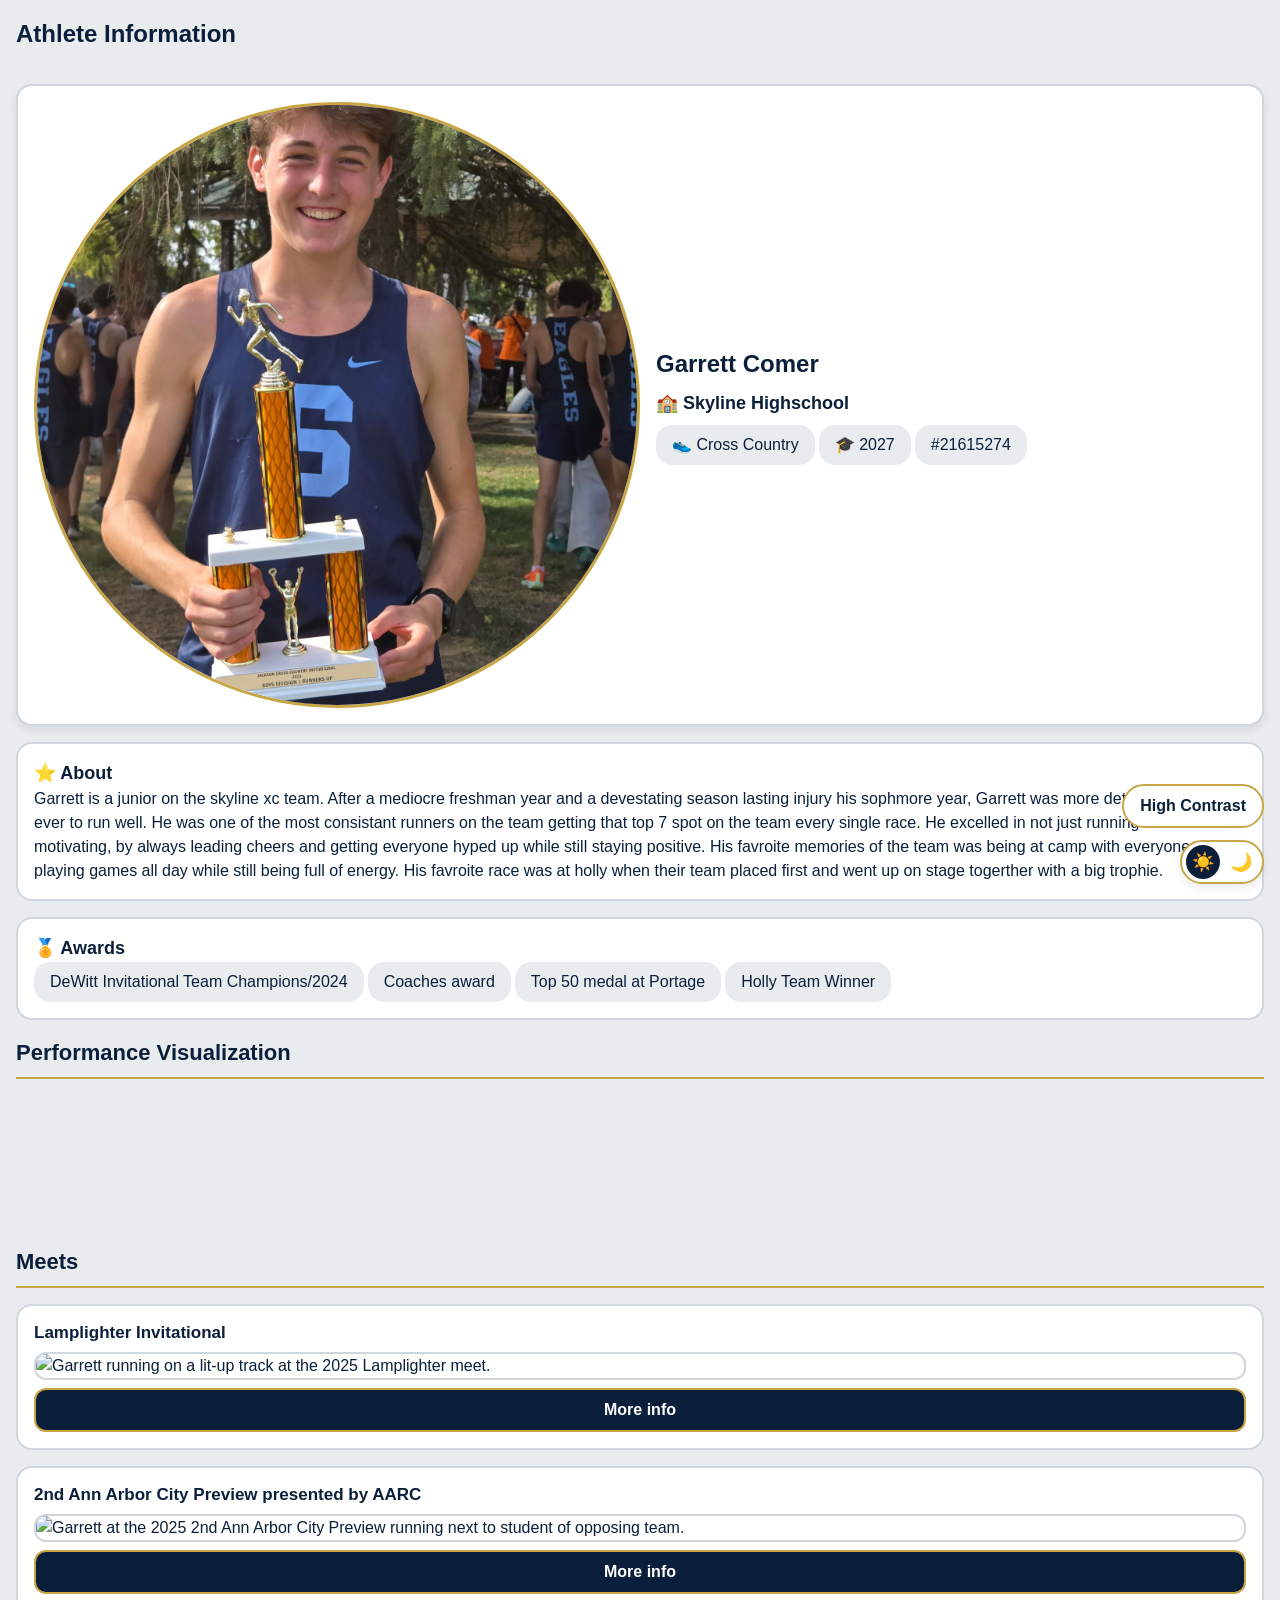
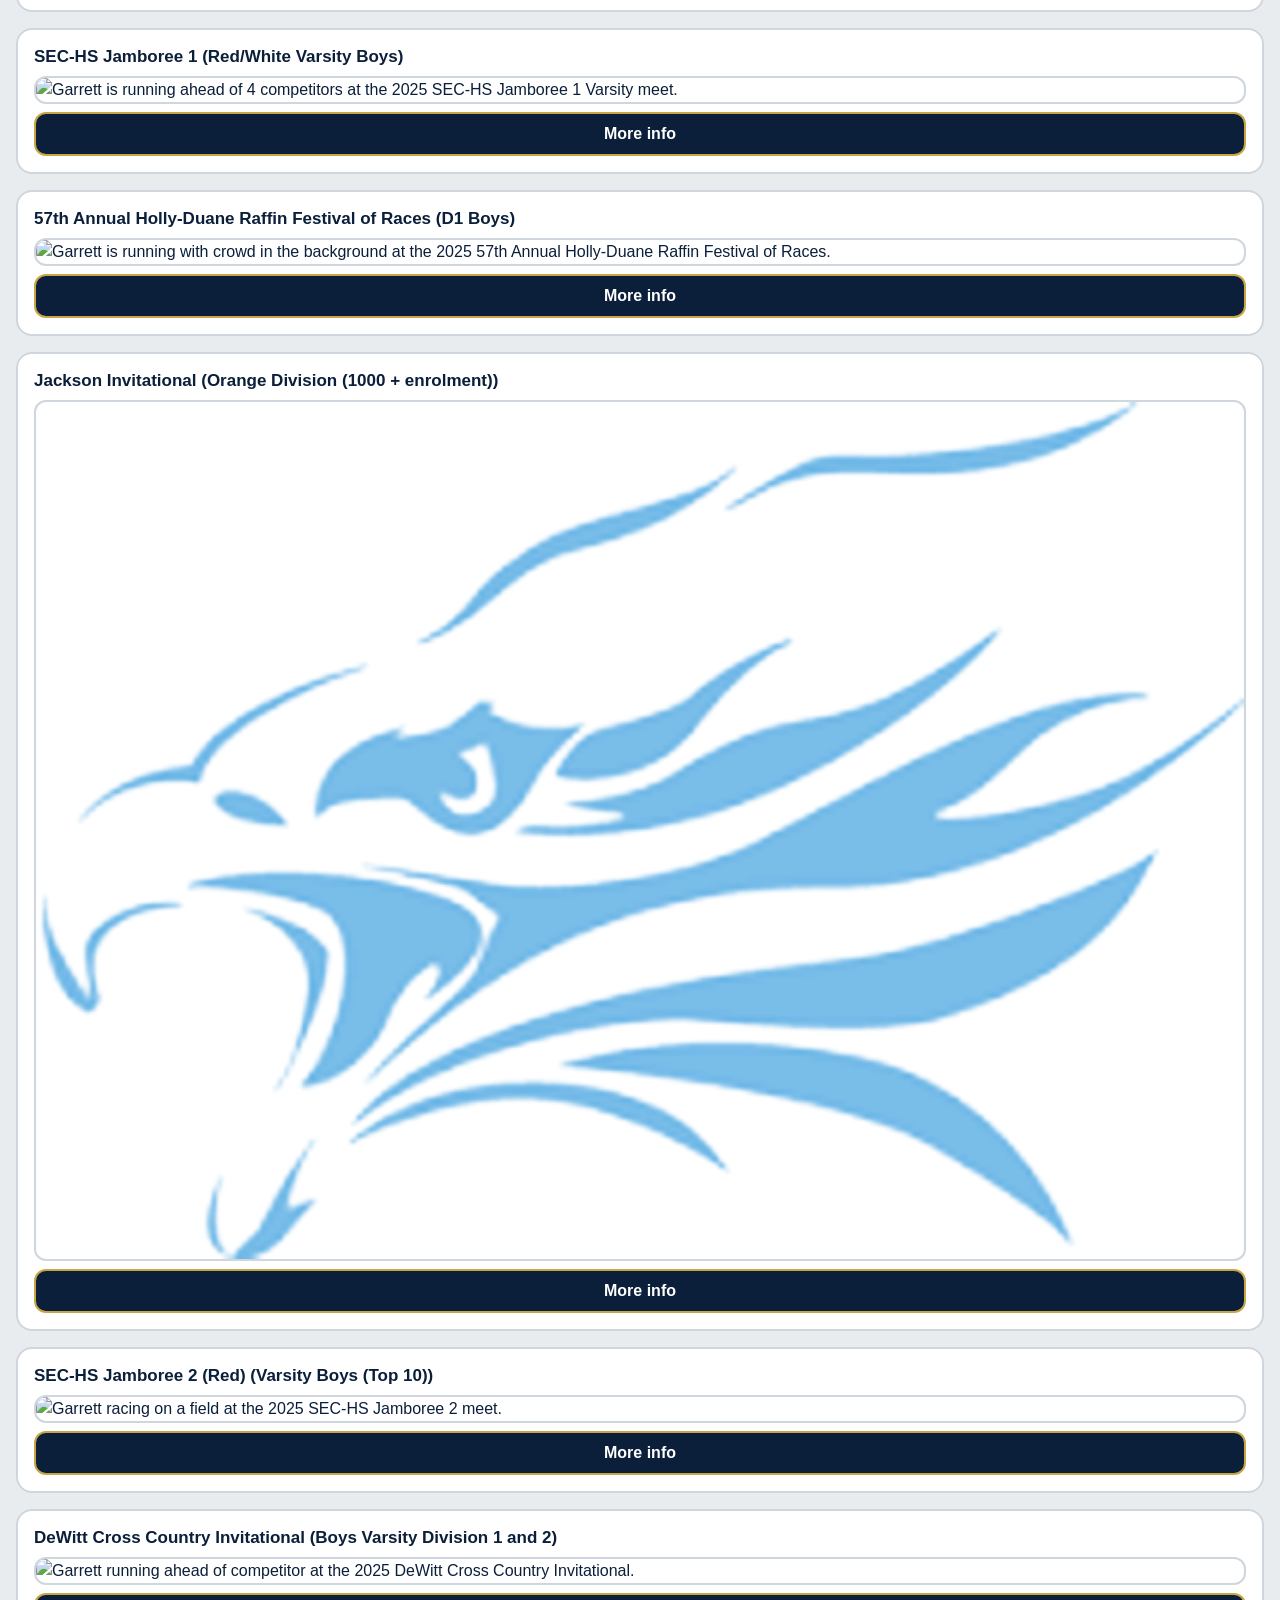
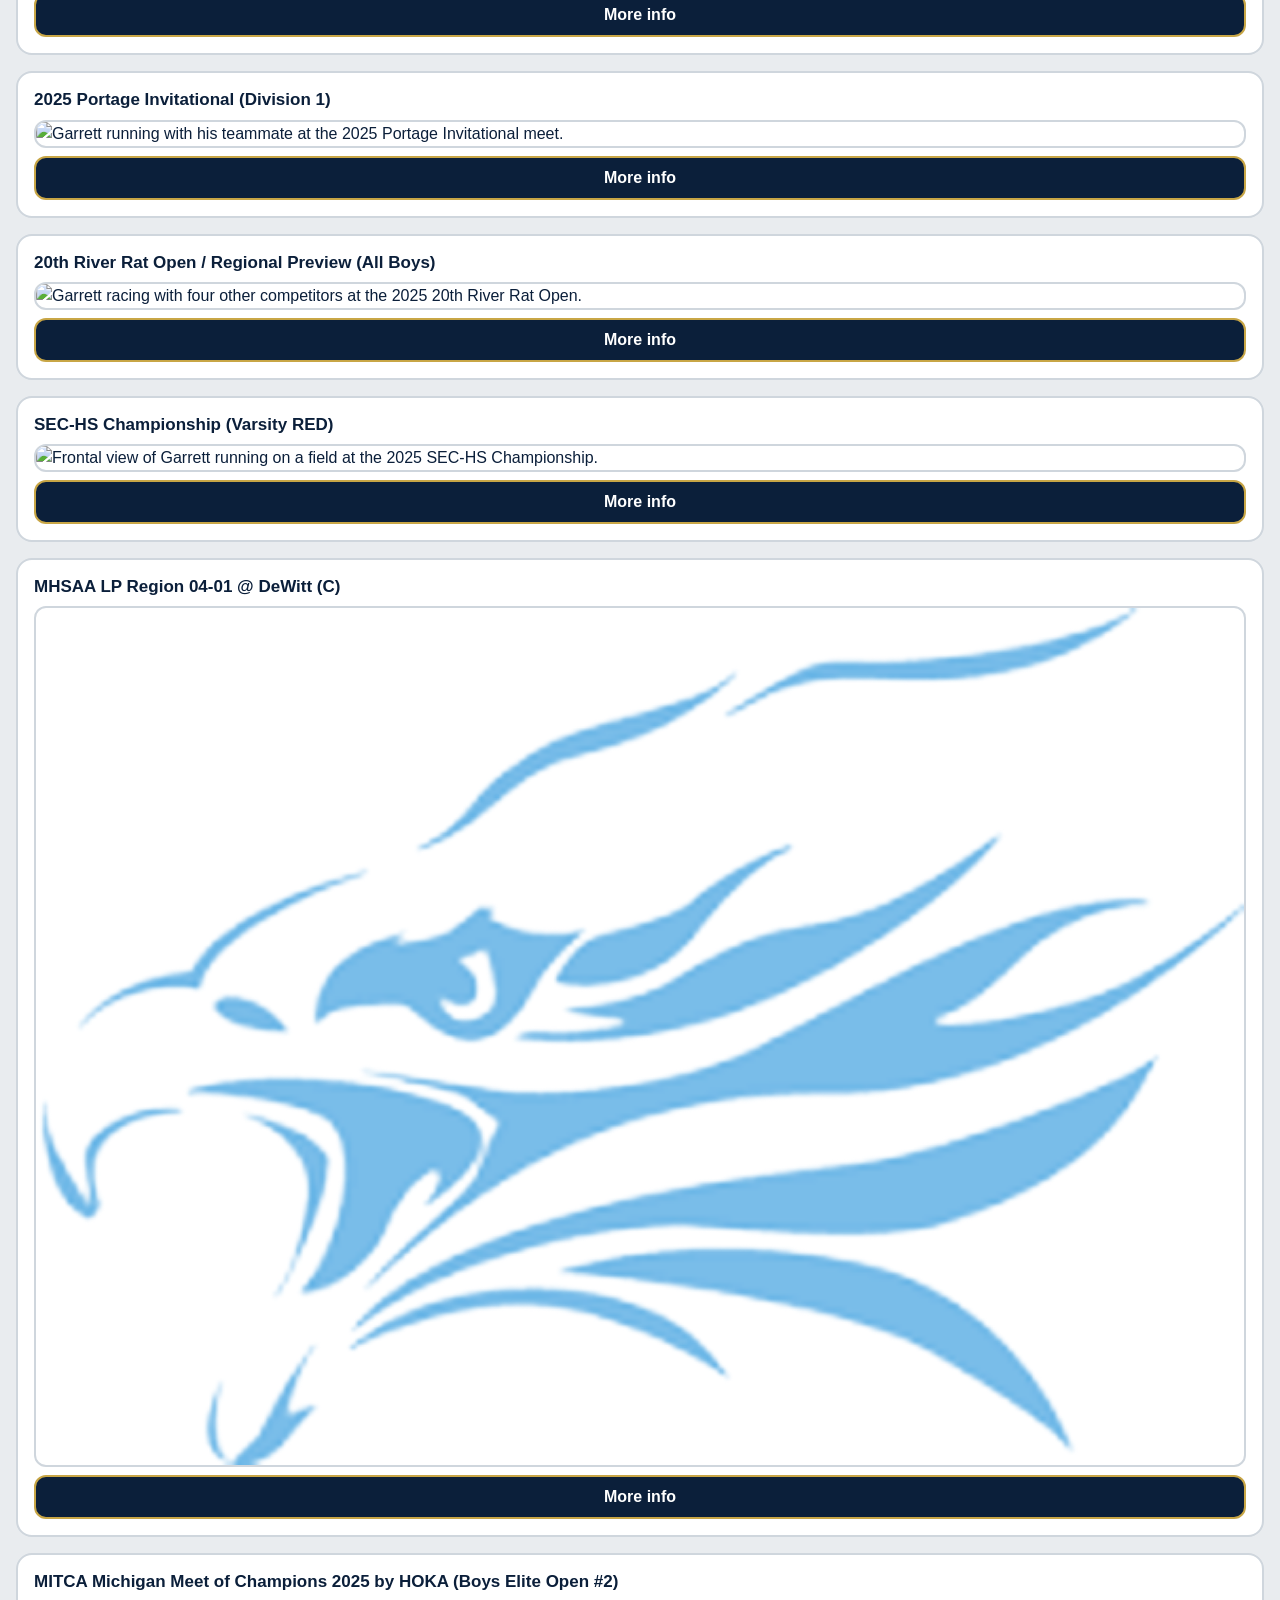
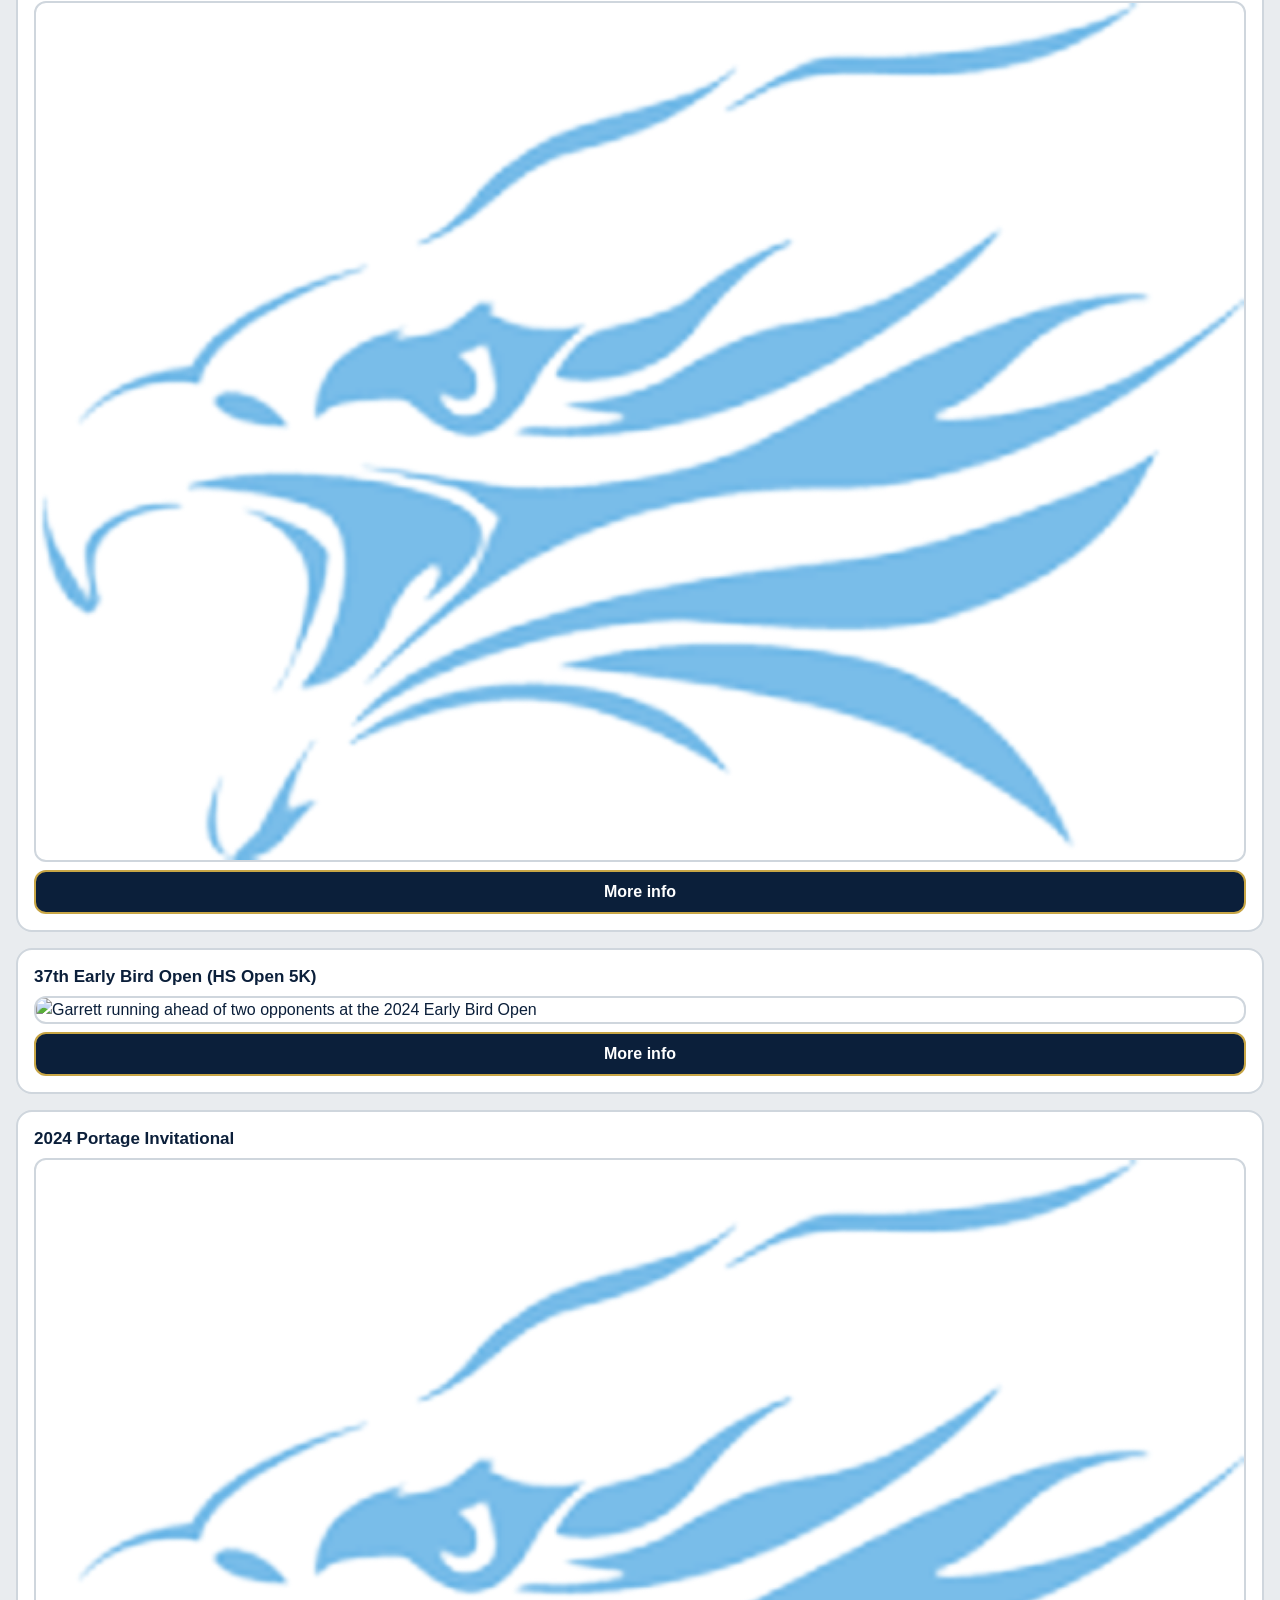
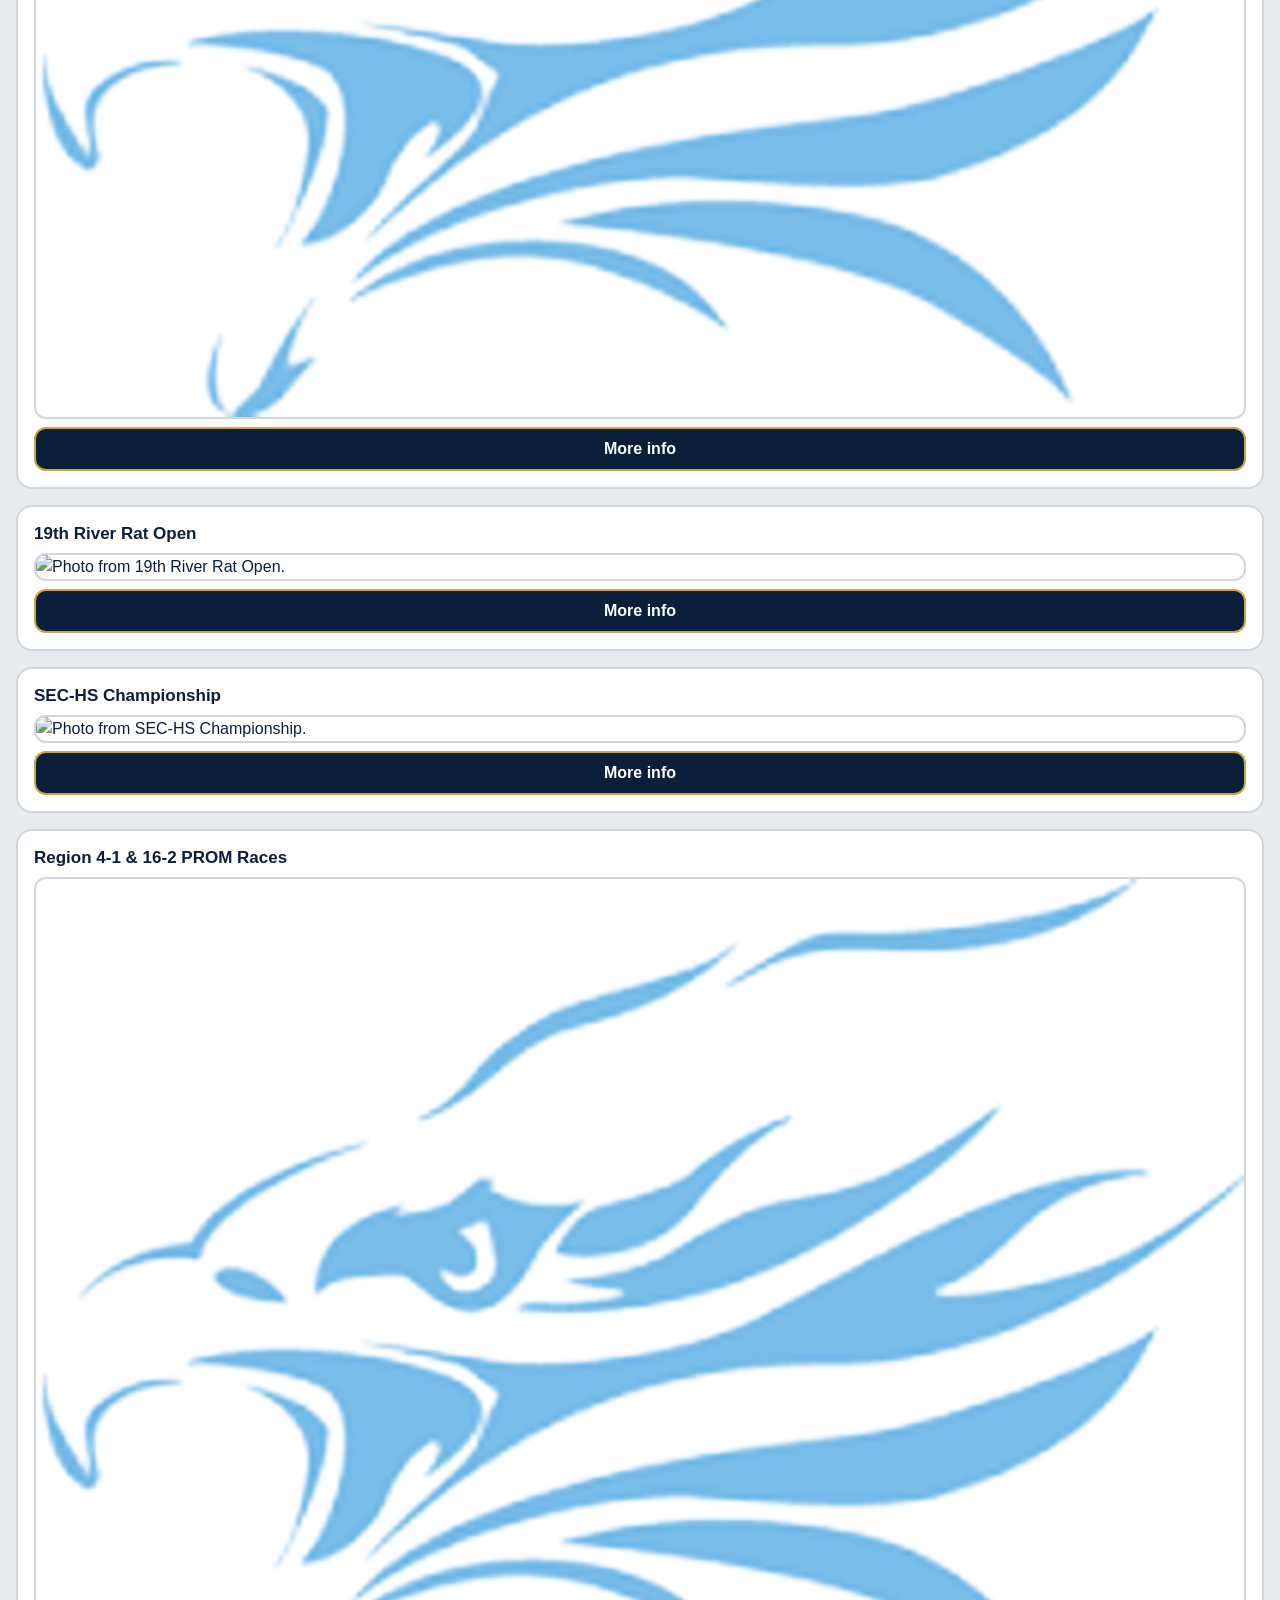
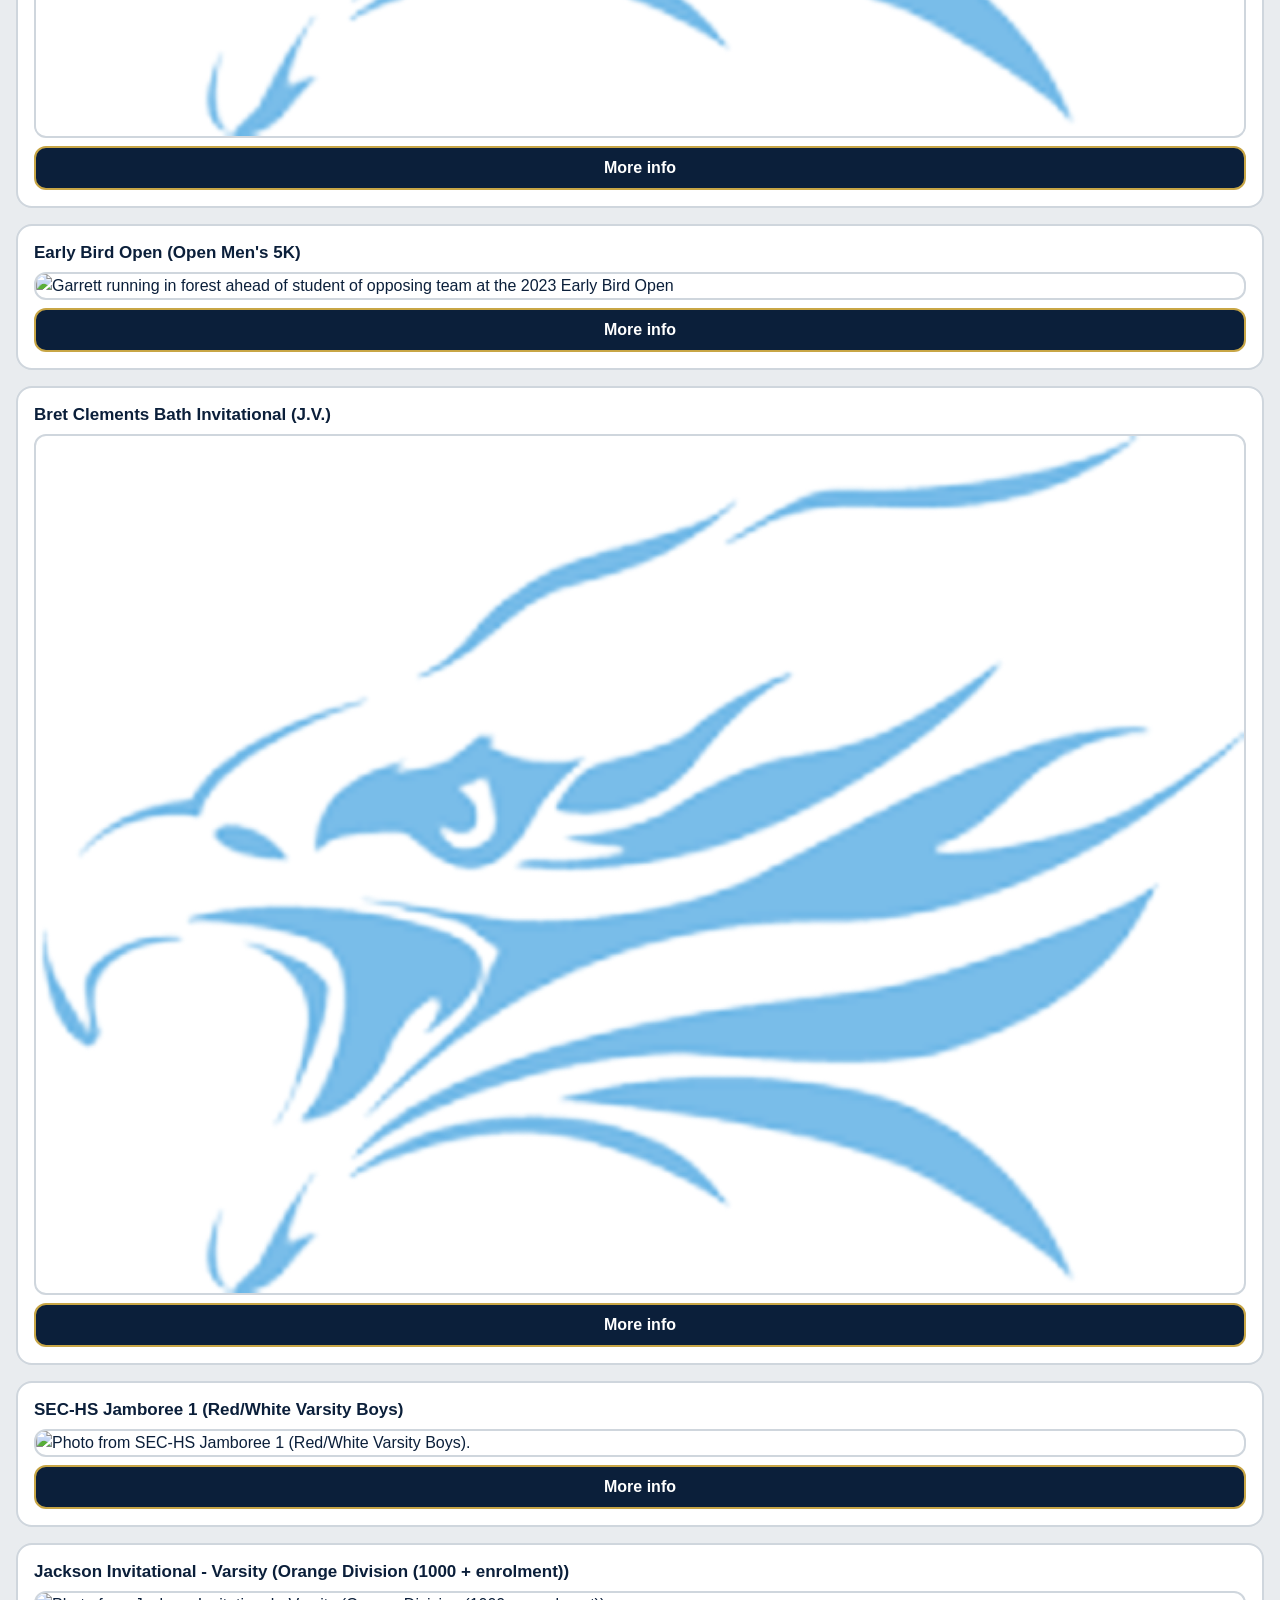
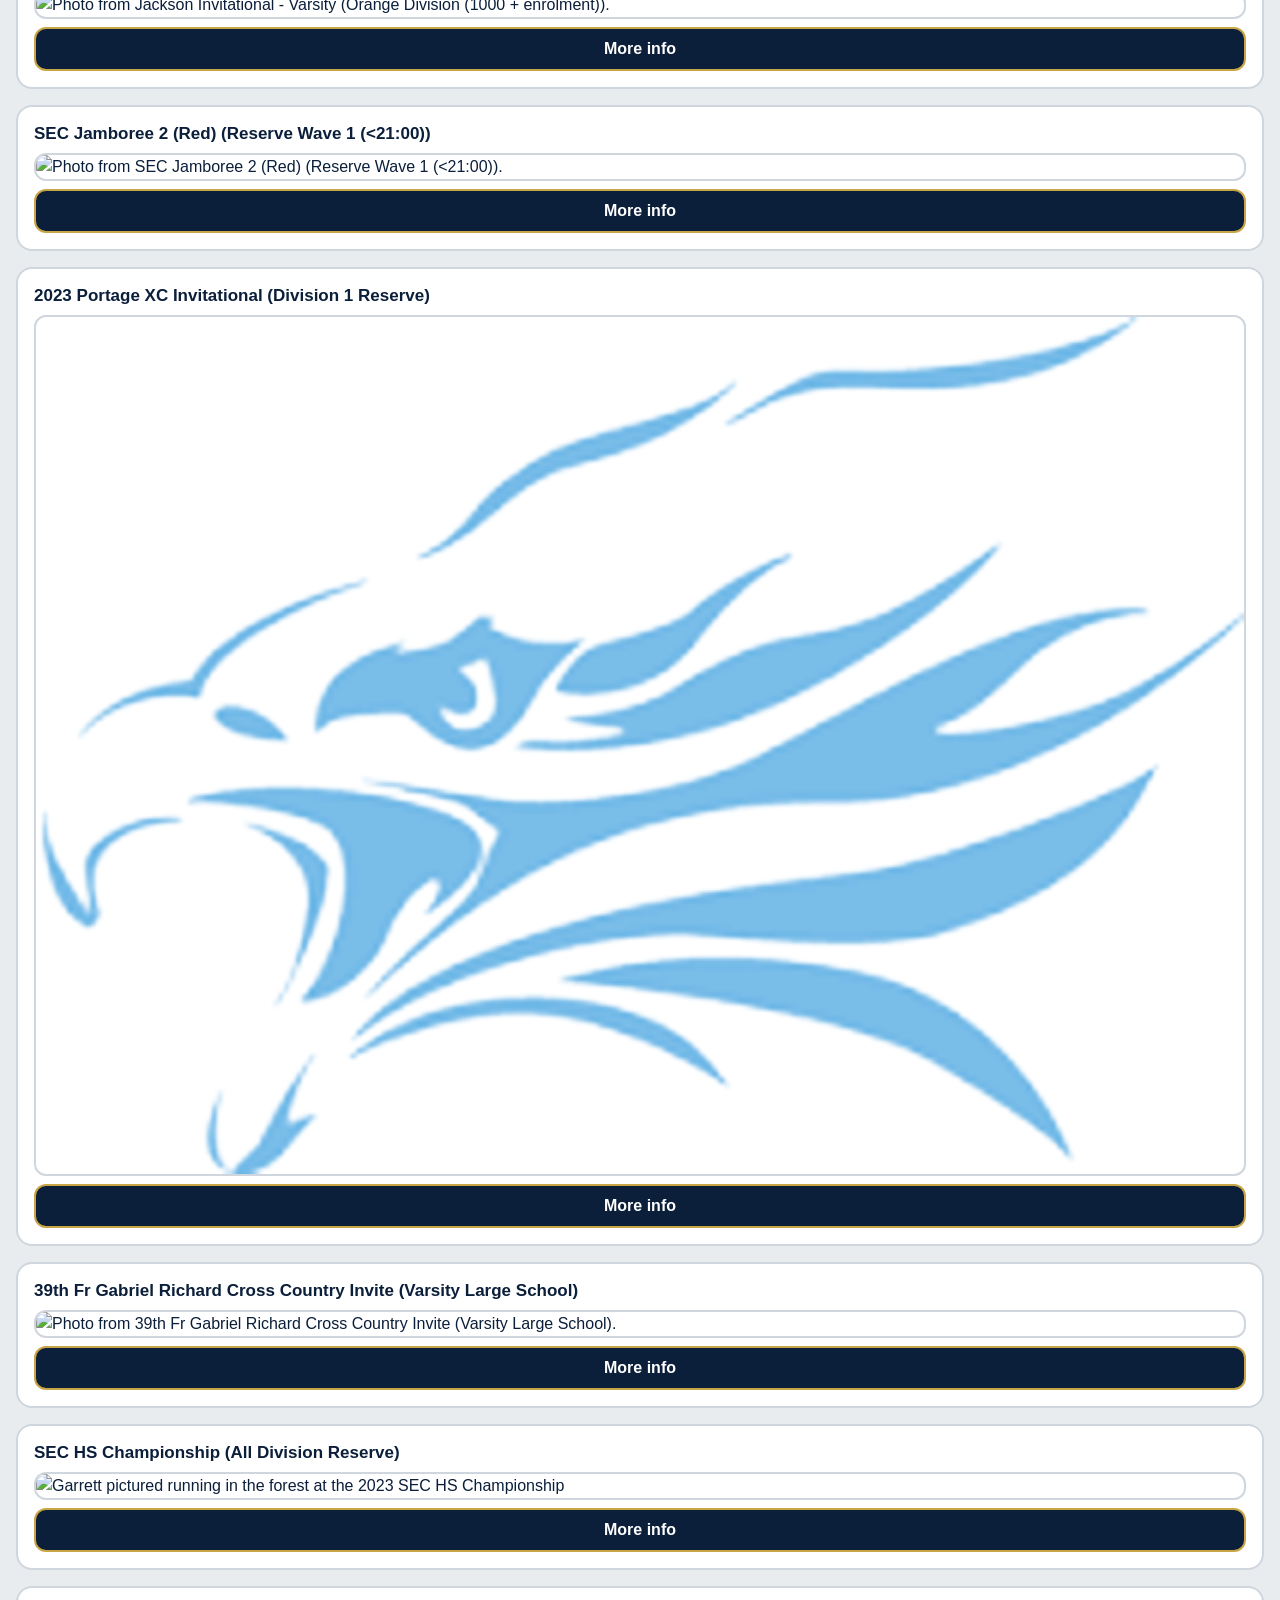
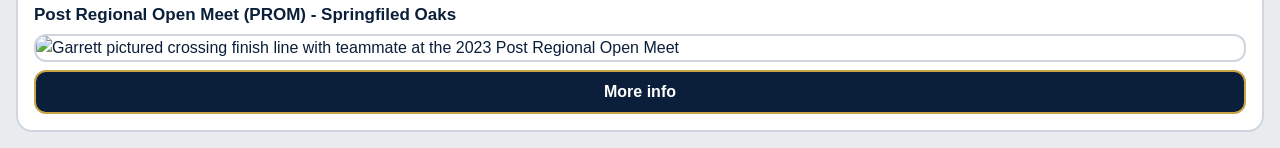
==== index.html @ 94f9de3e "removed unnecessary aria labeling" ====
<!doctype html>
<html lang="en">
<head>
  <meta charset="utf-8">
  <meta name="viewport" content="width=device-width, initial-scale=1">
  <title>Athlete Profile</title>
  <link rel="stylesheet" href="./css/reset.css">
  <link rel="stylesheet" href="./css/style.css">
</head>

<body>

  <header> 
    <h1>Athlete Information</h1>
  </header>

  <main id="main">

    <div class="sticky-header">
      <figure><img class="photo" src="./photos/cover_photo.jpg" alt="Garrett Comer portrait"></figure>
      <div class="general-info">
        <h1>Garrett Comer</h1>
        <h2>🏫 Skyline Highschool</h2>
        <div class="tag-layout"> 
          <p>👟 Cross Country</p>
          <p>🎓 2027</p>
          <p>#21615274</p>
        </div>
      </div>
    </div>

    <div class="bio">
      <h2>⭐ About</h2>
      <p>Garrett is a junior on the skyline xc team. After a mediocre freshman year and a devestating season lasting injury his sophmore year, Garrett was more determended than ever to run well. He was one of the most consistant runners on the team getting that top 7 spot on the team every single race. He excelled in not just running but motivating, by always leading cheers and getting everyone hyped up while still staying positive. His favroite memories of the team was being at camp with everyone and playing games all day while still being full of energy. His favroite race was at holly when their team placed first and went up on stage togerther with a big trophie.</p>
    </div>

    <div class="bio">
      <h2>🏅 Awards</h2>
      <div class="tag-layout">
        <p>DeWitt Invitational Team Champions/2024</p>
        <p>Coaches award</p>
        <p>Top 50 medal at Portage</p>
        <p>Holly Team Winner</p>
      </div>
    </div>

    <section id="meets" class="meets" aria-labelledby="meets-title">

      <section id="performance-panel" class="panel" aria-labelledby="performance-title">
        <div class="panel-header">
          <div class="panel-main">
            <h2 id="performance-title">Performance Visualization</h2>
          </div>
        </div>

        <div class="viz-area">
          <canvas id="time-chart" role="img" aria-label="Line chart showing Garrett Comer's race times by meet date from 2023 to 2025"></canvas>
        </div>
      </section>

      <h2 id="meets-title">Meets</h2>

      <div id="meet-grid" class="meet-grid">

        <article class="meet-card" aria-labelledby="meet-1-title">
          <h3 id="meet-1-title">Lamplighter Invitational</h3>

          <div class="spacer">
            <img src="https://si339.github.io/ClientData/21615274/Lamplighter_2025.JPG" alt="Garrett running on a lit-up track at the 2025 Lamplighter meet." >
          </div>

          <button type="button" class="open-panel" aria-expanded="false" aria-controls="race-details-1">
            More info
          </button>

          <div id="race-details-1" class="race-details" hidden>
            <p><strong>Date:</strong> Aug 15 2025</p>
            <p><strong>Time:</strong> 17:22.3</p>
            <p><strong>Grade:</strong> 11</p>
            <p><strong>Overall place:</strong> 35</p>
          </div>
        </article>

        <article class="meet-card" aria-labelledby="meet-2-title">
          <h3 id="meet-2-title">2nd Ann Arbor City Preview presented by AARC</h3>

          <div class="spacer">
            <img src="https://si339.github.io/ClientData/21615274/2025AARC.jpg" alt="Garrett at the 2025 2nd Ann Arbor City Preview running next to student of opposing team." >
          </div>

          <button type="button" class="open-panel" aria-expanded="false" aria-controls="race-details-2">
            More info
          </button>

          <div id="race-details-2" class="race-details" hidden>
            <p><strong>Date:</strong> Aug 27 2025</p>
            <p><strong>Time:</strong> 17:40.1</p>
            <p><strong>Grade:</strong> 11</p>
            <p><strong>Overall place:</strong> 9</p>
          </div>
        </article>

        <article class="meet-card" aria-labelledby="meet-3-title">
          <h3 id="meet-3-title">SEC-HS Jamboree 1 (Red/White Varsity Boys)</h3>

          <div class="spacer">
            <img src="https://si339.github.io/ClientData/21615274/2025SEC_HSJamboree1.jpg" alt="Garrett is running ahead of 4 competitors at the 2025 SEC-HS Jamboree 1 Varsity meet." >
          </div>

          <button type="button" class="open-panel" aria-expanded="false" aria-controls="race-details-3">
            More info
          </button>

          <div id="race-details-3" class="race-details" hidden>
            <p><strong>Date:</strong> Sep 9 2025</p>
            <p><strong>Time:</strong> 16:55.1</p>
            <p><strong>Grade:</strong> 11</p>
            <p><strong>Overall place:</strong> 22</p>
          </div>
        </article>

        <article class="meet-card" aria-labelledby="meet-4-title">
          <h3 id="meet-4-title">57th Annual Holly-Duane Raffin Festival of Races (D1 Boys)</h3>

          <div class="spacer">
            <img src="https://si339.github.io/ClientData/21615274/202557thHolly-Duane.jpg" alt="Garrett is running with crowd in the background at the 2025 57th Annual Holly-Duane Raffin Festival of Races." >
          </div>

          <button type="button" class="open-panel" aria-expanded="false" aria-controls="race-details-4">
            More info
          </button>

          <div id="race-details-4" class="race-details" hidden>
            <p><strong>Date:</strong> Sep 13 2025</p>
            <p><strong>Time:</strong> 16:58.4</p>
            <p><strong>Grade:</strong> 11</p>
            <p><strong>Overall place:</strong> 28</p>
          </div>
        </article>

        <article class="meet-card" aria-labelledby="meet-5-title">
          <h3 id="meet-5-title">Jackson Invitational (Orange Division (1000 + enrolment))</h3>

          <div class="spacer">
                      
            <img src="photos/skyline_logo.png" alt="" >
          </div>

          <button type="button" class="open-panel" aria-expanded="false" aria-controls="race-details-5">
            More info
          </button>

          <div id="race-details-5" class="race-details" hidden>
            <p><strong>Date:</strong> Sep 20 2025</p>
            <p><strong>Time:</strong> 16:46.8</p>
            <p><strong>Grade:</strong> 11</p>
            <p><strong>Overall place:</strong> 81</p>
          </div>
        </article>

        <article class="meet-card" aria-labelledby="meet-6-title">
          <h3 id="meet-6-title">SEC-HS Jamboree 2 (Red) (Varsity Boys (Top 10))</h3>

          <div class="spacer">
            <img src="https://si339.github.io/ClientData/21615274/2025SEC_HSJamboree2.jpg" alt="Garrett racing on a field at the 2025 SEC-HS Jamboree 2 meet." >
          </div>

          <button type="button" class="open-panel" aria-expanded="false" aria-controls="race-details-6">
            More info
          </button>

          <div id="race-details-6" class="race-details" hidden>
            <p><strong>Date:</strong> Sep 25 2025</p>
            <p><strong>Time:</strong> 16:55.9</p>
            <p><strong>Grade:</strong> 11</p>
            <p><strong>Overall place:</strong> 23</p>
          </div>
        </article>

        <article class="meet-card" aria-labelledby="meet-7-title">
          <h3 id="meet-7-title">DeWitt Cross Country Invitational (Boys Varsity Division 1 and 2)</h3>

          <div class="spacer">
            <img src="https://si339.github.io/ClientData/21615274/2025DeWittXCInvitational.jpg" alt="Garrett running ahead of competitor at the 2025 DeWitt Cross Country Invitational." >
          </div>

          <button type="button" class="open-panel" aria-expanded="false" aria-controls="race-details-7">
            More info
          </button>

          <div id="race-details-7" class="race-details" hidden>
            <p><strong>Date:</strong> Sep 27 2025</p>
            <p><strong>Time:</strong> 16:55.4</p>
            <p><strong>Grade:</strong> 11</p>
            <p><strong>Overall place:</strong> 19</p>
          </div>
        </article>

        <article class="meet-card" aria-labelledby="meet-8-title">
          <h3 id="meet-8-title">2025 Portage Invitational (Division 1)</h3>

          <div class="spacer">
            <img src="https://si339.github.io/ClientData/21615274/2025PortageInvitational.jpg" alt="Garrett running with his teammate at the 2025 Portage Invitational meet." >
          </div>

          <button type="button" class="open-panel" aria-expanded="false" aria-controls="race-details-8">
            More info
          </button>

          <div id="race-details-8" class="race-details" hidden>
            <p><strong>Date:</strong> Oct 4 2025</p>
            <p><strong>Time:</strong> 16:49.8</p>
            <p><strong>Grade:</strong> 11</p>
            <p><strong>Overall place:</strong> 46</p>
          </div>
        </article>

        <article class="meet-card" aria-labelledby="meet-9-title">
          <h3 id="meet-9-title">20th River Rat Open / Regional Preview (All Boys)</h3>

          <div class="spacer">
            <img src="https://si339.github.io/ClientData/21615274/2025_20thRiverRatOpen.jpg" alt="Garrett racing with four other competitors at the 2025 20th River Rat Open." >
          </div>

          <button type="button" class="open-panel" aria-expanded="false" aria-controls="race-details-9">
            More info
          </button>

          <div id="race-details-9" class="race-details" hidden>
            <p><strong>Date:</strong> Oct 10 2025</p>
            <p><strong>Time:</strong> 17:16.1</p>
            <p><strong>Grade:</strong> 11</p>
            <p><strong>Overall place:</strong> 20</p>
          </div>
        </article>

        <article class="meet-card" aria-labelledby="meet-10-title">
          <h3 id="meet-10-title">SEC-HS Championship (Varsity RED)</h3>

          <div class="spacer">
            <img src="https://si339.github.io/ClientData/21615274/2025_SEC-HSChampionship.jpg" alt="Frontal view of Garrett running on a field at the 2025 SEC-HS Championship." >
          </div>

          <button type="button" class="open-panel" aria-expanded="false" aria-controls="race-details-10">
            More info
          </button>

          <div id="race-details-10" class="race-details" hidden>
            <p><strong>Date:</strong> Oct 16 2025</p>
            <p><strong>Time:</strong> 17:00.5</p>
            <p><strong>Grade:</strong> 11</p>
            <p><strong>Overall place:</strong> 19</p>
          </div>
        </article>

        <article class="meet-card" aria-labelledby="meet-11-title">
          <h3 id="meet-11-title">MHSAA LP Region 04-01 @ DeWitt (C)</h3>

          <div class="spacer">
            <img src="photos/skyline_logo.png" alt="">
          </div>

          <button type="button" class="open-panel" aria-expanded="false" aria-controls="race-details-11">
            More info
          </button>

          <div id="race-details-11" class="race-details" hidden>
            <p><strong>Date:</strong> Oct 24 2025</p>
            <p><strong>Time:</strong> 16:43.8 PR</p>
            <p><strong>Grade:</strong> 11</p>
            <p><strong>Overall place:</strong> 31</p>
          </div>
        </article>

        <article class="meet-card" aria-labelledby="meet-12-title">
          <h3 id="meet-12-title">MITCA Michigan Meet of Champions 2025 by HOKA (Boys Elite Open #2)</h3>

          <div class="spacer">
            <img src="photos/skyline_logo.png" alt="">
          </div>

          <button type="button" class="open-panel" aria-expanded="false" aria-controls="race-details-12">
            More info
          </button>

          <div id="race-details-12" class="race-details" hidden>
            <p><strong>Date:</strong> Nov 8 2025</p>
            <p><strong>Time:</strong> 16:44.5</p>
            <p><strong>Grade:</strong> 11</p>
            <p><strong>Overall place:</strong> 52</p>
          </div>
        </article>

        <article class="meet-card" aria-labelledby="meet-13-title">
          <h3 id="meet-13-title">37th Early Bird Open (HS Open 5K)</h3>

          <div class="spacer">
            <img src="https://si339.github.io/ClientData/21615274/2024EarlyBirdOpen.jpg" alt="Garrett running ahead of two opponents at the 2024 Early Bird Open" >
          </div>

          <button type="button" class="open-panel" aria-expanded="false" aria-controls="race-details-13">
            More info
          </button>

          <div id="race-details-13" class="race-details" hidden>
            <p><strong>Date:</strong> Aug 29 2024</p>
            <p><strong>Time:</strong> 21:04.2</p>
            <p><strong>Grade:</strong> 10</p>
            <p><strong>Overall place:</strong> 160</p>
          </div>
        </article>

        <article class="meet-card" aria-labelledby="meet-14-title">
          <h3 id="meet-14-title">2024 Portage Invitational</h3>

          <div class="spacer">
            <img src="photos/skyline_logo.png" alt="">
          </div>

          <button type="button" class="open-panel" aria-expanded="false" aria-controls="race-details-14">
            More info
          </button>

          <div id="race-details-14" class="race-details" hidden>
            <p><strong>Date:</strong> Oct 5 2024</p>
            <p><strong>Time:</strong> 21:04.9</p>
            <p><strong>Grade:</strong> 10</p>
            <p><strong>Overall place:</strong> 318</p>
          </div>
        </article>

        <article class="meet-card" aria-labelledby="meet-15-title">
          <h3 id="meet-15-title">19th River Rat Open</h3>

          <div class="spacer">
            <img src="https://si339.github.io/ClientData/21615274/Garrett_RiverRat_2024.JPG" alt="Photo from 19th River Rat Open." >
          </div>

          <button type="button" class="open-panel" aria-expanded="false" aria-controls="race-details-15">
            More info
          </button>

          <div id="race-details-15" class="race-details" hidden>
            <p><strong>Date:</strong> Oct 11 2024</p>
            <p><strong>Time:</strong> 20:34.8</p>
            <p><strong>Grade:</strong> 10</p>
            <p><strong>Overall place:</strong> 99</p>
          </div>
        </article>

        <article class="meet-card" aria-labelledby="meet-16-title">
          <h3 id="meet-16-title">SEC-HS Championship</h3>

          <div class="spacer">
            <img src="https://si339.github.io/ClientData/21615274/Garrett_SEC_2024.JPG" alt="Photo from SEC-HS Championship." >
          </div>

          <button type="button" class="open-panel" aria-expanded="false" aria-controls="race-details-16">
            More info
          </button>

          <div id="race-details-16" class="race-details" hidden>
            <p><strong>Date:</strong> Oct 17 2024</p>
            <p><strong>Time:</strong> 19:17.8</p>
            <p><strong>Grade:</strong> 10</p>
            <p><strong>Overall place:</strong> 49</p>
          </div>
        </article>

        <article class="meet-card" aria-labelledby="meet-17-title">
          <h3 id="meet-17-title">Region 4-1 &amp; 16-2 PROM Races</h3>

          <div class="spacer">
            <img src="photos/skyline_logo.png" alt="">
          </div>

          <button type="button" class="open-panel" aria-expanded="false" aria-controls="race-details-17">
            More info
          </button>

          <div id="race-details-17" class="race-details" hidden>
            <p><strong>Date:</strong> Oct 26 2024</p>
            <p><strong>Time:</strong> 18:42.7 SR</p>
            <p><strong>Grade:</strong> 10</p>
            <p><strong>Overall place:</strong> 23</p>
          </div>
        </article>

        <article class="meet-card" aria-labelledby="meet-18-title">
          <h3 id="meet-18-title">Early Bird Open (Open Men&#x27;s 5K)</h3>

          <div class="spacer">
            <img src="https://si339.github.io/ClientData/21615274/2023EarlyBirdOpen.jpg" alt="Garrett running in forest ahead of student of opposing team at the 2023 Early Bird Open" >
          </div>

          <button type="button" class="open-panel" aria-expanded="false" aria-controls="race-details-18">
            More info
          </button>

          <div id="race-details-18" class="race-details" hidden>
            <p><strong>Date:</strong> Aug 31 2023</p>
            <p><strong>Time:</strong> 19:45.4</p>
            <p><strong>Grade:</strong> 9</p>
            <p><strong>Overall place:</strong> 67</p>
          </div>
        </article>

        <article class="meet-card" aria-labelledby="meet-19-title">
          <h3 id="meet-19-title">Bret Clements Bath Invitational (J.V.)</h3>

          <div class="spacer">
            <img src="photos/skyline_logo.png" alt="">
          </div>

          <button type="button" class="open-panel" aria-expanded="false" aria-controls="race-details-19">
            More info
          </button>

          <div id="race-details-19" class="race-details" hidden>
            <p><strong>Date:</strong> Sep 9 2023</p>
            <p><strong>Time:</strong> 19:16.3</p>
            <p><strong>Grade:</strong> 9</p>
            <p><strong>Overall place:</strong> 23</p>
          </div>
        </article>

        <article class="meet-card" aria-labelledby="meet-20-title">
          <h3 id="meet-20-title">SEC-HS Jamboree 1 (Red/White Varsity Boys)</h3>

          <div class="spacer">
            <img src="https://si339.github.io/ClientData/21615274/Garrett_SEC1_2023.jpg" alt="Photo from SEC-HS Jamboree 1 (Red/White Varsity Boys)." >
          </div>

          <button type="button" class="open-panel" aria-expanded="false" aria-controls="race-details-20">
            More info
          </button>

          <div id="race-details-20" class="race-details" hidden>
            <p><strong>Date:</strong> Sep 13 2023</p>
            <p><strong>Time:</strong> 19:22.2</p>
            <p><strong>Grade:</strong> 9</p>
            <p><strong>Overall place:</strong> 97</p>
          </div>
        </article>

        <article class="meet-card" aria-labelledby="meet-21-title">
          <h3 id="meet-21-title">Jackson Invitational - Varsity (Orange Division (1000 + enrolment))</h3>

          <div class="spacer">
            <img src="https://si339.github.io/ClientData/21615274/Garrett_Jackson_2023.JPG" alt="Photo from Jackson Invitational - Varsity (Orange Division (1000 + enrolment))." >
          </div>

          <button type="button" class="open-panel" aria-expanded="false" aria-controls="race-details-21">
            More info
          </button>

          <div id="race-details-21" class="race-details" hidden>
            <p><strong>Date:</strong> Sep 23 2023</p>
            <p><strong>Time:</strong> 18:47.9</p>
            <p><strong>Grade:</strong> 9</p>
            <p><strong>Overall place:</strong> 206</p>
          </div>
        </article>

        <article class="meet-card" aria-labelledby="meet-22-title">
          <h3 id="meet-22-title">SEC Jamboree 2 (Red) (Reserve Wave 1 (&lt;21:00))</h3>

          <div class="spacer">
            <img src="https://si339.github.io/ClientData/21615274/Garrett_SEC2_2023.JPG" alt="Photo from SEC Jamboree 2 (Red) (Reserve Wave 1 (<21:00))." >
          </div>

          <button type="button" class="open-panel" aria-expanded="false" aria-controls="race-details-22">
            More info
          </button>

          <div id="race-details-22" class="race-details" hidden>
            <p><strong>Date:</strong> Sep 27 2023</p>
            <p><strong>Time:</strong> 18:36.0</p>
            <p><strong>Grade:</strong> 9</p>
            <p><strong>Overall place:</strong> 21</p>
          </div>
        </article>

        <article class="meet-card" aria-labelledby="meet-23-title">
          <h3 id="meet-23-title">2023 Portage XC Invitational (Division 1 Reserve)</h3>

          <div class="spacer">
            <img src="photos/skyline_logo.png" alt="">
          </div>

          <button type="button" class="open-panel" aria-expanded="false" aria-controls="race-details-23">
            More info
          </button>

          <div id="race-details-23" class="race-details" hidden>
            <p><strong>Date:</strong> Oct 7 2023</p>
            <p><strong>Time:</strong> 18:47.1</p>
            <p><strong>Grade:</strong> 9</p>
            <p><strong>Overall place:</strong> 104</p>
          </div>
        </article>

        <article class="meet-card" aria-labelledby="meet-24-title">
          <h3 id="meet-24-title">39th Fr Gabriel Richard Cross Country Invite (Varsity Large School)</h3>

          <div class="spacer">
            <img src="https://si339.github.io/ClientData/21615274/Garrett_GabrielRichard2023.jpg" alt="Photo from 39th Fr Gabriel Richard Cross Country Invite (Varsity Large School)." >
          </div>

          <button type="button" class="open-panel" aria-expanded="false" aria-controls="race-details-24">
            More info
          </button>

          <div id="race-details-24" class="race-details" hidden>
            <p><strong>Date:</strong> Oct 14 2023</p>
            <p><strong>Time:</strong> 20:06.6</p>
            <p><strong>Grade:</strong> 9</p>
            <p><strong>Overall place:</strong> 134</p>
          </div>
        </article>

        <article class="meet-card" aria-labelledby="meet-25-title">
          <h3 id="meet-25-title">SEC HS Championship (All Division Reserve)</h3>

          <div class="spacer">
            <img src="https://si339.github.io/ClientData/21615274/2023EarlyBirdOpen.jpg" alt="Garrett pictured running in the forest at the 2023 SEC HS Championship" >
          </div>

          <button type="button" class="open-panel" aria-expanded="false" aria-controls="race-details-25">
            More info
          </button>

          <div id="race-details-25" class="race-details" hidden>
            <p><strong>Date:</strong> Oct 19 2023</p>
            <p><strong>Time:</strong> 19:21.8</p>
            <p><strong>Grade:</strong> 9</p>
            <p><strong>Overall place:</strong> 44</p>
          </div>
        </article>

        <article class="meet-card" aria-labelledby="meet-26-title">
          <h3 id="meet-26-title">Post Regional Open Meet (PROM) - Springfiled Oaks</h3>

          <div class="spacer">
            <img src="https://si339.github.io/ClientData/21615274/2023EarlyBirdOpen.jpg" alt="Garrett pictured crossing finish line with teammate at the 2023 Post Regional Open Meet" >
          </div>

          <button type="button" class="open-panel" aria-expanded="false" aria-controls="race-details-26">
            More info
          </button>

          <div id="race-details-26" class="race-details" hidden>
            <p><strong>Date:</strong> Oct 28 2023</p>
            <p><strong>Time:</strong> 18:24.6 SR</p>
            <p><strong>Grade:</strong> 9</p>
            <p><strong>Overall place:</strong> 13</p>
          </div>
        </article>

      </div>
    </section>
  </main>

  <button id="theme-toggle" class="theme-toggle" type="button" aria-label="Toggle light and dark mode" aria-pressed="false">
    <span class="toggle-track">
      <span class="toggle-option sun" aria-hidden="true">☀️</span>
      <span class="toggle-option moon" aria-hidden="true">🌙</span>
      <span class="toggle-thumb"></span>
    </span>
  </button>

  <button id="contrast-toggle" type="button">High Contrast</button>

<script src="https://cdn.jsdelivr.net/npm/chart.js"></script>
<script id="race-data" type="application/json">[{"date": "Aug 31 2023", "meet": "Early Bird Open (Open Men's 5K)", "time": "19:45.4", "seconds": 1185.4}, {"date": "Sep 9 2023", "meet": "Bret Clements Bath Invitational (J.V.)", "time": "19:16.3", "seconds": 1156.3}, {"date": "Sep 13 2023", "meet": "SEC-HS Jamboree 1 (Red/White Varsity Boys)", "time": "19:22.2", "seconds": 1162.2}, {"date": "Sep 23 2023", "meet": "Jackson Invitational - Varsity (Orange Division (1000 + enrolment))", "time": "18:47.9", "seconds": 1127.9}, {"date": "Sep 27 2023", "meet": "SEC Jamboree 2 (Red) (Reserve Wave 1 (<21:00))", "time": "18:36.0", "seconds": 1116.0}, {"date": "Oct 7 2023", "meet": "2023 Portage XC Invitational (Division 1 Reserve)", "time": "18:47.1", "seconds": 1127.1}, {"date": "Oct 14 2023", "meet": "39th Fr Gabriel Richard Cross Country Invite (Varsity Large School)", "time": "20:06.6", "seconds": 1206.6}, {"date": "Oct 19 2023", "meet": "SEC HS Championship (All Division Reserve)", "time": "19:21.8", "seconds": 1161.8}, {"date": "Oct 28 2023", "meet": "Post Regional Open Meet (PROM) - Springfiled Oaks", "time": "18:24.6 SR", "seconds": null}, {"date": "Aug 29 2024", "meet": "37th Early Bird Open (HS Open 5K)", "time": "21:04.2", "seconds": 1264.2}, {"date": "Oct 5 2024", "meet": "2024 Portage Invitational", "time": "21:04.9", "seconds": 1264.9}, {"date": "Oct 11 2024", "meet": "19th River Rat Open", "time": "20:34.8", "seconds": 1234.8}, {"date": "Oct 17 2024", "meet": "SEC-HS Championship", "time": "19:17.8", "seconds": 1157.8}, {"date": "Oct 26 2024", "meet": "Region 4-1 & 16-2 PROM Races", "time": "18:42.7 SR", "seconds": null}, {"date": "Aug 15 2025", "meet": "Lamplighter Invitational", "time": "17:22.3", "seconds": 1042.3}, {"date": "Aug 27 2025", "meet": "2nd Ann Arbor City Preview presented by AARC", "time": "17:40.1", "seconds": 1060.1}, {"date": "Sep 9 2025", "meet": "SEC-HS Jamboree 1 (Red/White Varsity Boys)", "time": "16:55.1", "seconds": 1015.1}, {"date": "Sep 13 2025", "meet": "57th Annual Holly-Duane Raffin Festival of Races (D1 Boys)", "time": "16:58.4", "seconds": 1018.4}, {"date": "Sep 20 2025", "meet": "Jackson Invitational (Orange Division (1000 + enrolment))", "time": "16:46.8", "seconds": 1006.8}, {"date": "Sep 25 2025", "meet": "SEC-HS Jamboree 2 (Red) (Varsity Boys (Top 10))", "time": "16:55.9", "seconds": 1015.9}, {"date": "Sep 27 2025", "meet": "DeWitt Cross Country Invitational (Boys Varsity Division 1 and 2)", "time": "16:55.4", "seconds": 1015.4}, {"date": "Oct 4 2025", "meet": "2025 Portage Invitational (Division 1)", "time": "16:49.8", "seconds": 1009.8}, {"date": "Oct 10 2025", "meet": "20th River Rat Open / Regional Preview (All Boys)", "time": "17:16.1", "seconds": 1036.1}, {"date": "Oct 16 2025", "meet": "SEC-HS Championship (Varsity RED)", "time": "17:00.5", "seconds": 1020.5}, {"date": "Oct 24 2025", "meet": "MHSAA LP Region 04-01 @ DeWitt (C)", "time": "16:43.8 PR", "seconds": null}, {"date": "Nov 8 2025", "meet": "MITCA Michigan Meet of Champions 2025 by HOKA (Boys Elite Open #2)", "time": "16:44.5", "seconds": 1004.5}]</script>
<script>
  document.addEventListener("click", function (e) {
    const btn = e.target.closest("button.open-panel");
    if (!btn) return;

    const targetId = btn.getAttribute("aria-controls");
    if (!targetId) return;

    const panel = document.getElementById(targetId);
    if (!panel) return;

    const isOpen = !panel.hasAttribute("hidden");
    if (isOpen) {
      panel.setAttribute("hidden", "");
      btn.setAttribute("aria-expanded", "false");
    } else {
      panel.removeAttribute("hidden");
      btn.setAttribute("aria-expanded", "true");
    }
  });

  document.addEventListener("DOMContentLoaded", function () {
    const el = document.getElementById("race-data");
    const canvas = document.getElementById("time-chart");
    if (!el || !canvas || typeof Chart === "undefined") return;

    const races = JSON.parse(el.textContent || "[]")
      .filter(r => typeof r.seconds === "number" && !Number.isNaN(r.seconds));

    if (!races.length) return;

    const labels = races.map(r => r.date);
    const seconds = races.map(r => r.seconds);

    function formatTime(sec) {
      const m = Math.floor(sec / 60);
      const s = sec - m * 60;
      const sInt = Math.floor(s);
      const tenths = Math.round((s - sInt) * 10);
      const ss = String(sInt).padStart(2, "0");
      return tenths > 0 ? `${m}:${ss}.${tenths}` : `${m}:${ss}`;
    }

    const ctx = canvas.getContext("2d");
    new Chart(ctx, {
      type: "line",
      data: {
        labels,
        datasets: [{
          label: "Race time",
          data: seconds,
          tension: 0.25,
          pointRadius: 3
        }]
      },
      options: {
        responsive: true,
        maintainAspectRatio: true,
        plugins: {
          tooltip: {
            callbacks: {
              title: (items) => {
                const i = items?.[0]?.dataIndex ?? 0;
                return races[i]?.meet ? `${races[i].meet}` : `${labels[i]}`;
              },
              label: (item) => `Time: ${formatTime(item.parsed.y)}`,
              afterLabel: (item) => {
                const i = item.dataIndex;
                return races[i]?.date ? `Date: ${races[i].date}` : "";
              }
            }
          }
        },
        scales: {
          y: {
            reverse: true,
            ticks: {
              callback: (value) => formatTime(value)
            },
            title: { display: true, text: "Time (mm:ss)" }
          },
          x: {
            title: { display: true, text: "Meet date" }
          }
        }
      }
    });
  });
</script>

<script>
  const themeToggle = document.getElementById("theme-toggle");

  function setTheme(mode) {
    document.body.classList.remove("light-mode", "dark-mode");
    document.body.classList.add(mode);
    themeToggle.setAttribute("aria-pressed", mode === "dark-mode" ? "true" : "false");
    localStorage.setItem("theme", mode);
  }

  const savedTheme = localStorage.getItem("theme");

  if (savedTheme === "dark-mode" || savedTheme === "light-mode") {
    setTheme(savedTheme);
  } else if (window.matchMedia("(prefers-color-scheme: dark)").matches) {
    setTheme("dark-mode");
  } else {
    setTheme("light-mode");
  }

  themeToggle.addEventListener("click", function () {
    if (document.body.classList.contains("dark-mode")) {
      setTheme("light-mode");
    } else {
      setTheme("dark-mode");
    }
  });
</script>

<script>
  const contrastToggle = document.getElementById("contrast-toggle");

  contrastToggle.addEventListener("click", function () {
    document.body.classList.toggle("high-contrast");
  });
</script>

</body>
</html>
---- css/style.css ----
/* =========================
   Color themes
   ========================= */

:root {
  color-scheme: light dark;
  --bg-color: #e9ecef;
  --card-color: #ffffff;
  --text-color: #0b1f3a;
  --accent-color: #c8a646;
  --border-color: #cfd6dd;
  --button-text: #ffffff;
  --shadow-color: rgba(0, 0, 0, 0.08);
}

@media (prefers-color-scheme: dark) {
  :root {
    --bg-color: #0b1f3a;
    --card-color: #13294b;
    --text-color: #ffffff;
    --accent-color: #c8a646;
    --border-color: #4a5a73;
    --button-text: #0b1f3a;
    --shadow-color: rgba(0, 0, 0, 0.3);
  }
}

body.light-mode {
  --bg-color: #e9ecef;
  --card-color: #ffffff;
  --text-color: #0b1f3a;
  --accent-color: #c8a646;
  --border-color: #cfd6dd;
  --button-text: #ffffff;
  --shadow-color: rgba(0, 0, 0, 0.08);
}

body.dark-mode {
  --bg-color: #0b1f3a;
  --card-color: #13294b;
  --text-color: #ffffff;
  --accent-color: #c8a646;
  --border-color: #4a5a73;
  --button-text: #0b1f3a;
  --shadow-color: rgba(0, 0, 0, 0.3);
}

body.high-contrast {
  --bg-color: #000000;
  --card-color: #000000;
  --text-color: #ffffff;
  --accent-color: #ffff00;
  --border-color: #ffffff;
  --button-text: #000000;
  --shadow-color: rgba(255, 255, 255, 0);
}

body.high-contrast .sticky-header,
body.high-contrast .bio,
body.high-contrast .meet-card,
body.high-contrast .spacer,
body.high-contrast .open-panel {
  border-width: 3px;
}

body.high-contrast .open-panel {
  background-color: #ffff00;
  color: #000000;
}

body.high-contrast .tag-layout p {
  background-color: #ffffff;
  color: #000000;
  border: 2px solid #000000;
}

body.high-contrast a {
  color: #ffff00;
  text-decoration: underline;
}

body.high-contrast *:focus-visible {
  outline: 3px solid #ffff00;
  outline-offset: 3px;
}

/* =========================
   Base structure
   ========================= */

html {
  font-size: 16px;
}

body {
  margin: 0;
  background-color: var(--bg-color);
  color: var(--text-color);
  font-family: Arial, Helvetica, sans-serif;
  line-height: 1.5;
}

header,
main {
  width: 100%;
  margin: 0 auto;
  padding: 16px;
}

img {
  display: block;
}

a {
  color: var(--text-color);
}

h1 {
  font-size: 24px;
}

h2 {
  font-size: 18px;
}

/* =========================
   Sticky athlete header
   ========================= */

.sticky-header {
  position: sticky;
  top: 0;
  z-index: 1000;

  display: flex;
  align-items: center;
  gap: 16px;

  margin-bottom: 16px;
  padding: 16px;
  border: 2px solid var(--border-color);
  border-radius: 16px;

  background-color: var(--card-color);
  box-shadow: 0 4px 10px var(--shadow-color);
}

.sticky-header figure {
  width: 50%;
  margin: 0;
}

.photo {
  width: 100%;
  aspect-ratio: 1 / 1;
  object-fit: cover;
  border: 3px solid var(--accent-color);
  border-radius: 50%;
}

.general-info {
  display: flex;
  flex-direction: column;
  gap: 8px;
}

.tag-layout {
  display: flex;
  flex-wrap: wrap;
  gap: 4px;
  align-items: flex-start;
}

.tag-layout p {
  margin: 0;
  padding: 8px 16px;
  border-radius: 16px;
  background-color: var(--bg-color);
}

/* =========================
   Bio
   ========================= */

.bio {
  margin-bottom: 16px;
  padding: 16px;
  border: 2px solid var(--border-color);
  border-radius: 16px;
  background-color: var(--card-color);
}

/* =========================
   Meet cards
   ========================= */

.meets {
  margin-top: 16px;
}

.meets h2 {
  margin-bottom: 16px;
  padding-bottom: 8px;
  font-size: 22px;
  border-bottom: 2px solid var(--accent-color);
}

.meet-grid {
  display: grid;
  grid-template-columns: 1fr;
  gap: 16px;
}

.meet-card {
  display: flex;
  flex-direction: column;
  gap: 8px;

  padding: 16px;
  border: 2px solid var(--border-color);
  border-radius: 16px;

  background-color: var(--card-color);

  opacity: 0;
  transform: translateY(20px);
  animation: cardFadeUp 0.6s ease forwards;
}

.meet-card h3 {
  font-size: 17px;
  line-height: 1.3;
}

.spacer {
  width: 100%;
  overflow: hidden;
  border: 2px solid var(--border-color);
  border-radius: 12px;
}

.spacer img {
  width: 100%;
  height: auto;
}

.open-panel {
  min-height: 44px;
  padding: 8px 16px;
  border: 2px solid var(--accent-color);
  border-radius: 12px;

  background-color: var(--text-color);
  color: var(--button-text);
  font-weight: bold;
}

.open-panel:active {
  transform: scale(0.97);
}

.open-panel:focus-visible {
  outline: 3px solid var(--accent-color);
  outline-offset: 3px;
}

.race-details {
  padding-top: 8px;
  border-top: 2px solid var(--border-color);
}

.race-details p {
  margin-bottom: 8px;
}

.race-details p:last-child {
  margin-bottom: 0;
}

/* =========================
   Theme toggle 
   (used from ChatGPT prompting, edited colors and padding)
   ========================= */

.theme-toggle {
  position: fixed;
  right: 16px;
  bottom: 16px;
  z-index: 2000;

  padding: 0;
  border: none;
  background: none;
  cursor: pointer;
}

.toggle-track {
  position: relative;

  display: flex;
  align-items: center;
  justify-content: space-between;

  width: 84px;
  height: 44px;
  padding: 0 10px;
  border: 2px solid var(--accent-color);
  border-radius: 999px;

  background-color: var(--card-color);
  box-shadow: 0 4px 10px var(--shadow-color);
}

.toggle-option {
  position: relative;
  z-index: 2;
  font-size: 18px;
  line-height: 1;
}

.toggle-thumb {
  position: absolute;
  top: 3px;
  left: 4px;

  width: 34px;
  height: 34px;
  border-radius: 50%;

  background-color: var(--text-color);
  transition: transform 0.25s ease;
}

body.dark-mode .toggle-thumb {
  transform: translateX(38px);
}

.theme-toggle:focus-visible .toggle-track {
  outline: 3px solid var(--accent-color);
  outline-offset: 3px;
}

/* =========================
   High contrast toggle 
   (used from ChatGPT prompting, edited colors, padding, cursor)
   ========================= */

#contrast-toggle {
  position: fixed;
  right: 16px;
  bottom: 72px;
  z-index: 2000;

  padding: 8px 16px;
  border: 2px solid var(--accent-color);
  border-radius: 999px;

  background-color: var(--card-color);
  color: var(--text-color);
  font-weight: bold;
  cursor: pointer;
}

/* =========================
   Animation 
   (used from ChatGPT prompting)
   ========================= */

@keyframes cardFadeUp {
  from {
    opacity: 0;
    transform: translateY(20px);
  }

  to {
    opacity: 1;
    transform: translateY(0);
  }
}

@media (prefers-reduced-motion: reduce) {
  * {
    animation: none !important;
    transition: none !important;
  }
}
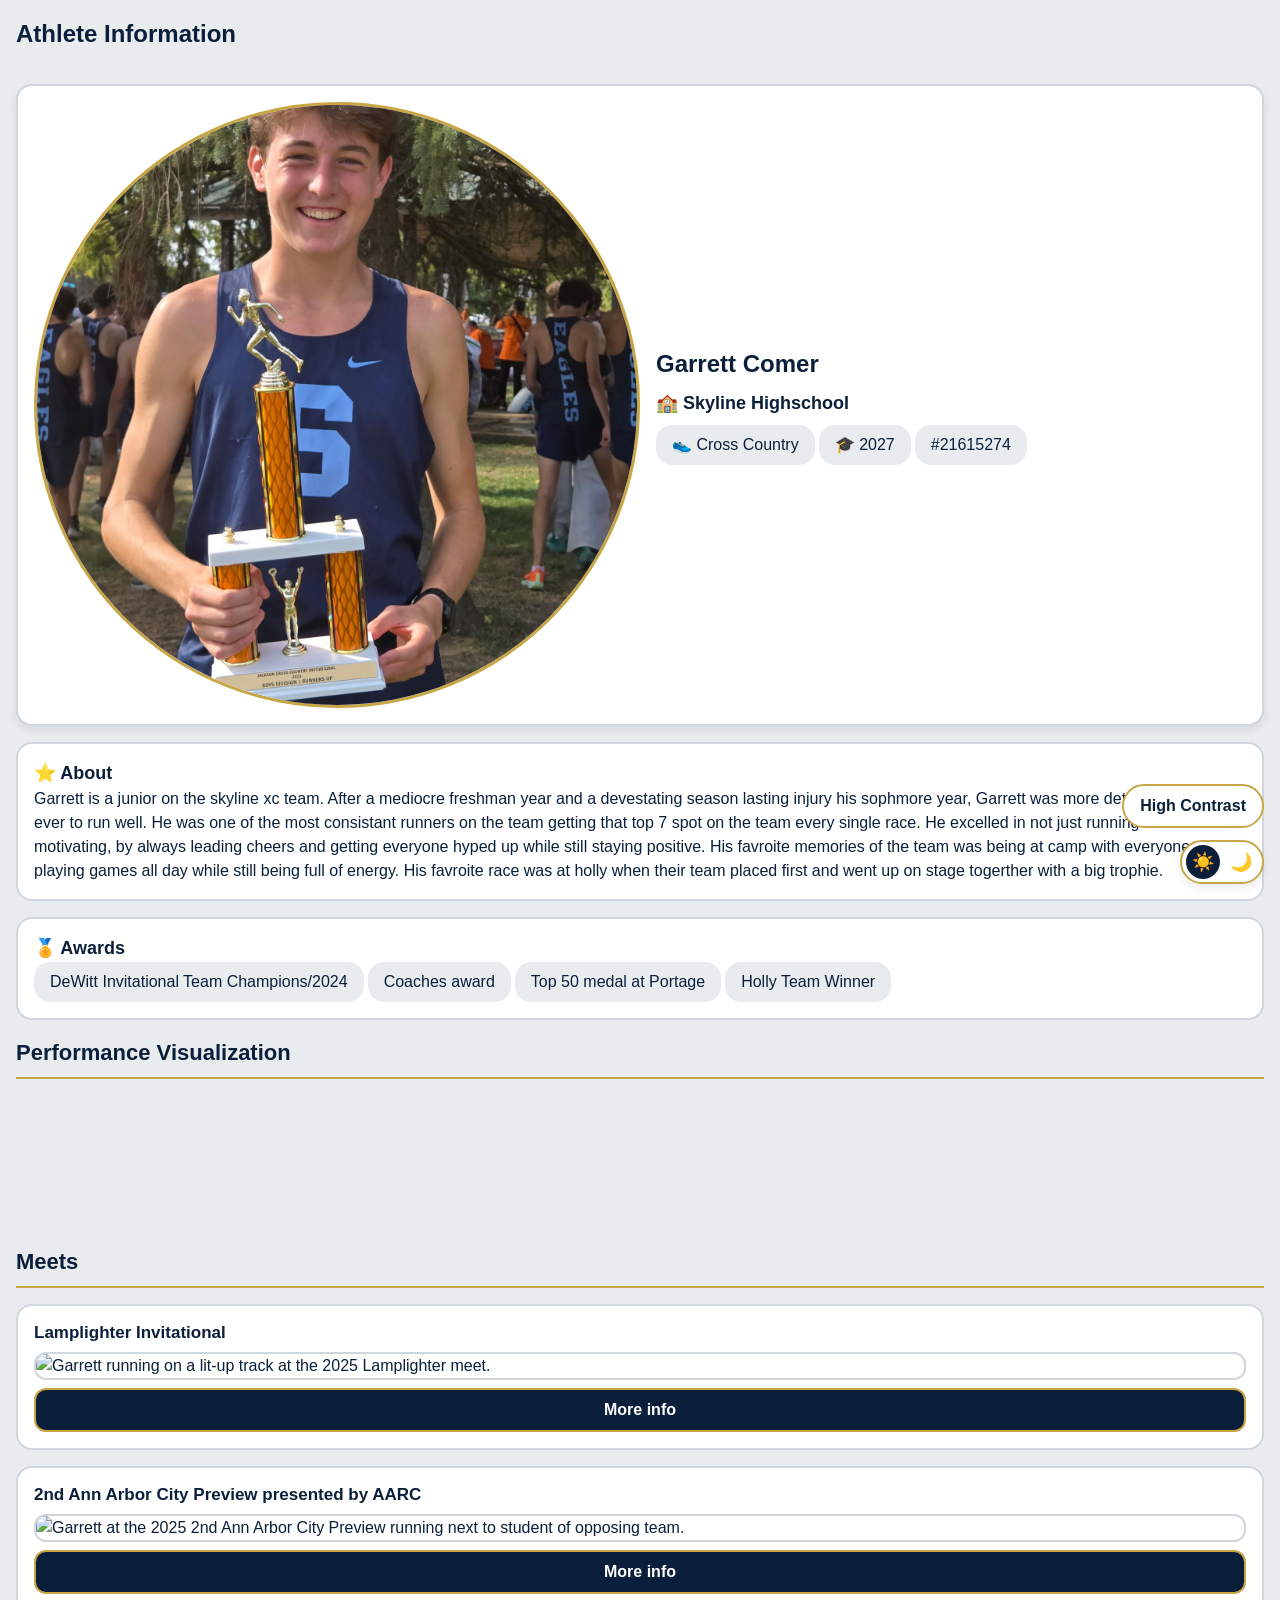
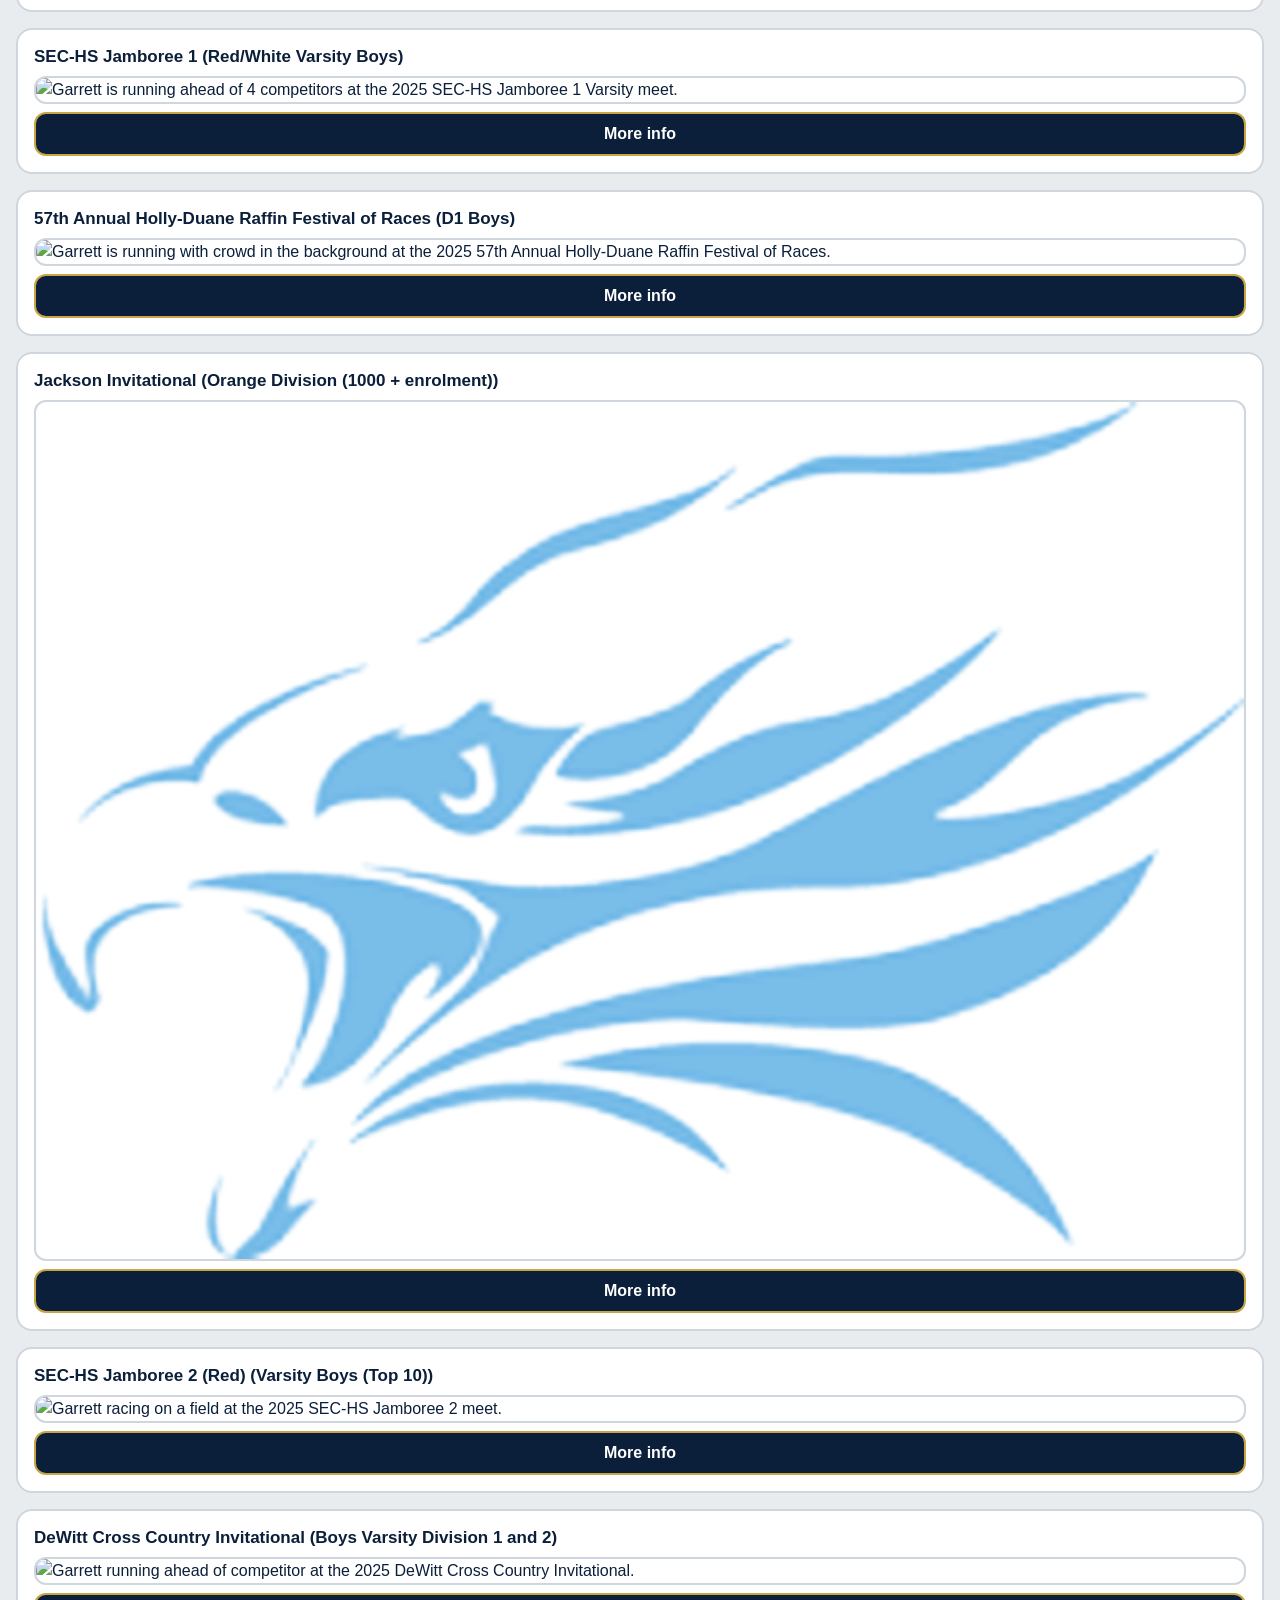
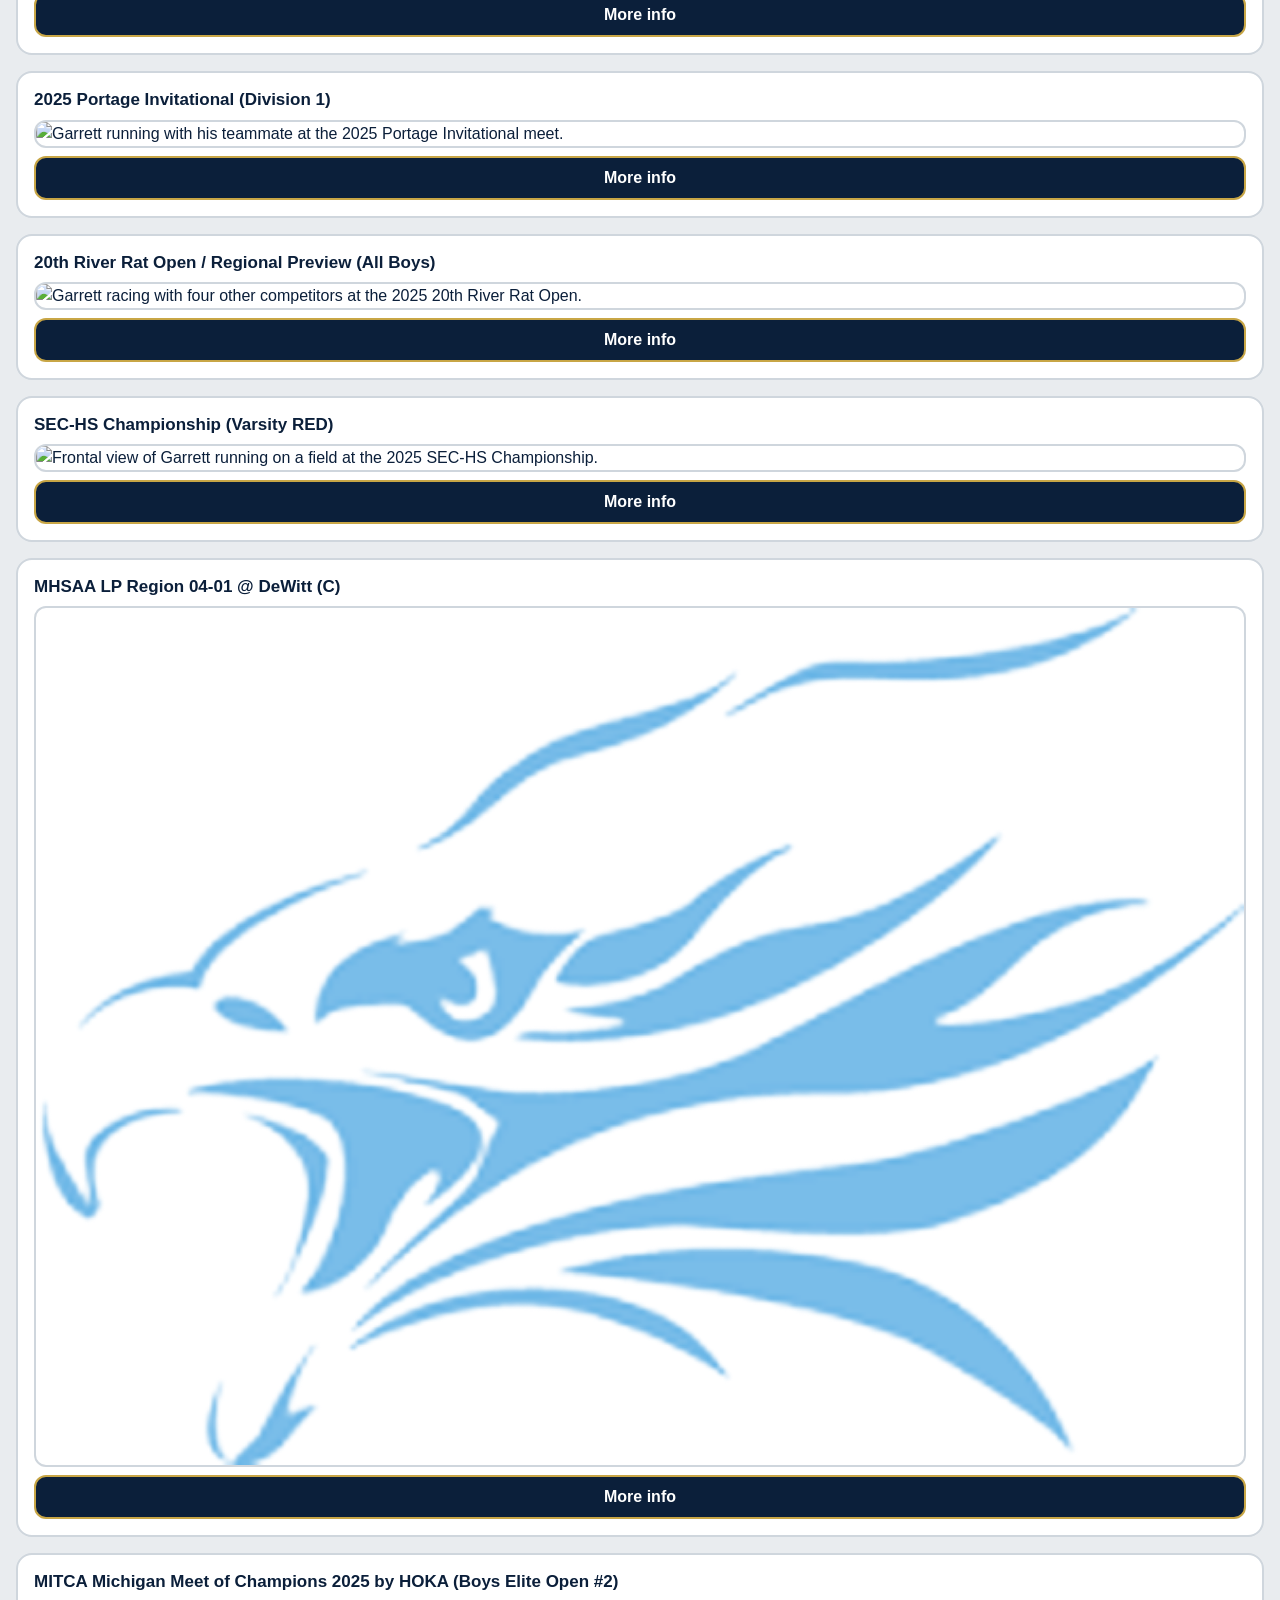
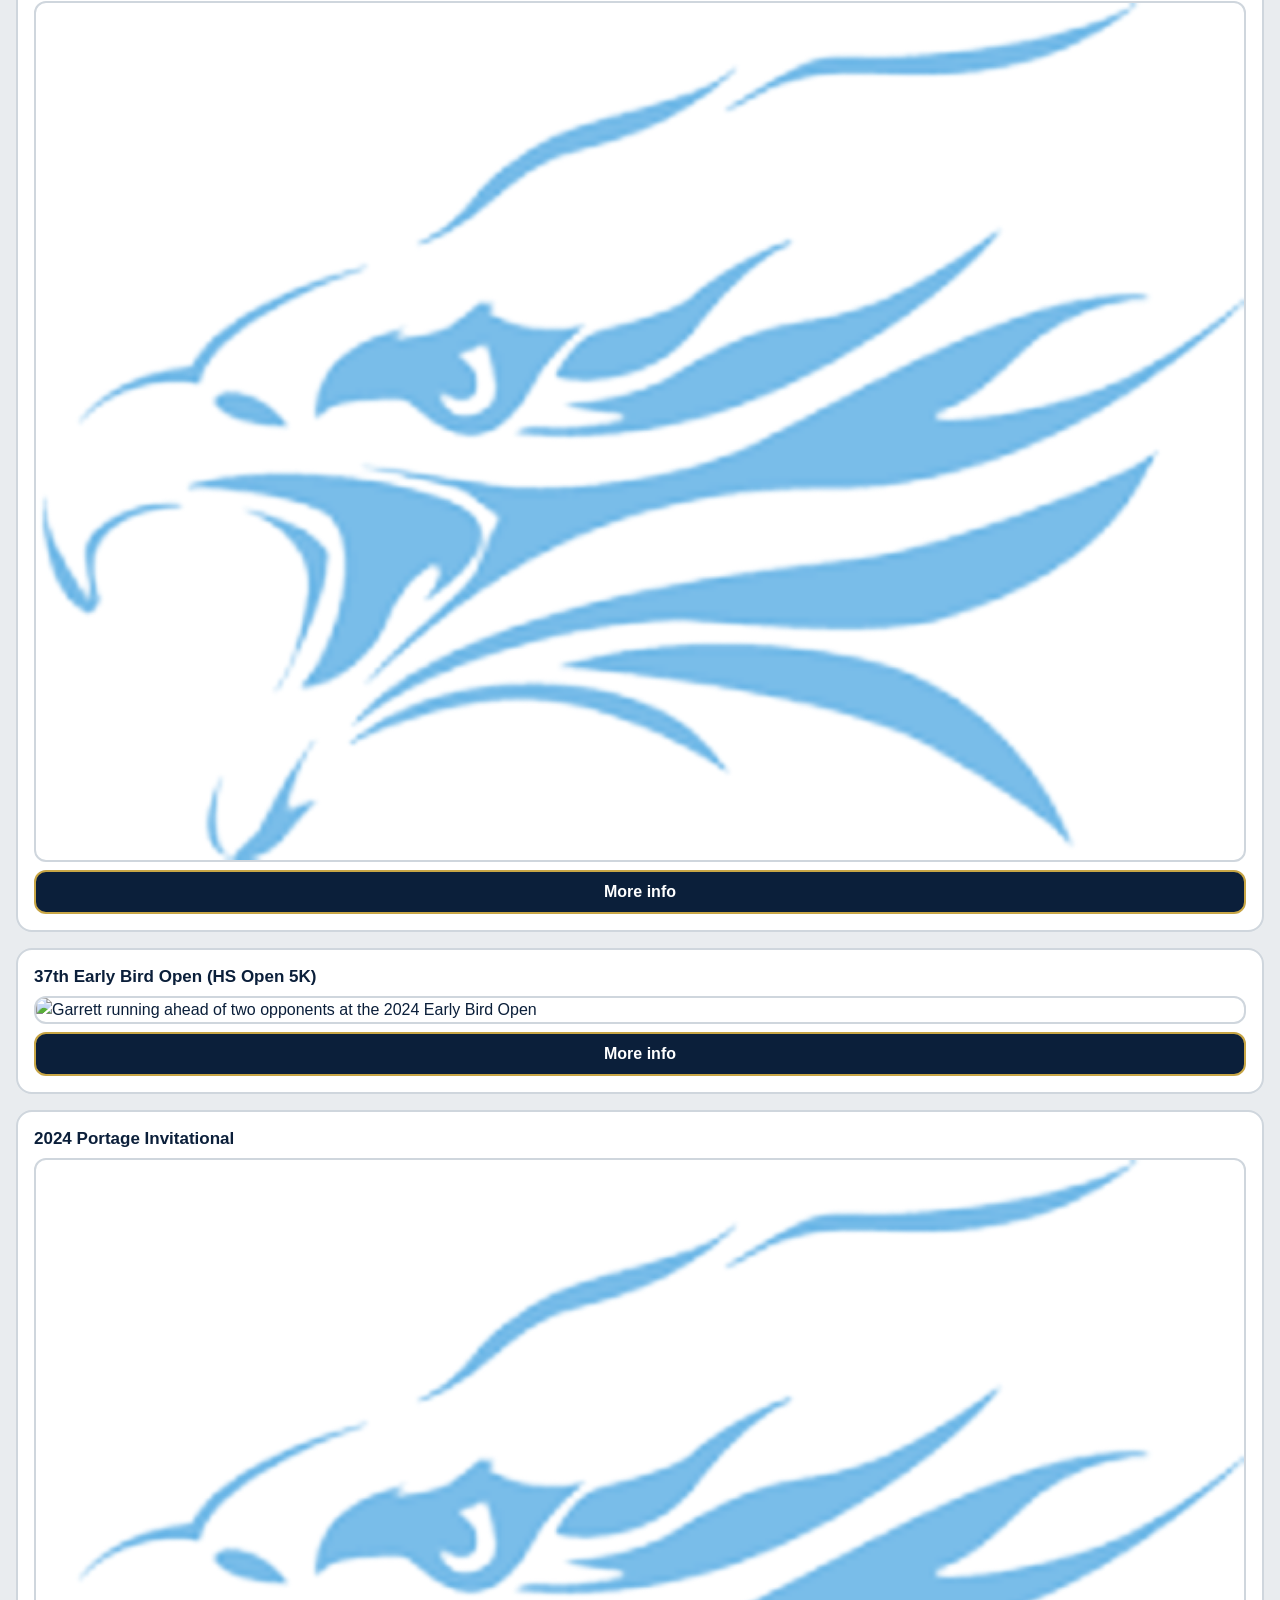
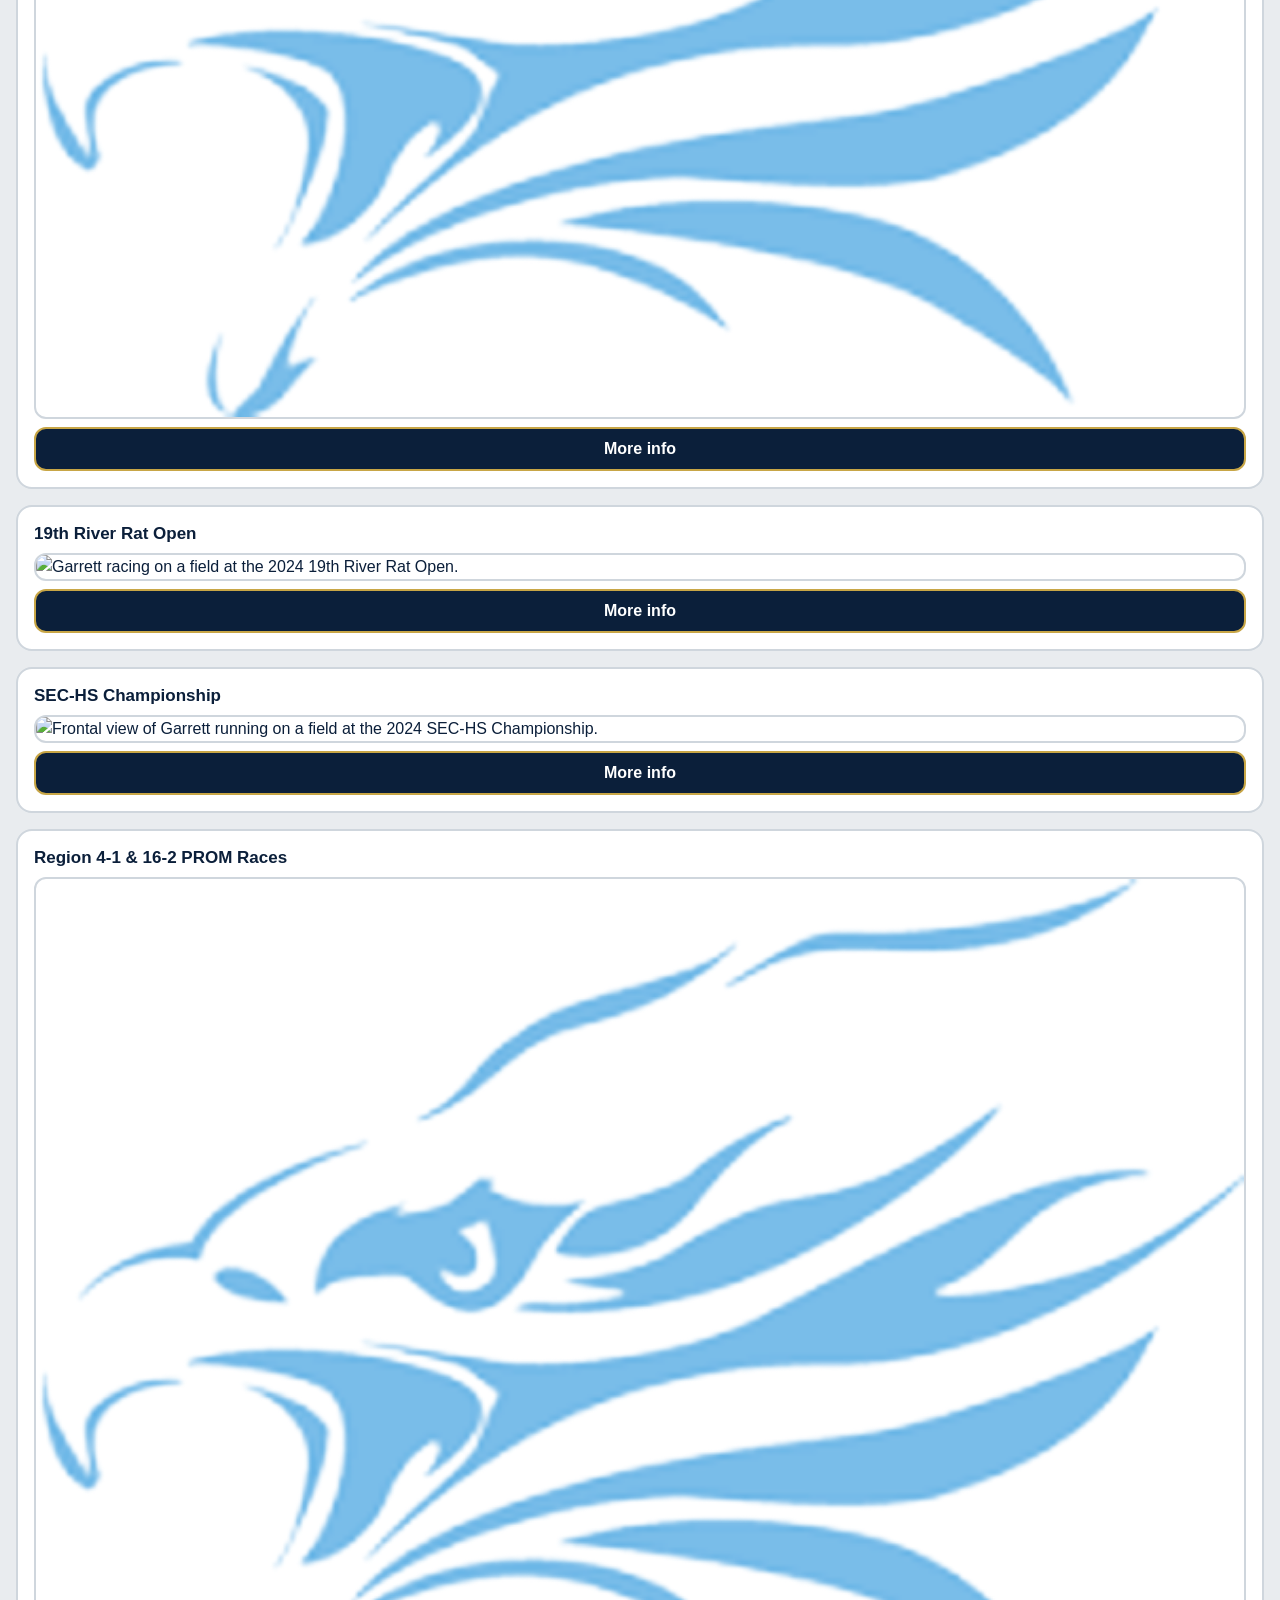
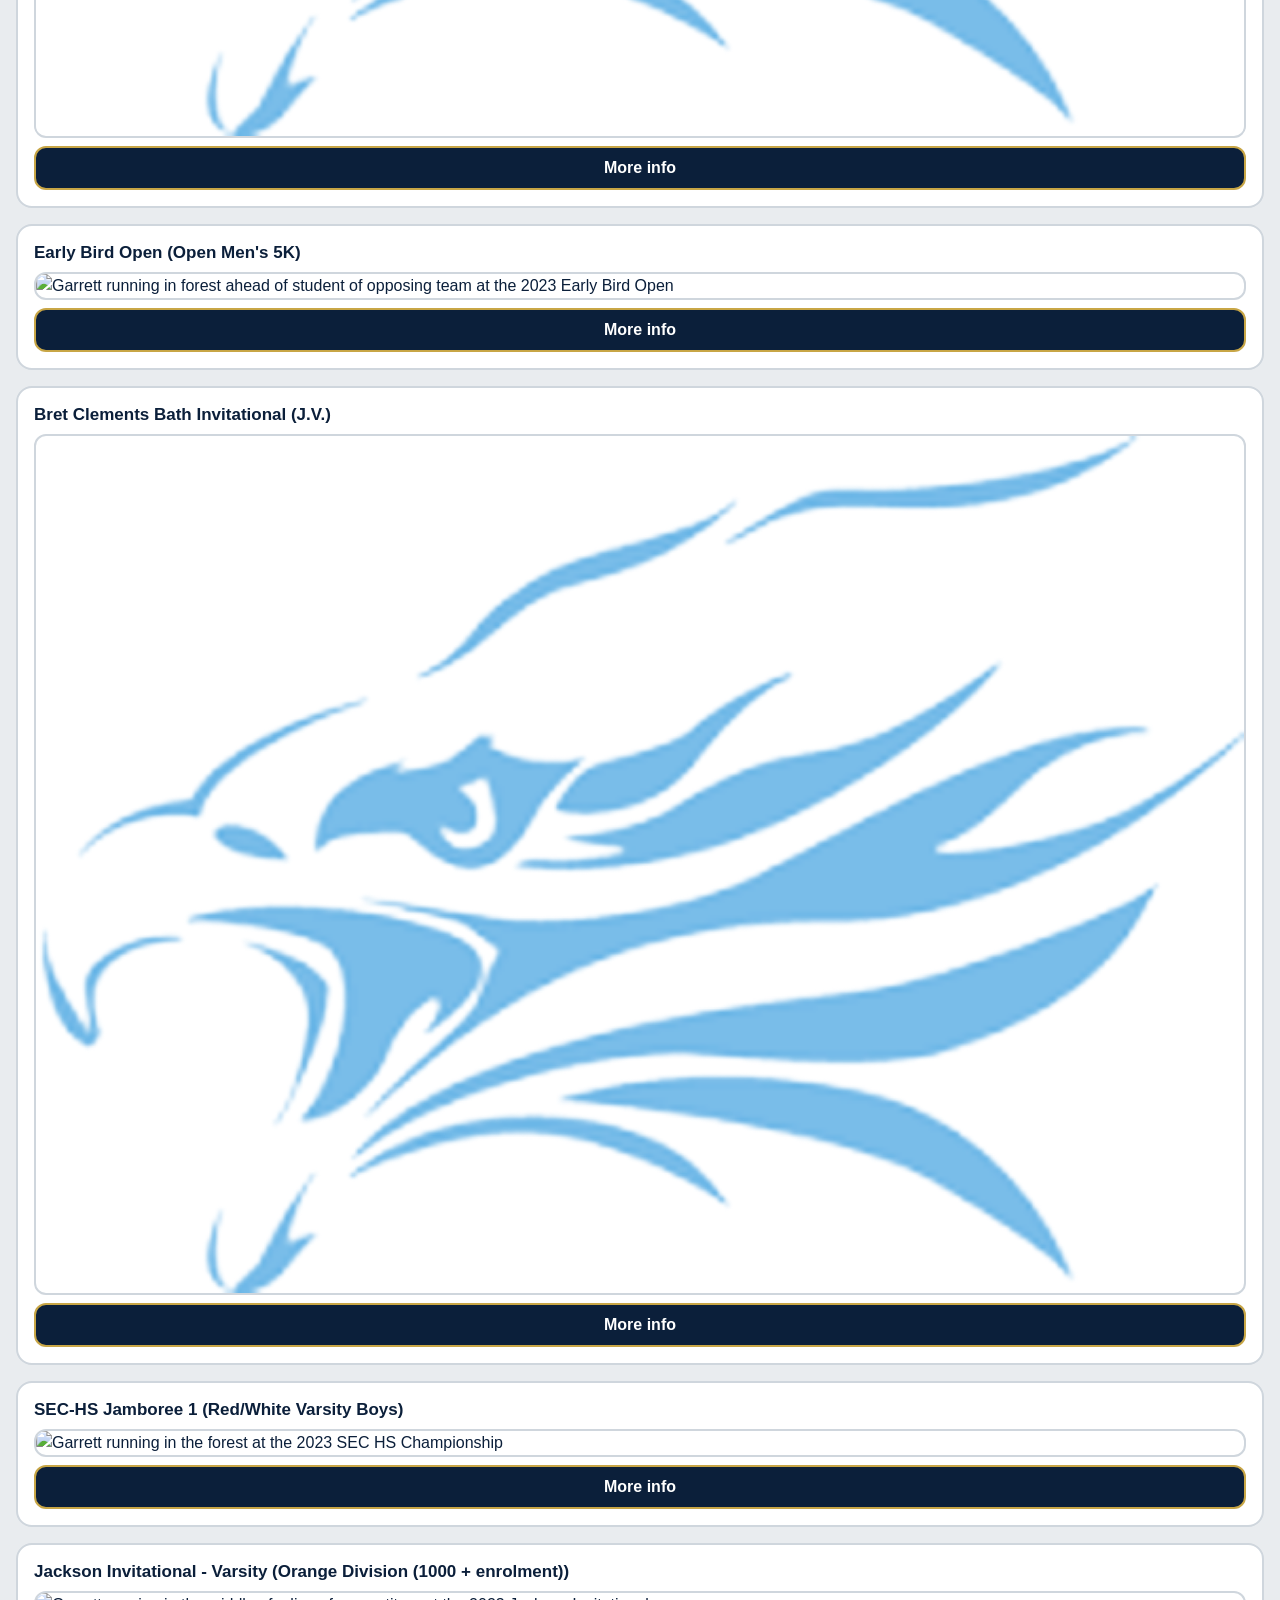
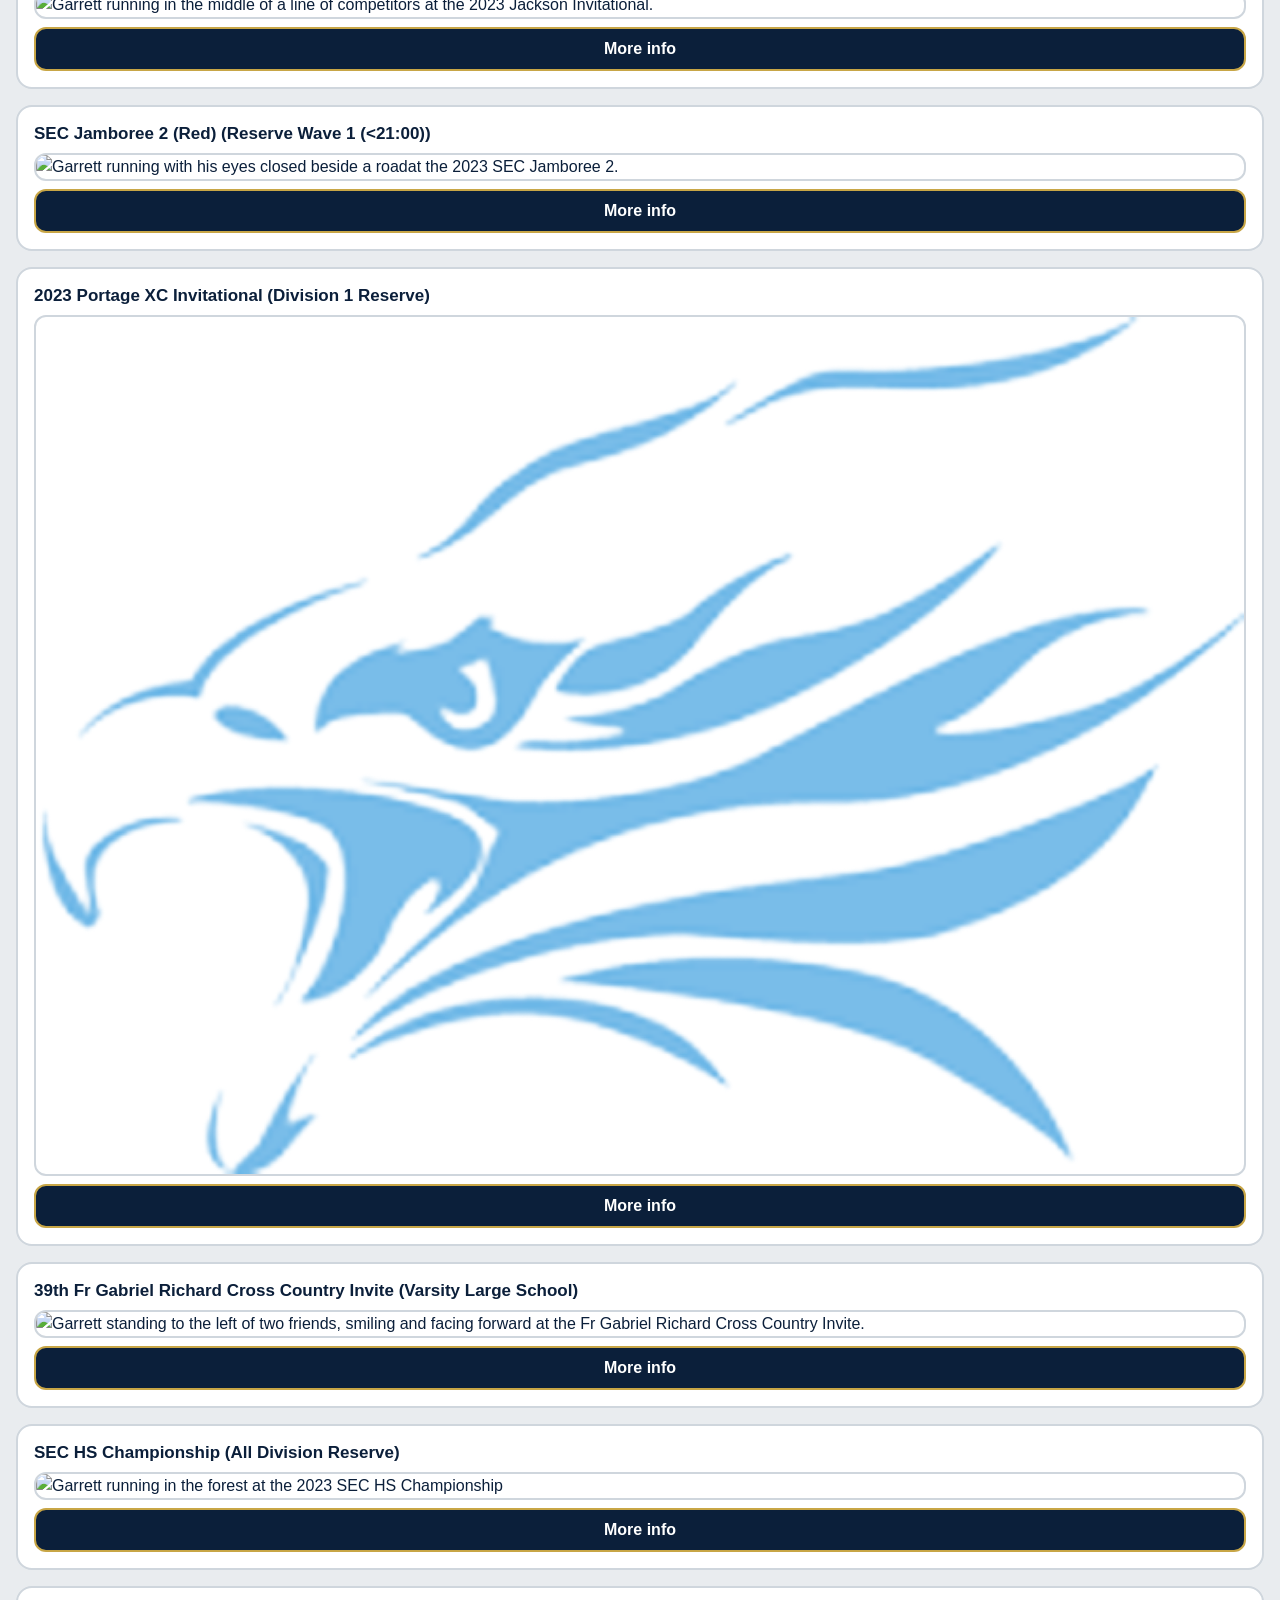
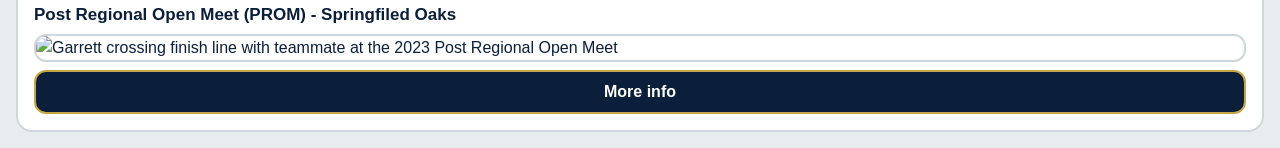
==== commit df20df41: "updated all alt text to be more relevant" ====
--- a/index.html
+++ b/index.html
@@ -334,7 +334,7 @@
           <h3 id="meet-15-title">19th River Rat Open</h3>
 
           <div class="spacer">
-            <img src="https://si339.github.io/ClientData/21615274/Garrett_RiverRat_2024.JPG" alt="Photo from 19th River Rat Open." >
+            <img src="https://si339.github.io/ClientData/21615274/Garrett_RiverRat_2024.JPG" alt="Garrett racing on a field at the 2024 19th River Rat Open." >
           </div>
 
           <button type="button" class="open-panel" aria-expanded="false" aria-controls="race-details-15">
@@ -353,7 +353,7 @@
           <h3 id="meet-16-title">SEC-HS Championship</h3>
 
           <div class="spacer">
-            <img src="https://si339.github.io/ClientData/21615274/Garrett_SEC_2024.JPG" alt="Photo from SEC-HS Championship." >
+            <img src="https://si339.github.io/ClientData/21615274/Garrett_SEC_2024.JPG" alt="Frontal view of Garrett running on a field at the 2024 SEC-HS Championship." >
           </div>
 
           <button type="button" class="open-panel" aria-expanded="false" aria-controls="race-details-16">
@@ -429,7 +429,7 @@
           <h3 id="meet-20-title">SEC-HS Jamboree 1 (Red/White Varsity Boys)</h3>
 
           <div class="spacer">
-            <img src="https://si339.github.io/ClientData/21615274/Garrett_SEC1_2023.jpg" alt="Photo from SEC-HS Jamboree 1 (Red/White Varsity Boys)." >
+            <img src="https://si339.github.io/ClientData/21615274/Garrett_SEC1_2023.jpg" alt="Garrett running in the forest at the 2023 SEC HS Championship " >
           </div>
 
           <button type="button" class="open-panel" aria-expanded="false" aria-controls="race-details-20">
@@ -448,7 +448,7 @@
           <h3 id="meet-21-title">Jackson Invitational - Varsity (Orange Division (1000 + enrolment))</h3>
 
           <div class="spacer">
-            <img src="https://si339.github.io/ClientData/21615274/Garrett_Jackson_2023.JPG" alt="Photo from Jackson Invitational - Varsity (Orange Division (1000 + enrolment))." >
+            <img src="https://si339.github.io/ClientData/21615274/Garrett_Jackson_2023.JPG" alt="Garrett running in the middle of a line of competitors at the 2023 Jackson Invitational." >
           </div>
 
           <button type="button" class="open-panel" aria-expanded="false" aria-controls="race-details-21">
@@ -467,7 +467,7 @@
           <h3 id="meet-22-title">SEC Jamboree 2 (Red) (Reserve Wave 1 (&lt;21:00))</h3>
 
           <div class="spacer">
-            <img src="https://si339.github.io/ClientData/21615274/Garrett_SEC2_2023.JPG" alt="Photo from SEC Jamboree 2 (Red) (Reserve Wave 1 (<21:00))." >
+            <img src="https://si339.github.io/ClientData/21615274/Garrett_SEC2_2023.JPG" alt="Garrett running with his eyes closed beside a roadat the 2023 SEC Jamboree 2." >
           </div>
 
           <button type="button" class="open-panel" aria-expanded="false" aria-controls="race-details-22">
@@ -505,7 +505,7 @@
           <h3 id="meet-24-title">39th Fr Gabriel Richard Cross Country Invite (Varsity Large School)</h3>
 
           <div class="spacer">
-            <img src="https://si339.github.io/ClientData/21615274/Garrett_GabrielRichard2023.jpg" alt="Photo from 39th Fr Gabriel Richard Cross Country Invite (Varsity Large School)." >
+            <img src="https://si339.github.io/ClientData/21615274/Garrett_GabrielRichard2023.jpg" alt="Garrett standing to the left of two friends, smiling and facing forward at the Fr Gabriel Richard Cross Country Invite." >
           </div>
 
           <button type="button" class="open-panel" aria-expanded="false" aria-controls="race-details-24">
@@ -524,7 +524,7 @@
           <h3 id="meet-25-title">SEC HS Championship (All Division Reserve)</h3>
 
           <div class="spacer">
-            <img src="https://si339.github.io/ClientData/21615274/2023EarlyBirdOpen.jpg" alt="Garrett pictured running in the forest at the 2023 SEC HS Championship" >
+            <img src="https://si339.github.io/ClientData/21615274/2023EarlyBirdOpen.jpg" alt="Garrett running in the forest at the 2023 SEC HS Championship" >
           </div>
 
           <button type="button" class="open-panel" aria-expanded="false" aria-controls="race-details-25">
@@ -543,7 +543,7 @@
           <h3 id="meet-26-title">Post Regional Open Meet (PROM) - Springfiled Oaks</h3>
 
           <div class="spacer">
-            <img src="https://si339.github.io/ClientData/21615274/2023EarlyBirdOpen.jpg" alt="Garrett pictured crossing finish line with teammate at the 2023 Post Regional Open Meet" >
+            <img src="https://si339.github.io/ClientData/21615274/2023EarlyBirdOpen.jpg" alt="Garrett crossing finish line with teammate at the 2023 Post Regional Open Meet" >
           </div>
 
           <button type="button" class="open-panel" aria-expanded="false" aria-controls="race-details-26">
--- a/css/style.css
+++ b/css/style.css
@@ -379,8 +379,11 @@
 }
 
 @media (prefers-reduced-motion: reduce) {
-  * {
-    animation: none !important;
-    transition: none !important;
+  .meet-card {
+    animation: none;
+  }
+
+  .toggle-thumb {
+    transition: none;
   }
 }
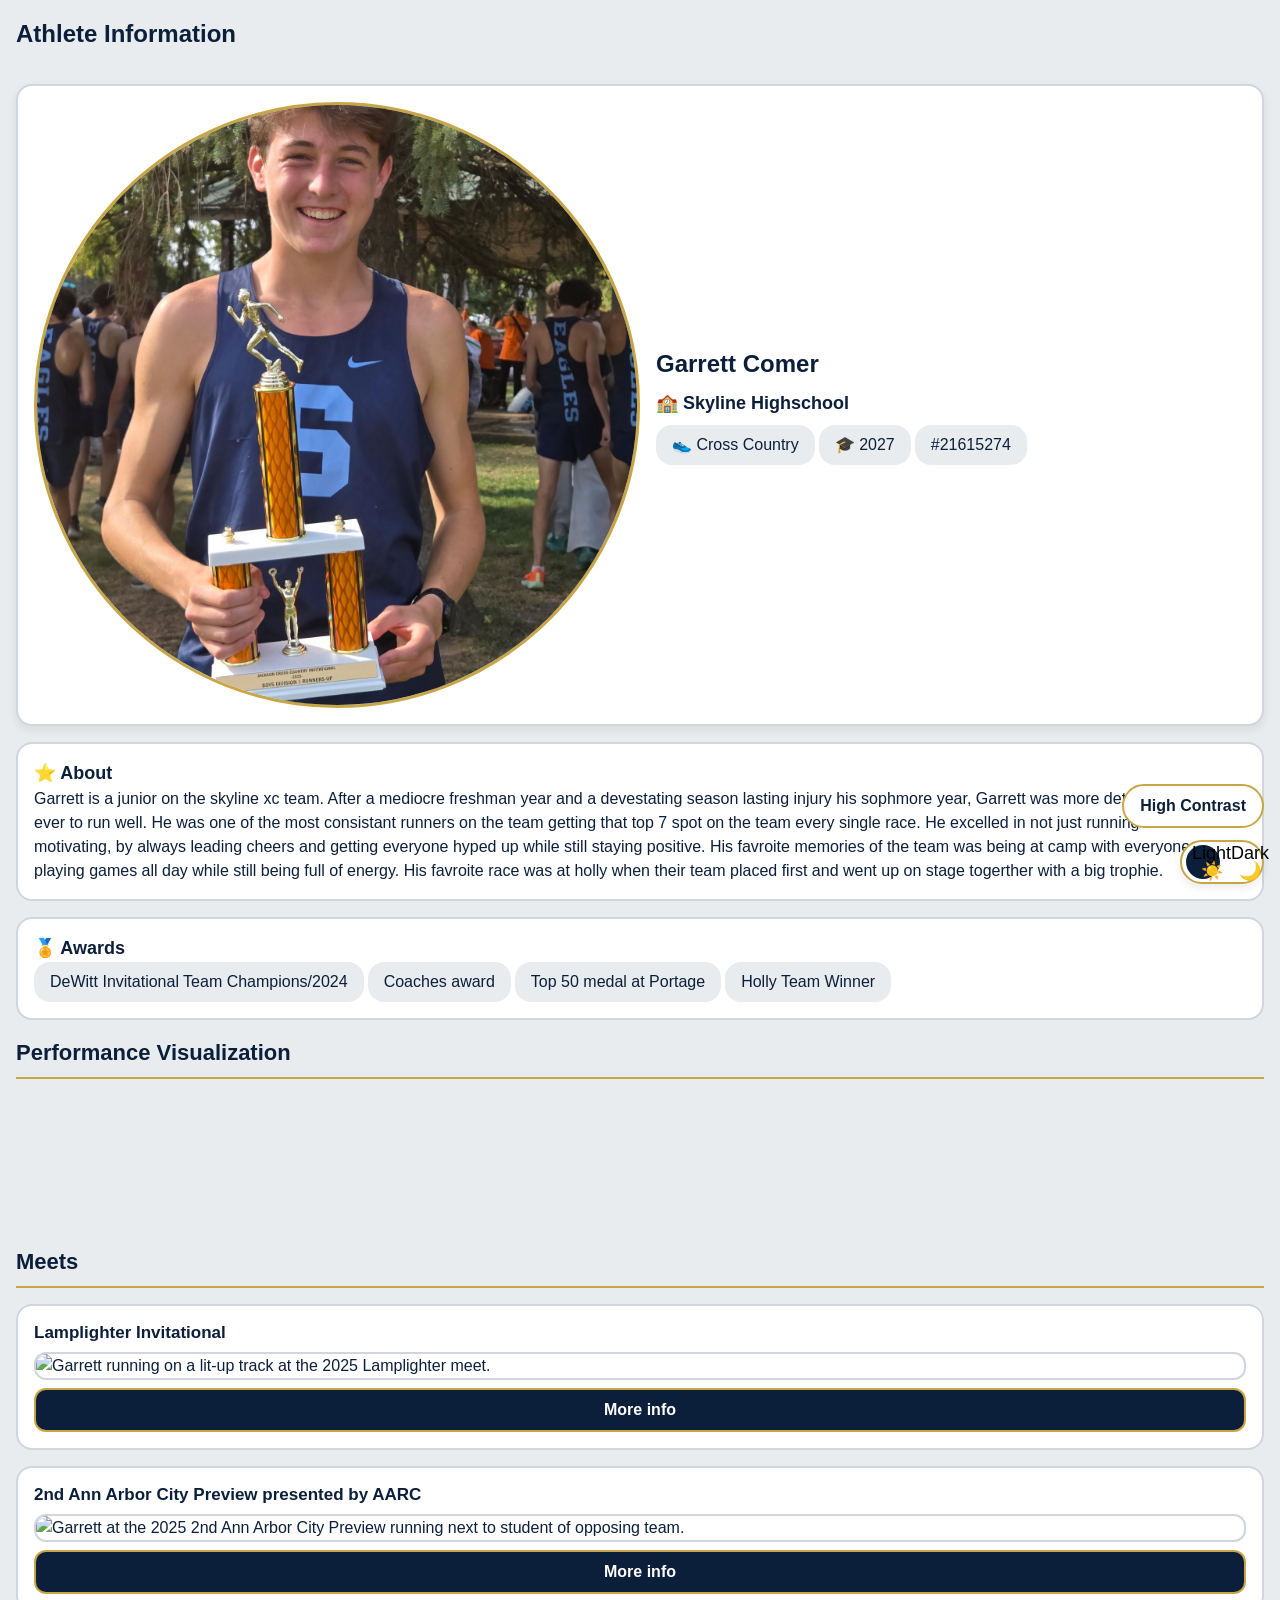
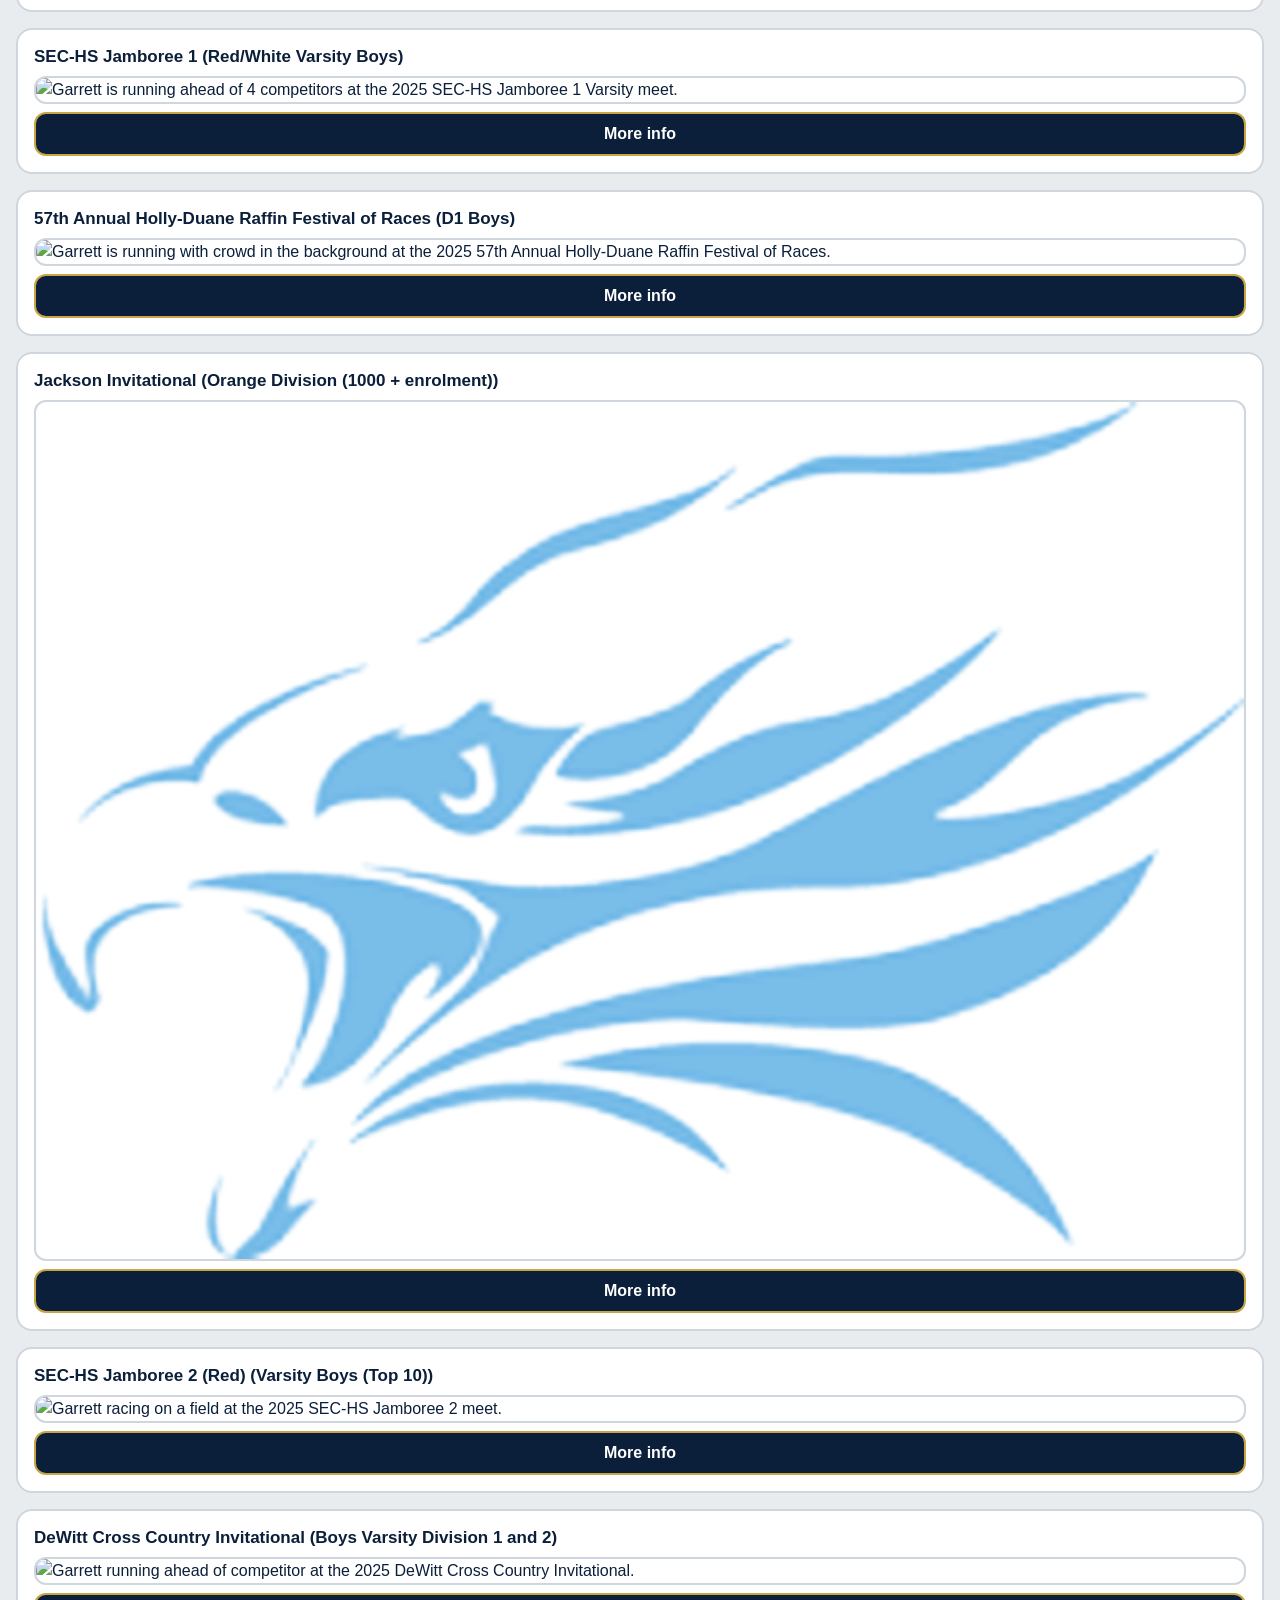
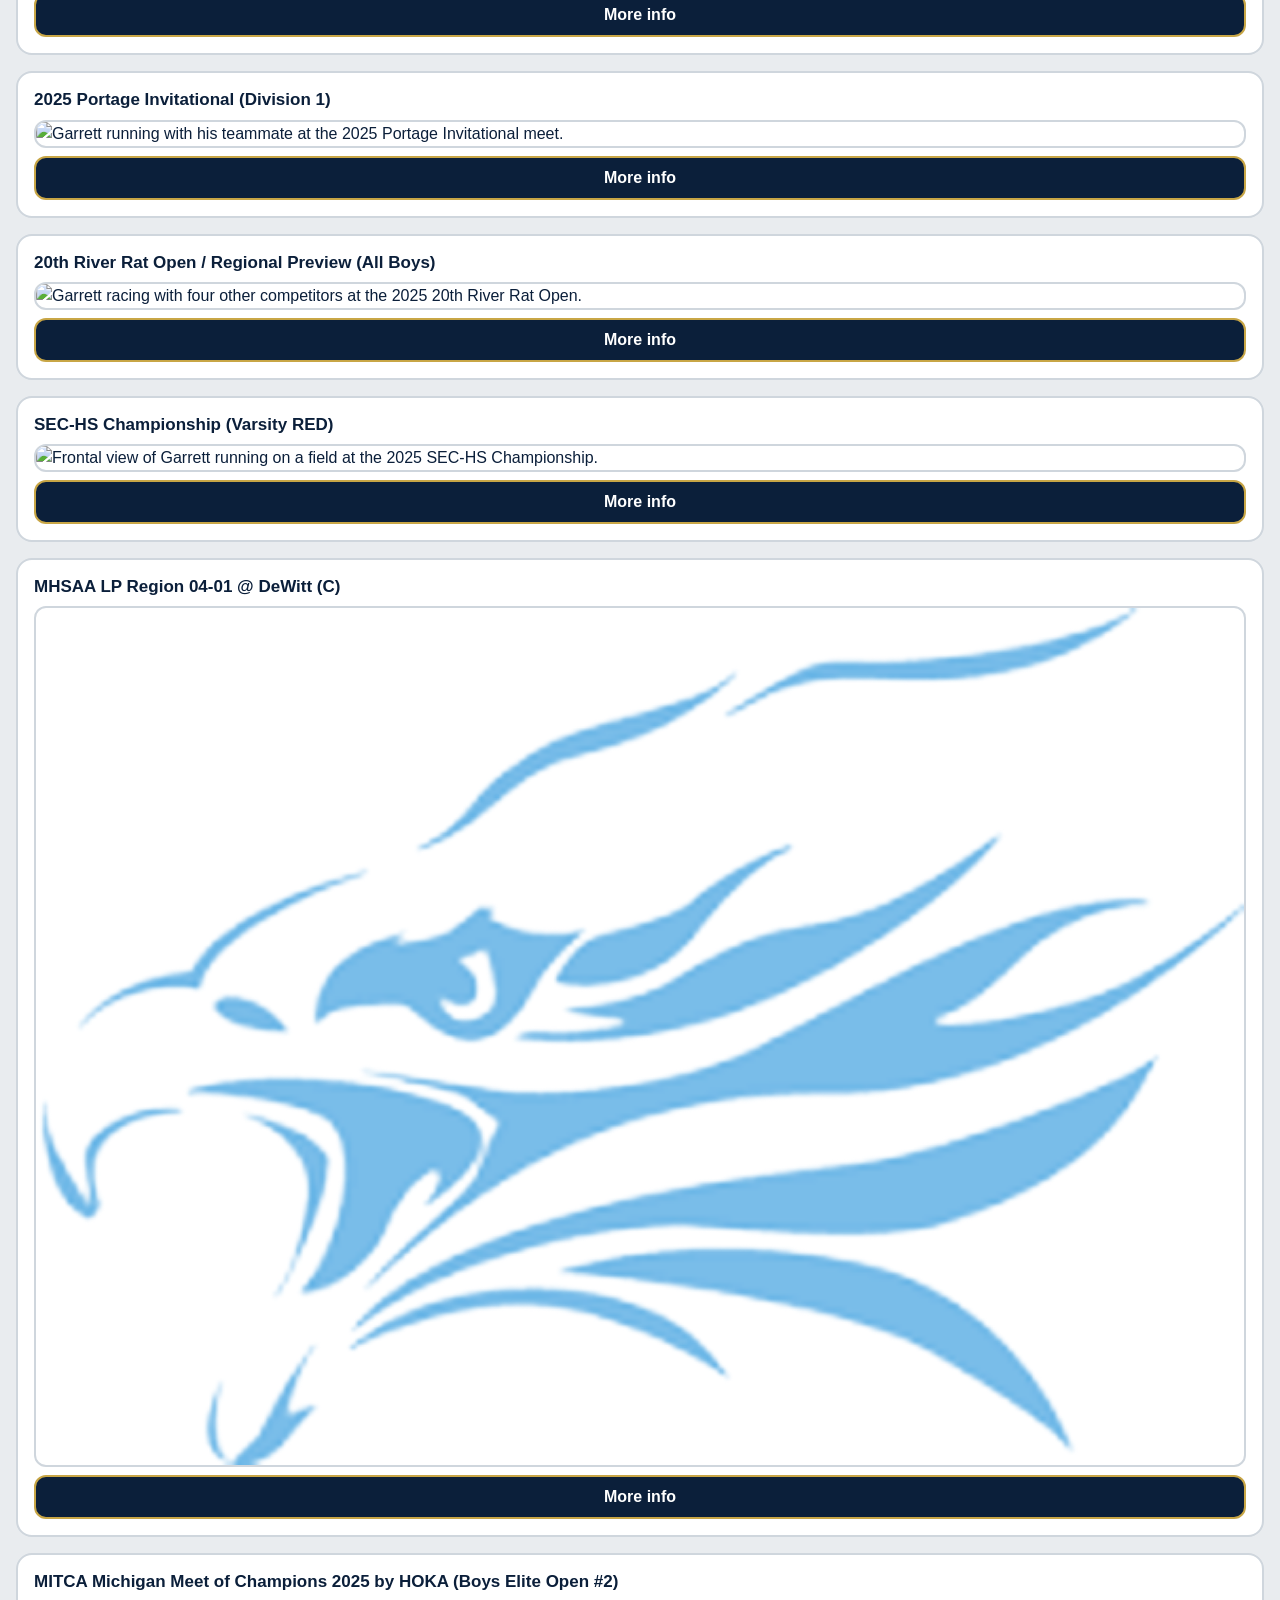
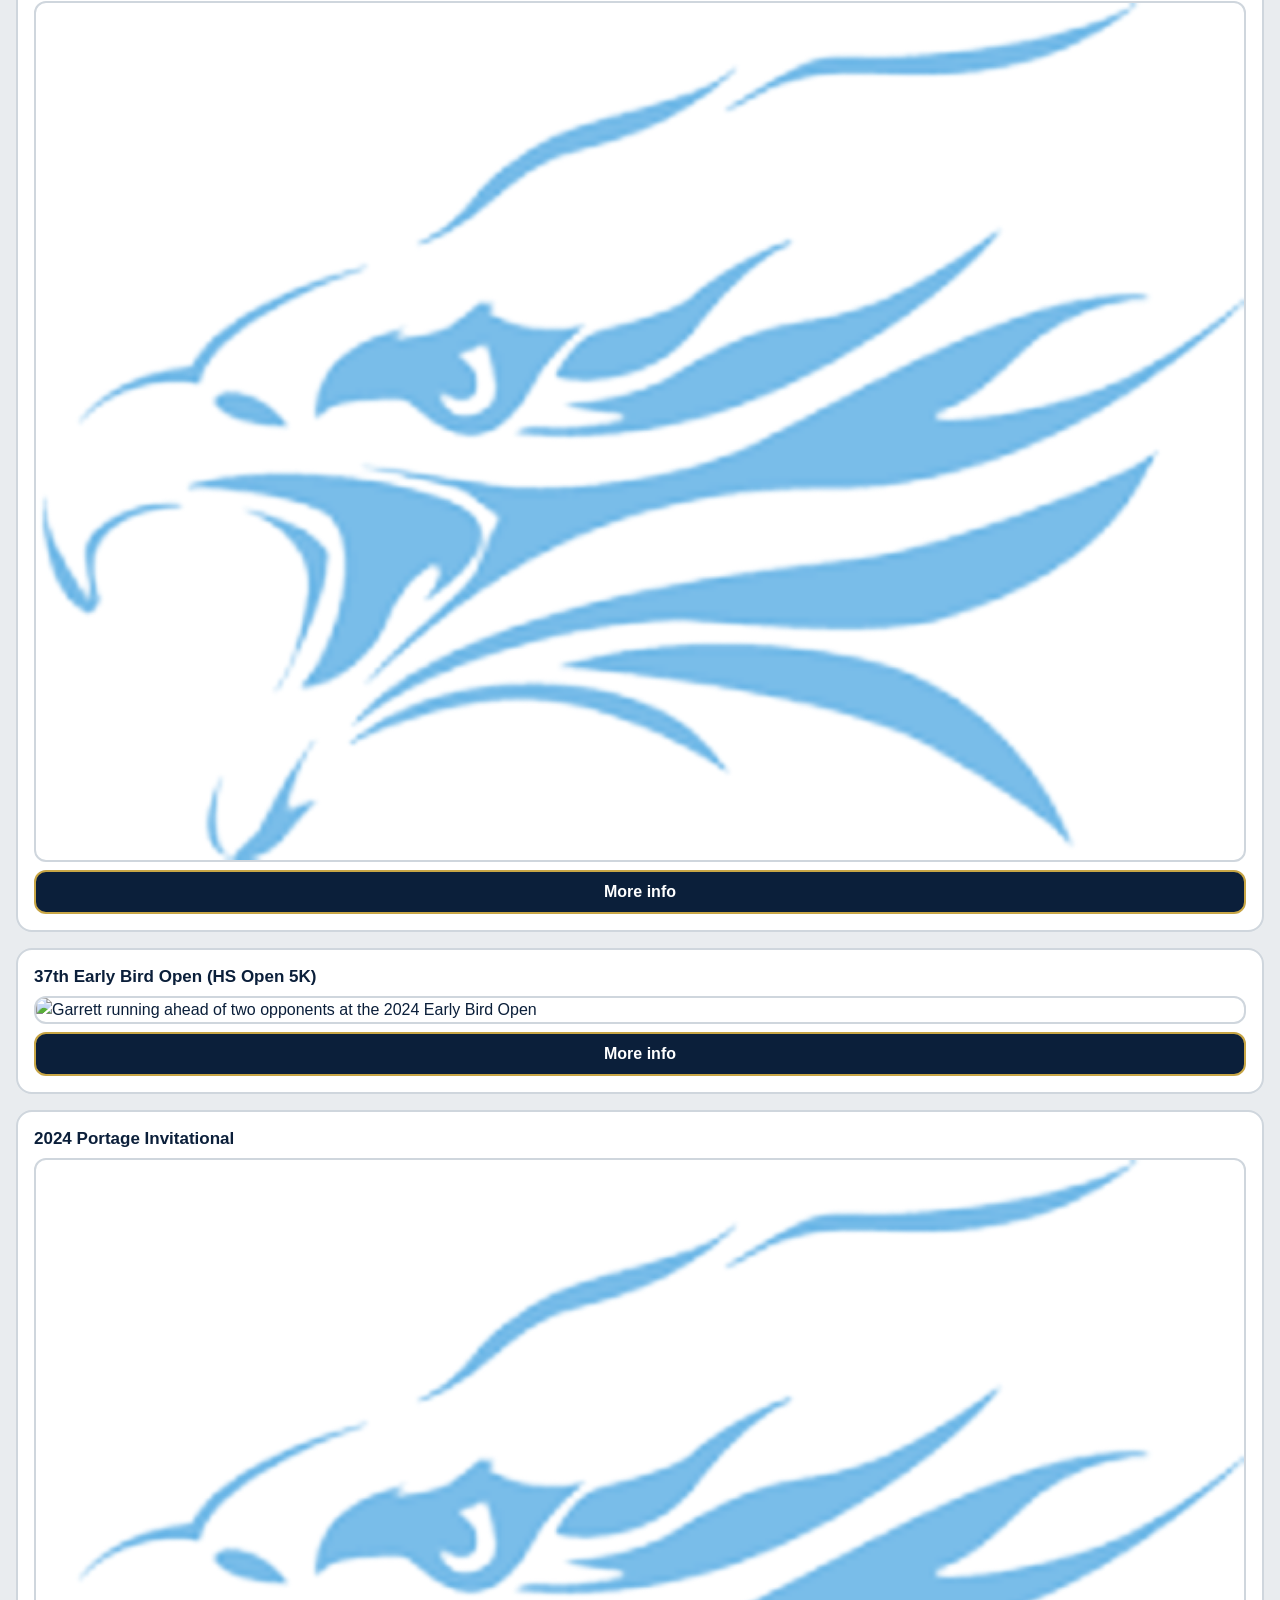
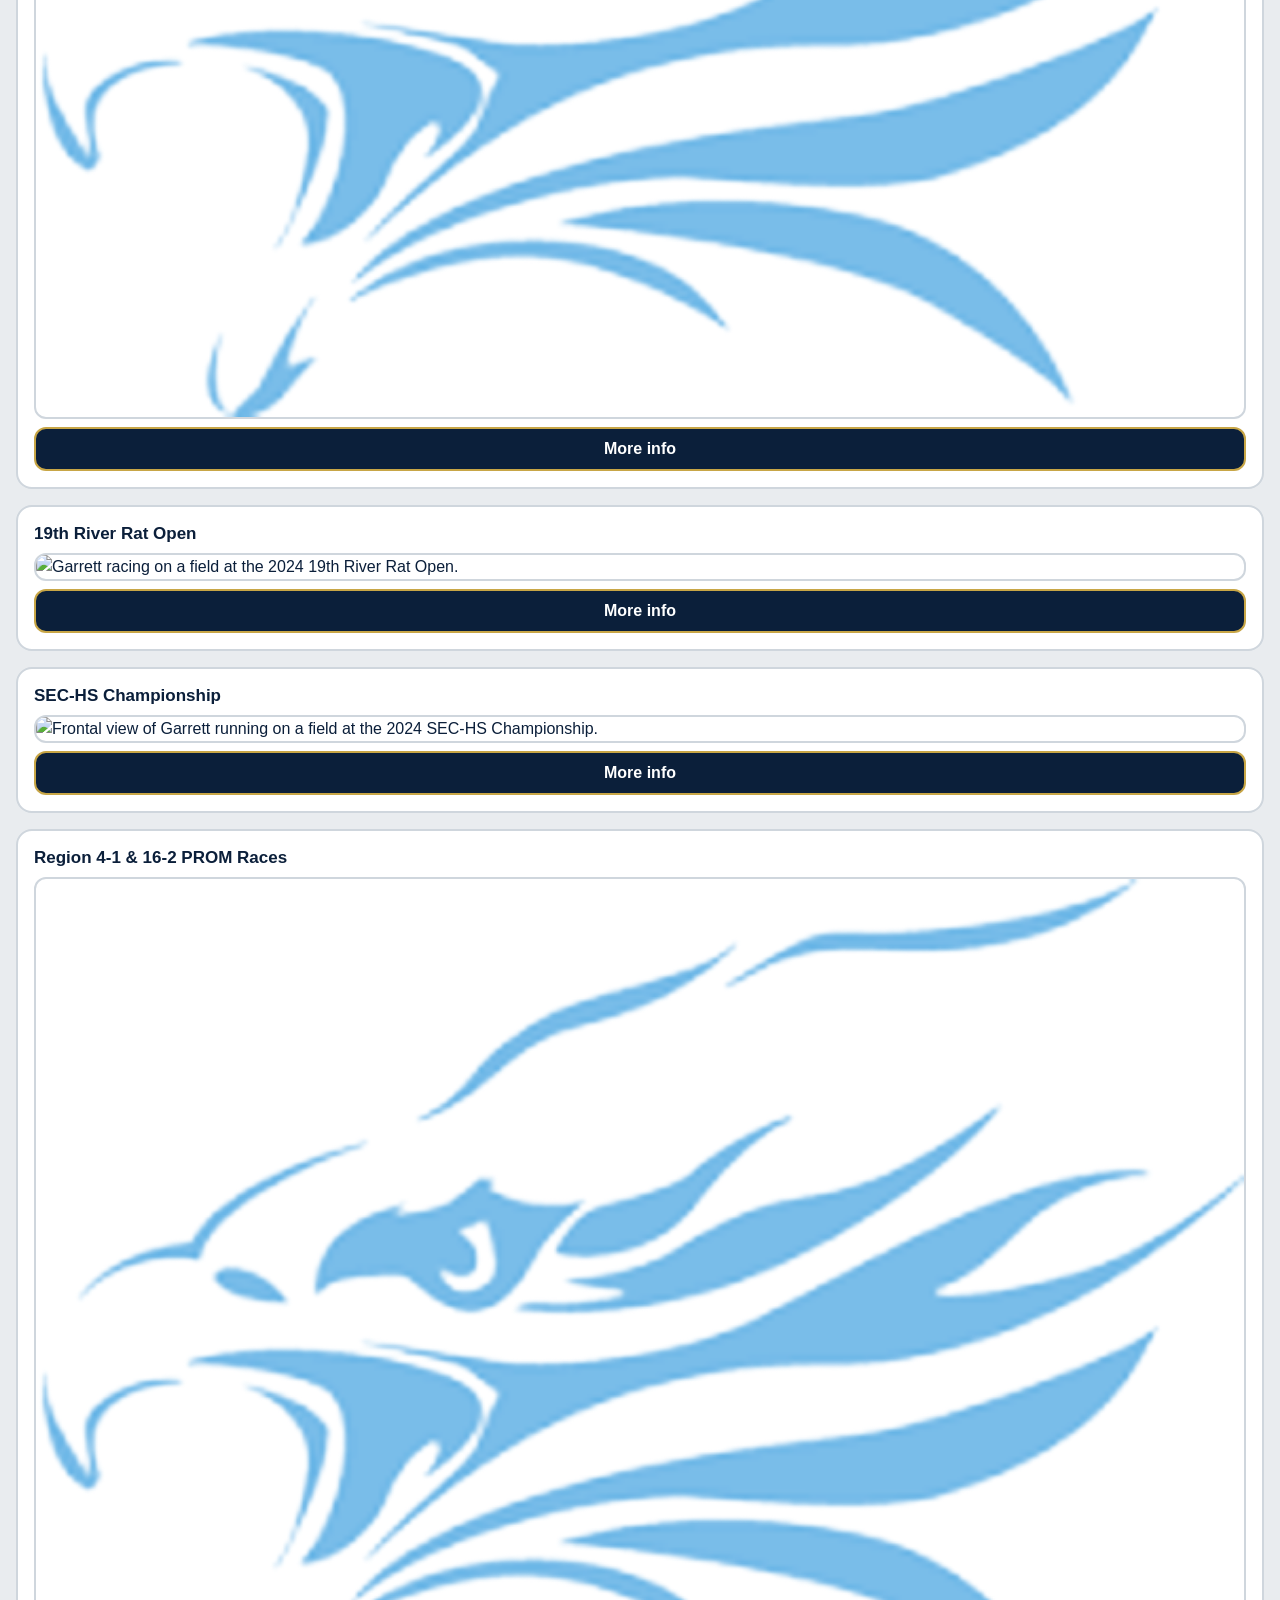
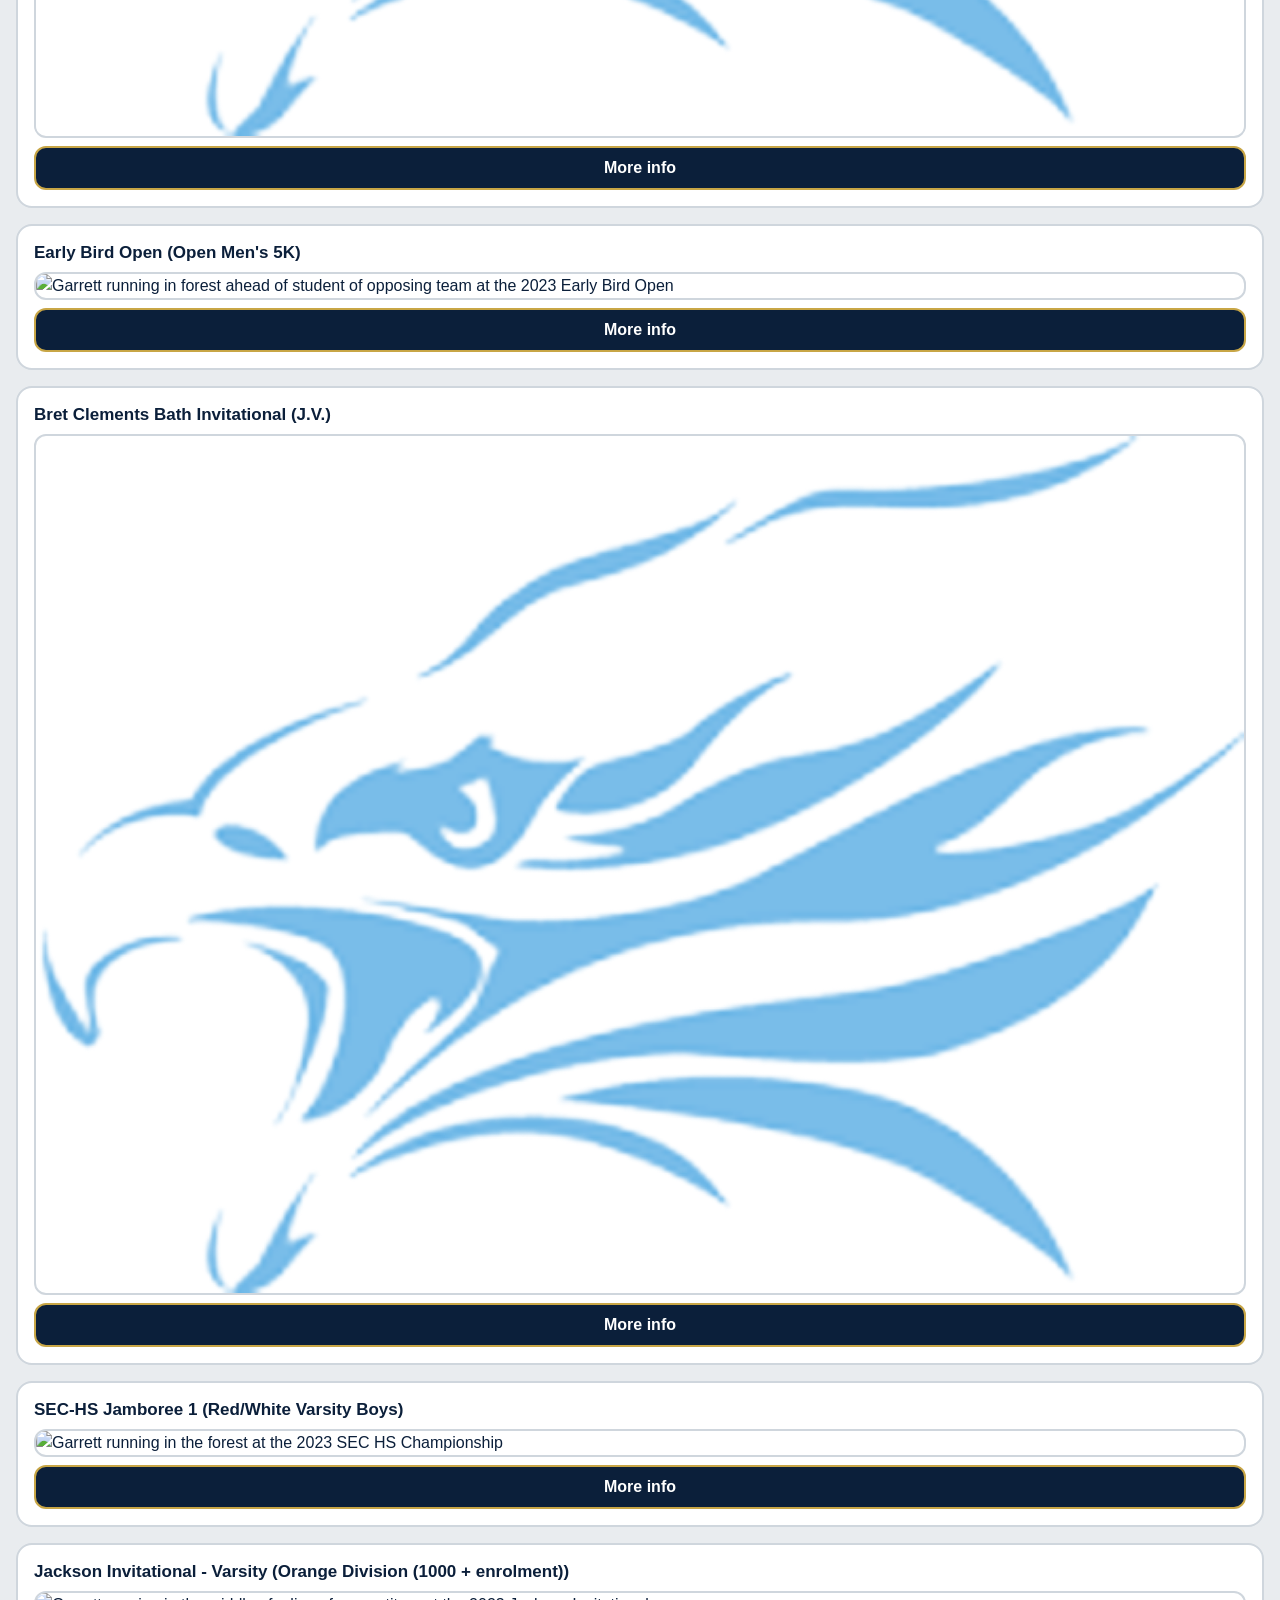
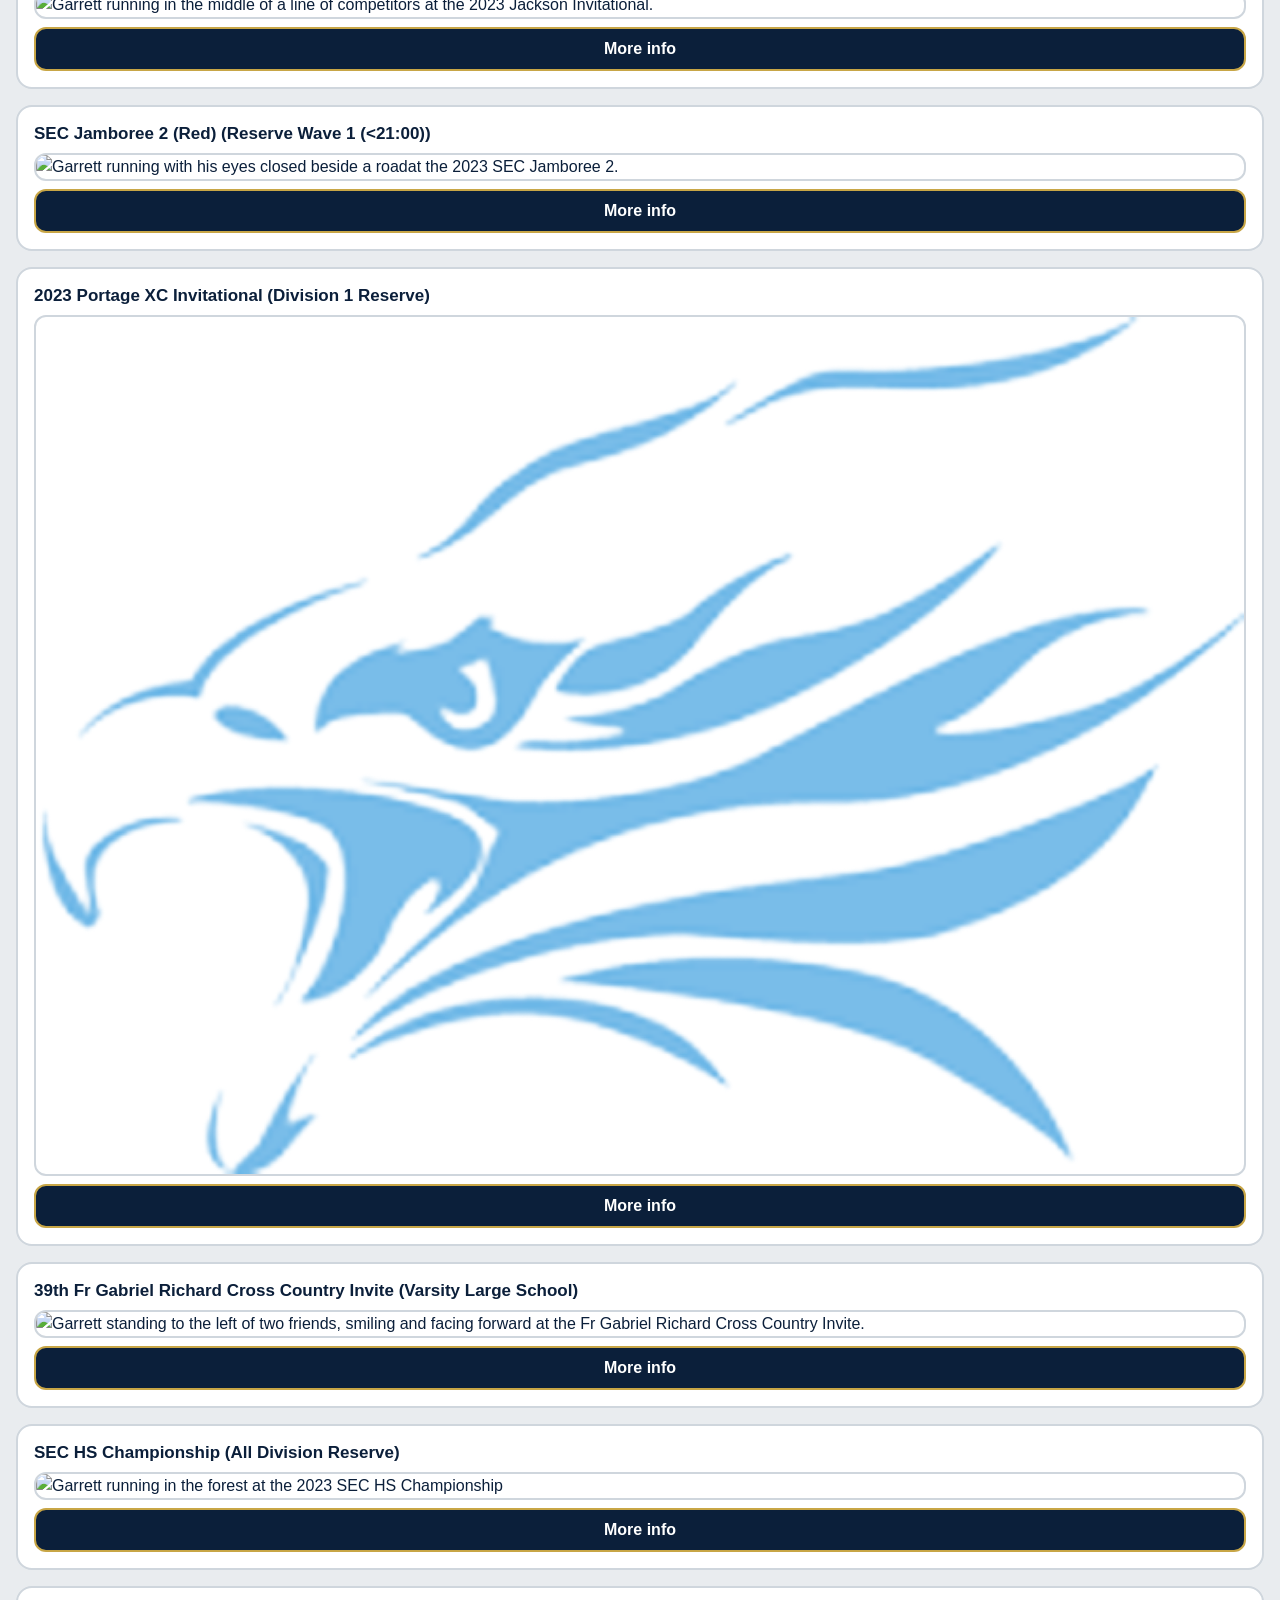
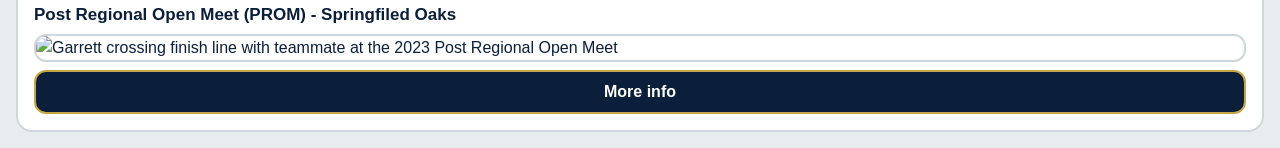
==== commit 91c947a6: "fixed contrast issues on wave (?)" ====
--- a/index.html
+++ b/index.html
@@ -564,8 +564,8 @@
 
   <button id="theme-toggle" class="theme-toggle" type="button" aria-label="Toggle light and dark mode" aria-pressed="false">
     <span class="toggle-track">
-      <span class="toggle-option sun" aria-hidden="true">☀️</span>
-      <span class="toggle-option moon" aria-hidden="true">🌙</span>
+      <span class="toggle-option sun" aria-hidden="true">Light ☀️</span>
+      <span class="toggle-option moon" aria-hidden="true">Dark 🌙</span>
       <span class="toggle-thumb"></span>
     </span>
   </button>
--- a/css/style.css
+++ b/css/style.css
@@ -342,7 +342,7 @@
 
 /* =========================
    High contrast toggle 
-   (used from ChatGPT prompting, edited colors, padding, cursor)
+   (used from ChatGPT prompting, edited colors, padding, cursor type)
    ========================= */
 
 #contrast-toggle {
@@ -363,7 +363,7 @@
 
 /* =========================
    Animation 
-   (used from ChatGPT prompting)
+   (Consulted from ChatGPT prompting)
    ========================= */
 
 @keyframes cardFadeUp {
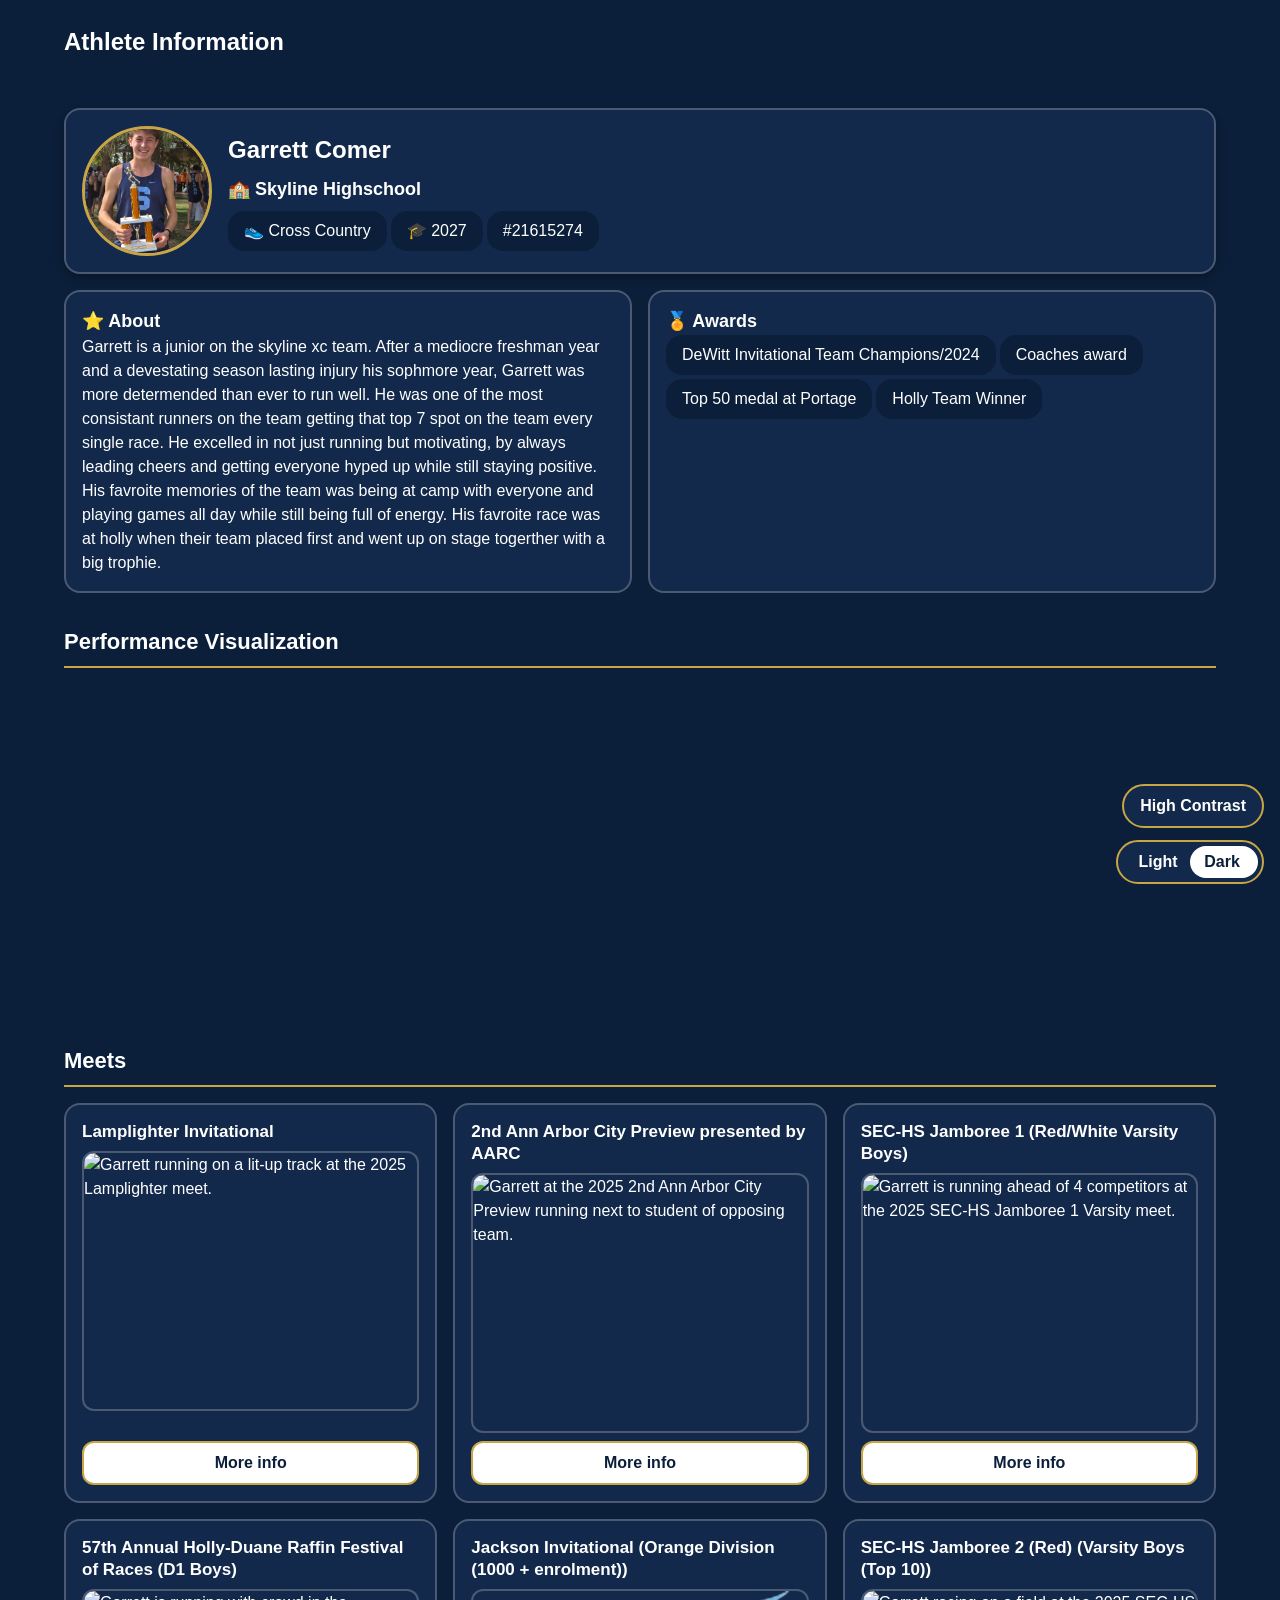
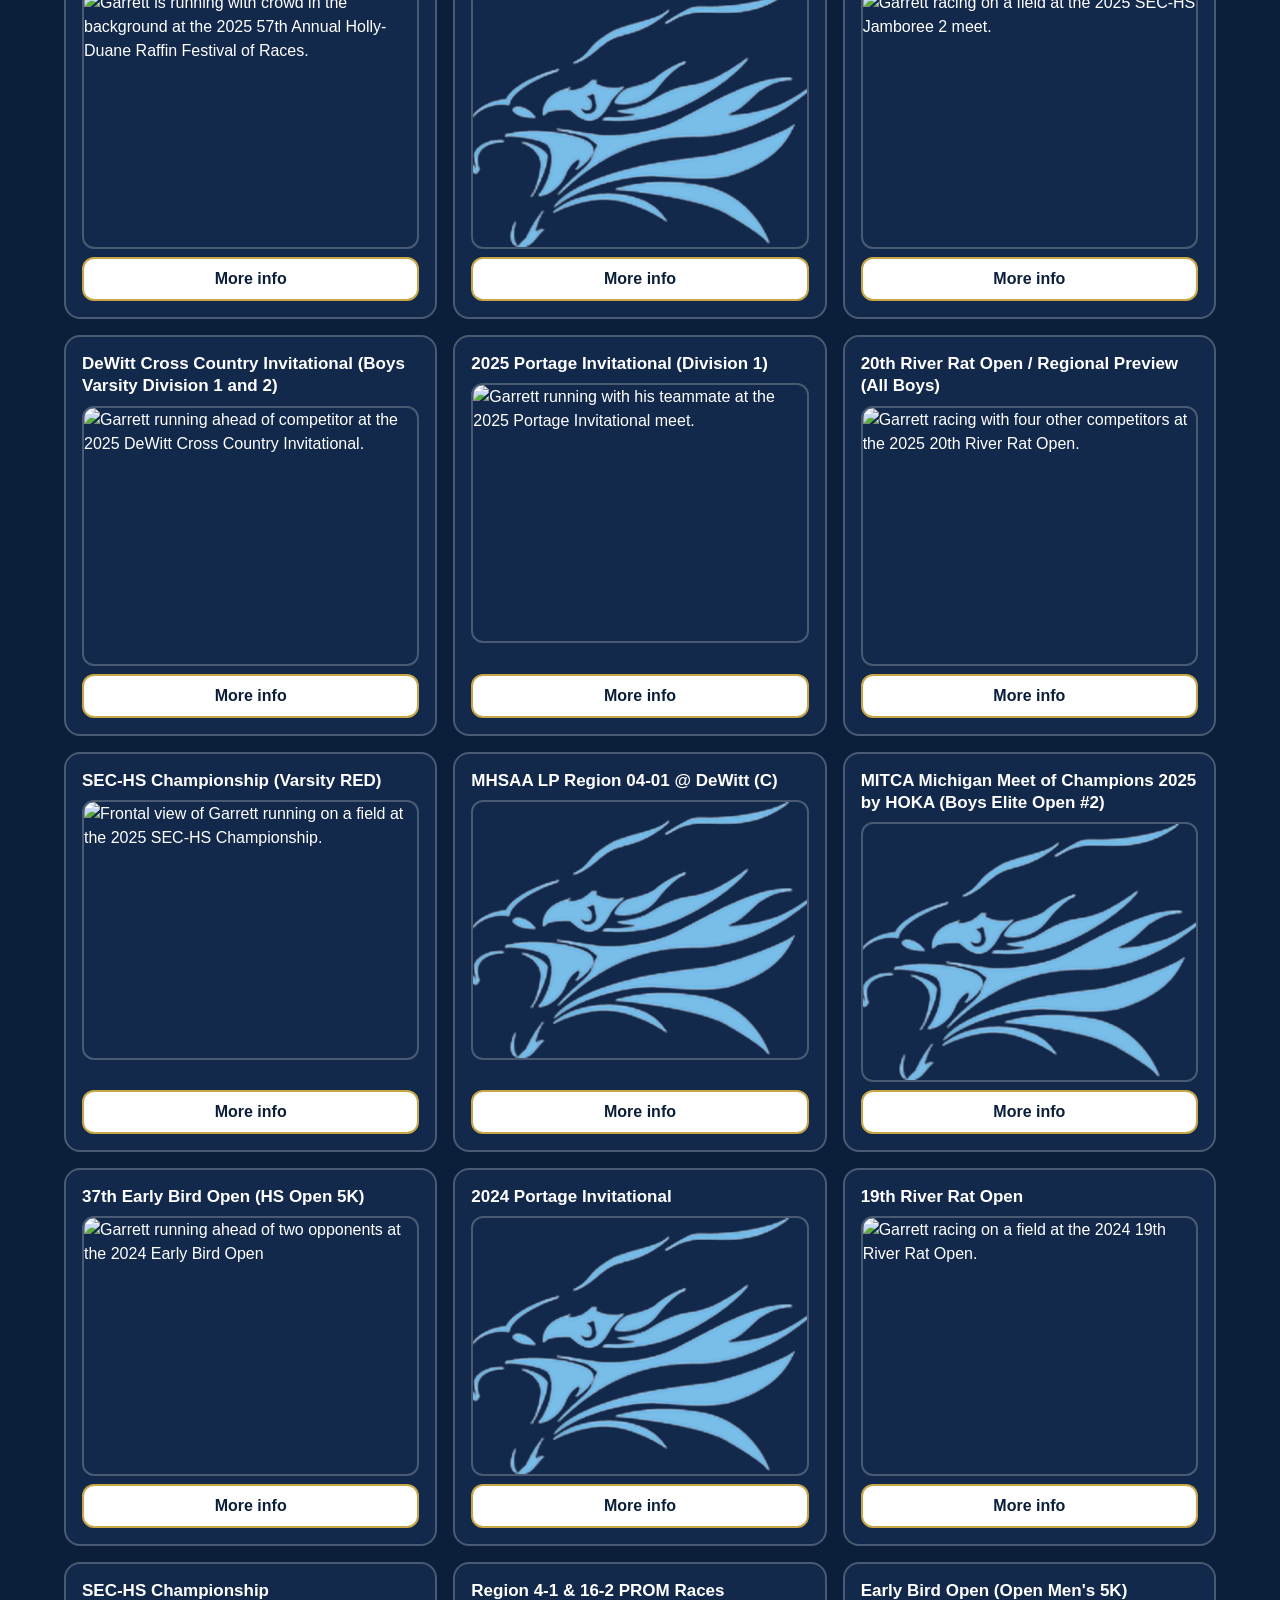
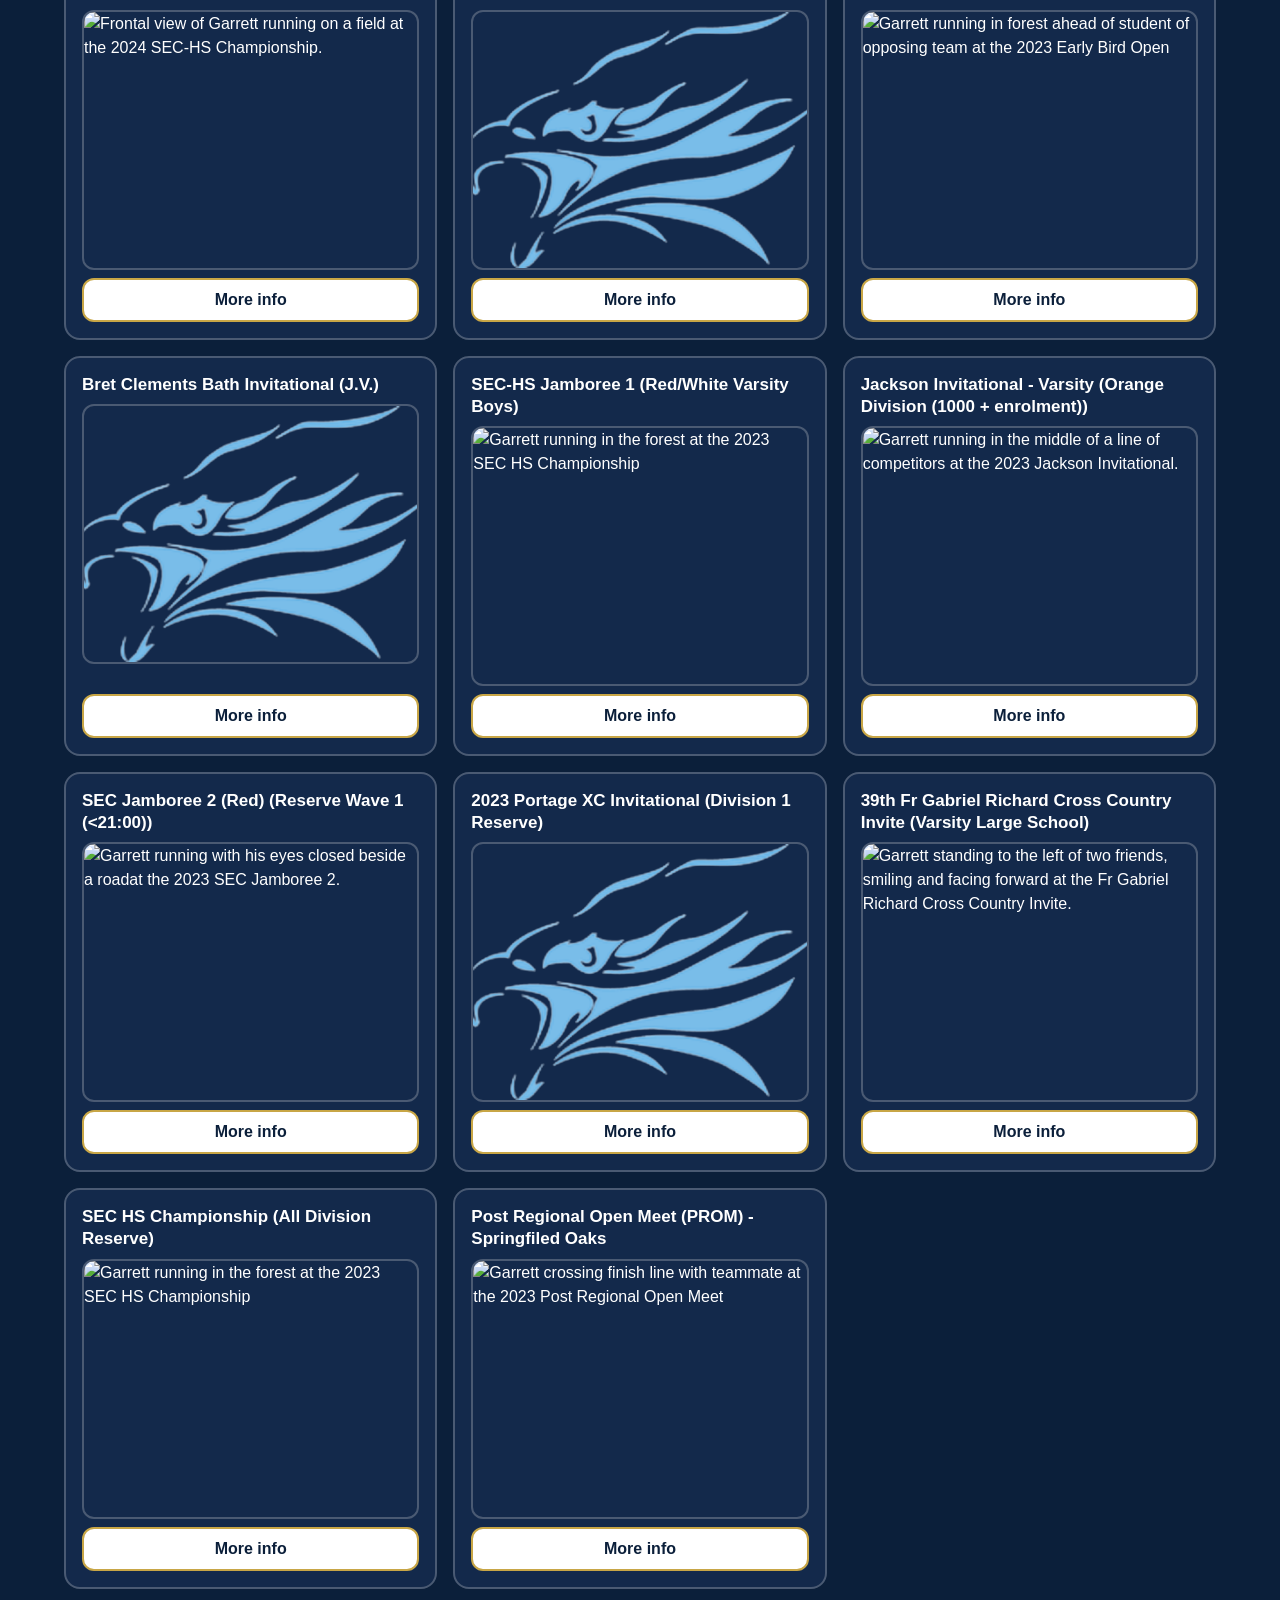
==== commit 583ee84c: "Added desktop overlays, grid system, and fixed toggle for contrast errors" ====
--- a/index.html
+++ b/index.html
@@ -6,10 +6,11 @@
   <meta name="viewport" content="width=device-width, initial-scale=1">
   <title>Athlete Profile</title>
   <link rel="stylesheet" href="./css/reset.css">
-  <link rel="stylesheet" href="./css/style.css">
+  <link rel="stylesheet" href="./css/mobile_style.css">
+  <link rel="stylesheet" href="./css/desktop_style.css">
 </head>
 
-<body>
+<body class="dark-mode">
 
   <header> 
     <h1>Athlete Information</h1>
@@ -30,20 +31,24 @@
       </div>
     </div>
 
-    <div class="bio">
-      <h2>⭐ About</h2>
-      <p>Garrett is a junior on the skyline xc team. After a mediocre freshman year and a devestating season lasting injury his sophmore year, Garrett was more determended than ever to run well. He was one of the most consistant runners on the team getting that top 7 spot on the team every single race. He excelled in not just running but motivating, by always leading cheers and getting everyone hyped up while still staying positive. His favroite memories of the team was being at camp with everyone and playing games all day while still being full of energy. His favroite race was at holly when their team placed first and went up on stage togerther with a big trophie.</p>
+  <!-- About and awards stay stacked on mobile.
+  This wrapper lets them become a 2-column grid on larger screens. -->
+<section class="bio-grid">
+  <div class="bio">
+    <h2>⭐ About</h2>
+    <p>Garrett is a junior on the skyline xc team. After a mediocre freshman year and a devestating season lasting injury his sophmore year, Garrett was more determended than ever to run well. He was one of the most consistant runners on the team getting that top 7 spot on the team every single race. He excelled in not just running but motivating, by always leading cheers and getting everyone hyped up while still staying positive. His favroite memories of the team was being at camp with everyone and playing games all day while still being full of energy. His favroite race was at holly when their team placed first and went up on stage togerther with a big trophie.</p>
+  </div>
+
+  <div class="bio">
+    <h2>🏅 Awards</h2>
+    <div class="tag-layout">
+      <p>DeWitt Invitational Team Champions/2024</p>
+      <p>Coaches award</p>
+      <p>Top 50 medal at Portage</p>
+      <p>Holly Team Winner</p>
     </div>
-
-    <div class="bio">
-      <h2>🏅 Awards</h2>
-      <div class="tag-layout">
-        <p>DeWitt Invitational Team Champions/2024</p>
-        <p>Coaches award</p>
-        <p>Top 50 medal at Portage</p>
-        <p>Holly Team Winner</p>
-      </div>
-    </div>
+  </div>
+</section>
 
     <section id="meets" class="meets" aria-labelledby="meets-title">
 
@@ -562,12 +567,10 @@
     </section>
   </main>
 
-  <button id="theme-toggle" class="theme-toggle" type="button" aria-label="Toggle light and dark mode" aria-pressed="false">
-    <span class="toggle-track">
-      <span class="toggle-option sun" aria-hidden="true">Light ☀️</span>
-      <span class="toggle-option moon" aria-hidden="true">Dark 🌙</span>
-      <span class="toggle-thumb"></span>
-    </span>
+  <button id="theme-toggle" class="theme-toggle" type="button" aria-label="Toggle light and dark mode">
+    <span class="toggle-thumb"></span>
+    <span class="toggle-label light-label">Light</span>
+    <span class="toggle-label dark-label">Dark</span>
   </button>
 
   <button id="contrast-toggle" type="button">High Contrast</button>
@@ -665,30 +668,16 @@
 </script>
 
 <script>
-  const themeToggle = document.getElementById("theme-toggle");
-
-  function setTheme(mode) {
-    document.body.classList.remove("light-mode", "dark-mode");
-    document.body.classList.add(mode);
-    themeToggle.setAttribute("aria-pressed", mode === "dark-mode" ? "true" : "false");
-    localStorage.setItem("theme", mode);
-  }
-
-  const savedTheme = localStorage.getItem("theme");
-
-  if (savedTheme === "dark-mode" || savedTheme === "light-mode") {
-    setTheme(savedTheme);
-  } else if (window.matchMedia("(prefers-color-scheme: dark)").matches) {
-    setTheme("dark-mode");
-  } else {
-    setTheme("light-mode");
-  }
-
-  themeToggle.addEventListener("click", function () {
-    if (document.body.classList.contains("dark-mode")) {
-      setTheme("light-mode");
+  const toggleButton = document.getElementById("theme-toggle");
+  const body = document.body;
+
+  toggleButton.addEventListener("click", function () {
+    if (body.classList.contains("dark-mode")) {
+      body.classList.remove("dark-mode");
+      body.classList.add("light-mode");
     } else {
-      setTheme("dark-mode");
+      body.classList.remove("light-mode");
+      body.classList.add("dark-mode");
     }
   });
 </script>
--- a/css/mobile_style.css
+++ b/css/mobile_style.css
@@ -0,0 +1,400 @@
+/* =========================
+   Color themes
+   ========================= */
+
+:root {
+  color-scheme: light dark;
+  --bg-color: #e9ecef;
+  --card-color: #ffffff;
+  --text-color: #0b1f3a;
+  --accent-color: #c8a646;
+  --border-color: #cfd6dd;
+  --button-text: #ffffff;
+  --shadow-color: rgba(0, 0, 0, 0.08);
+}
+
+@media (prefers-color-scheme: dark) {
+  :root {
+    --bg-color: #0b1f3a;
+    --card-color: #13294b;
+    --text-color: #ffffff;
+    --accent-color: #c8a646;
+    --border-color: #4a5a73;
+    --button-text: #0b1f3a;
+    --shadow-color: rgba(0, 0, 0, 0.3);
+  }
+}
+
+body.light-mode {
+  --bg-color: #e9ecef;
+  --card-color: #ffffff;
+  --text-color: #0b1f3a;
+  --accent-color: #c8a646;
+  --border-color: #cfd6dd;
+  --button-text: #ffffff;
+  --shadow-color: rgba(0, 0, 0, 0.08);
+}
+
+body.dark-mode {
+  --bg-color: #0b1f3a;
+  --card-color: #13294b;
+  --text-color: #ffffff;
+  --accent-color: #c8a646;
+  --border-color: #4a5a73;
+  --button-text: #0b1f3a;
+  --shadow-color: rgba(0, 0, 0, 0.3);
+}
+
+body.high-contrast {
+  --bg-color: #000000;
+  --card-color: #000000;
+  --text-color: #ffffff;
+  --accent-color: #ffff00;
+  --border-color: #ffffff;
+  --button-text: #000000;
+  --shadow-color: rgba(255, 255, 255, 0);
+}
+
+body.high-contrast .sticky-header,
+body.high-contrast .bio,
+body.high-contrast .meet-card,
+body.high-contrast .spacer,
+body.high-contrast .open-panel {
+  border-width: 3px;
+}
+
+body.high-contrast .open-panel {
+  background-color: #ffff00;
+  color: #000000;
+}
+
+body.high-contrast .tag-layout p {
+  background-color: #ffffff;
+  color: #000000;
+  border: 2px solid #000000;
+}
+
+body.high-contrast a {
+  color: #ffff00;
+  text-decoration: underline;
+}
+
+body.high-contrast *:focus-visible {
+  outline: 3px solid #ffff00;
+  outline-offset: 3px;
+}
+
+/* =========================
+   Base structure
+   ========================= */
+
+html {
+  font-size: 16px;
+}
+
+body {
+  margin: 0;
+  background-color: var(--bg-color);
+  color: var(--text-color);
+  font-family: Arial, Helvetica, sans-serif;
+  line-height: 1.5;
+}
+
+header,
+main {
+  width: 100%;
+  margin: 0 auto;
+  padding: 16px;
+}
+
+img {
+  display: block;
+}
+
+a {
+  color: var(--text-color);
+}
+
+h1 {
+  font-size: 24px;
+}
+
+h2 {
+  font-size: 18px;
+}
+
+/* =========================
+   Sticky athlete header
+   ========================= */
+
+.sticky-header {
+  position: sticky;
+  top: 0;
+  z-index: 1000;
+
+  display: flex;
+  align-items: center;
+  gap: 16px;
+
+  margin-bottom: 16px;
+  padding: 16px;
+  border: 2px solid var(--border-color);
+  border-radius: 16px;
+
+  background-color: var(--card-color);
+  box-shadow: 0 4px 10px var(--shadow-color);
+}
+
+.sticky-header figure {
+  width: 50%;
+  margin: 0;
+}
+
+.photo {
+  width: 100%;
+  aspect-ratio: 1 / 1;
+  object-fit: cover;
+  border: 3px solid var(--accent-color);
+  border-radius: 50%;
+}
+
+.general-info {
+  display: flex;
+  flex-direction: column;
+  gap: 8px;
+}
+
+.tag-layout {
+  display: flex;
+  flex-wrap: wrap;
+  gap: 4px;
+  align-items: flex-start;
+}
+
+.tag-layout p {
+  margin: 0;
+  padding: 8px 16px;
+  border-radius: 16px;
+  background-color: var(--bg-color);
+}
+
+/* =========================
+   Bio
+   ========================= */
+
+.bio {
+  margin-bottom: 16px;
+  padding: 16px;
+  border: 2px solid var(--border-color);
+  border-radius: 16px;
+  background-color: var(--card-color);
+}
+
+/* =========================
+   Meet cards
+   ========================= */
+
+.meets {
+  margin-top: 16px;
+}
+
+.meets h2 {
+  margin-bottom: 16px;
+  padding-bottom: 8px;
+  font-size: 22px;
+  border-bottom: 2px solid var(--accent-color);
+}
+
+.meet-grid {
+  display: grid;
+  grid-template-columns: 1fr;
+  gap: 16px;
+}
+
+.meet-card {
+  display: flex;
+  flex-direction: column;
+  gap: 8px;
+  height: 100%;
+
+  padding: 16px;
+  border: 2px solid var(--border-color);
+  border-radius: 16px;
+
+  background-color: var(--card-color);
+
+  opacity: 0;
+  transform: translateY(20px);
+  animation: cardFadeUp 0.6s ease forwards;
+}
+
+.meet-card h3 {
+  font-size: 17px;
+  line-height: 1.3;
+}
+
+.spacer {
+  width: 100%;
+  height: 260px;
+  overflow: hidden;
+  border: 2px solid var(--border-color);
+  border-radius: 12px;
+}
+
+.spacer img {
+  width: 100%;
+  height: 100%;
+  object-fit: cover;
+}
+
+.open-panel {
+  margin-top: auto;
+  min-height: 44px;
+  padding: 8px 16px;
+  border: 2px solid var(--accent-color);
+  border-radius: 12px;
+
+  background-color: var(--text-color);
+  color: var(--button-text);
+  font-weight: bold;
+}
+
+.open-panel:active {
+  transform: scale(0.97);
+}
+
+.open-panel:focus-visible {
+  outline: 3px solid var(--accent-color);
+  outline-offset: 3px;
+}
+
+.race-details {
+  padding-top: 8px;
+  border-top: 2px solid var(--border-color);
+}
+
+.race-details p {
+  margin-bottom: 8px;
+}
+
+.race-details p:last-child {
+  margin-bottom: 0;
+}
+
+/* =========================
+   Theme toggle 
+   (used from ChatGPT prompting, edited colors and padding)
+   ========================= */
+
+  .theme-toggle {
+    position: fixed;
+    right: 16px;
+    bottom: 16px;
+    z-index: 2000;
+
+    padding: 8px;
+    border: 2px solid var(--accent-color);
+    border-radius: 999px;
+
+    background-color: var(--card-color);
+    cursor: pointer;
+
+    display: grid;
+    grid-template-columns: 1fr 1fr; 
+    align-items: center;
+    width: 148px;                   
+    overflow: hidden;
+  }
+
+.toggle-thumb {
+  position: absolute;
+  top: 4px;
+  left: 4px;
+
+  width: calc(50% - 4px);
+  height: calc(100% - 8px);
+  border-radius: 999px;
+
+  background-color: var(--text-color);
+  transition: transform 0.25s ease;
+}
+
+.toggle-label {
+  text-align: center;
+  z-index: 1;
+  font-weight: bold;
+}
+
+.light-label {
+  color: var(--button-text);
+}
+
+.dark-label {
+  color: var(--text-color);
+}
+
+body.dark-mode .toggle-thumb {
+  transform: translateX(100%);
+}
+
+body.dark-mode .light-label {
+  color: var(--text-color);
+}
+
+body.dark-mode .dark-label {
+  color: var(--button-text);
+}
+
+/* Focused for accessibility */
+.theme-toggle:focus-visible {
+  outline: 3px solid var(--accent-color);
+  outline-offset: 3px;
+}
+
+/* =========================
+   High contrast toggle 
+   (used from ChatGPT prompting, edited colors, padding, cursor type)
+   ========================= */
+
+#contrast-toggle {
+  position: fixed;
+  right: 16px;
+  bottom: 72px;
+  z-index: 2000;
+
+  padding: 8px 16px;
+  border: 2px solid var(--accent-color);
+  border-radius: 999px;
+
+  background-color: var(--card-color);
+  color: var(--text-color);
+  font-weight: bold;
+  cursor: pointer;
+}
+
+/* =========================
+   Animation 
+   (Consulted from ChatGPT prompting)
+   ========================= */
+
+@keyframes cardFadeUp {
+  from {
+    opacity: 0;
+    transform: translateY(20px);
+  }
+
+  to {
+    opacity: 1;
+    transform: translateY(0);
+  }
+}
+
+@media (prefers-reduced-motion: reduce) {
+  .meet-card {
+    animation: none;
+  }
+
+  .toggle-thumb {
+    transition: none;
+  }
+}
--- a/css/desktop_style.css
+++ b/css/desktop_style.css
@@ -0,0 +1,36 @@
+/* Desktop layout only */
+.bio-grid {
+  display: grid;
+  grid-template-columns: 1fr;
+  gap: 16px;
+}
+
+@media screen and (min-width: 1024px) {
+  header,
+  main {
+    max-width: 1200px; 
+    padding: 24px;
+  }
+
+  .sticky-header figure {
+    width: 130px;
+    flex-shrink: 0;
+  }
+
+  .photo {
+    width: 130px;
+    height: 130px;
+  }
+
+  .bio-grid {
+    grid-template-columns: 1fr 1fr;
+  }
+
+  .meet-grid {
+    grid-template-columns: 1fr 1fr 1fr;
+  }
+
+  .viz-area {
+    min-height: 360px;
+  }
+}
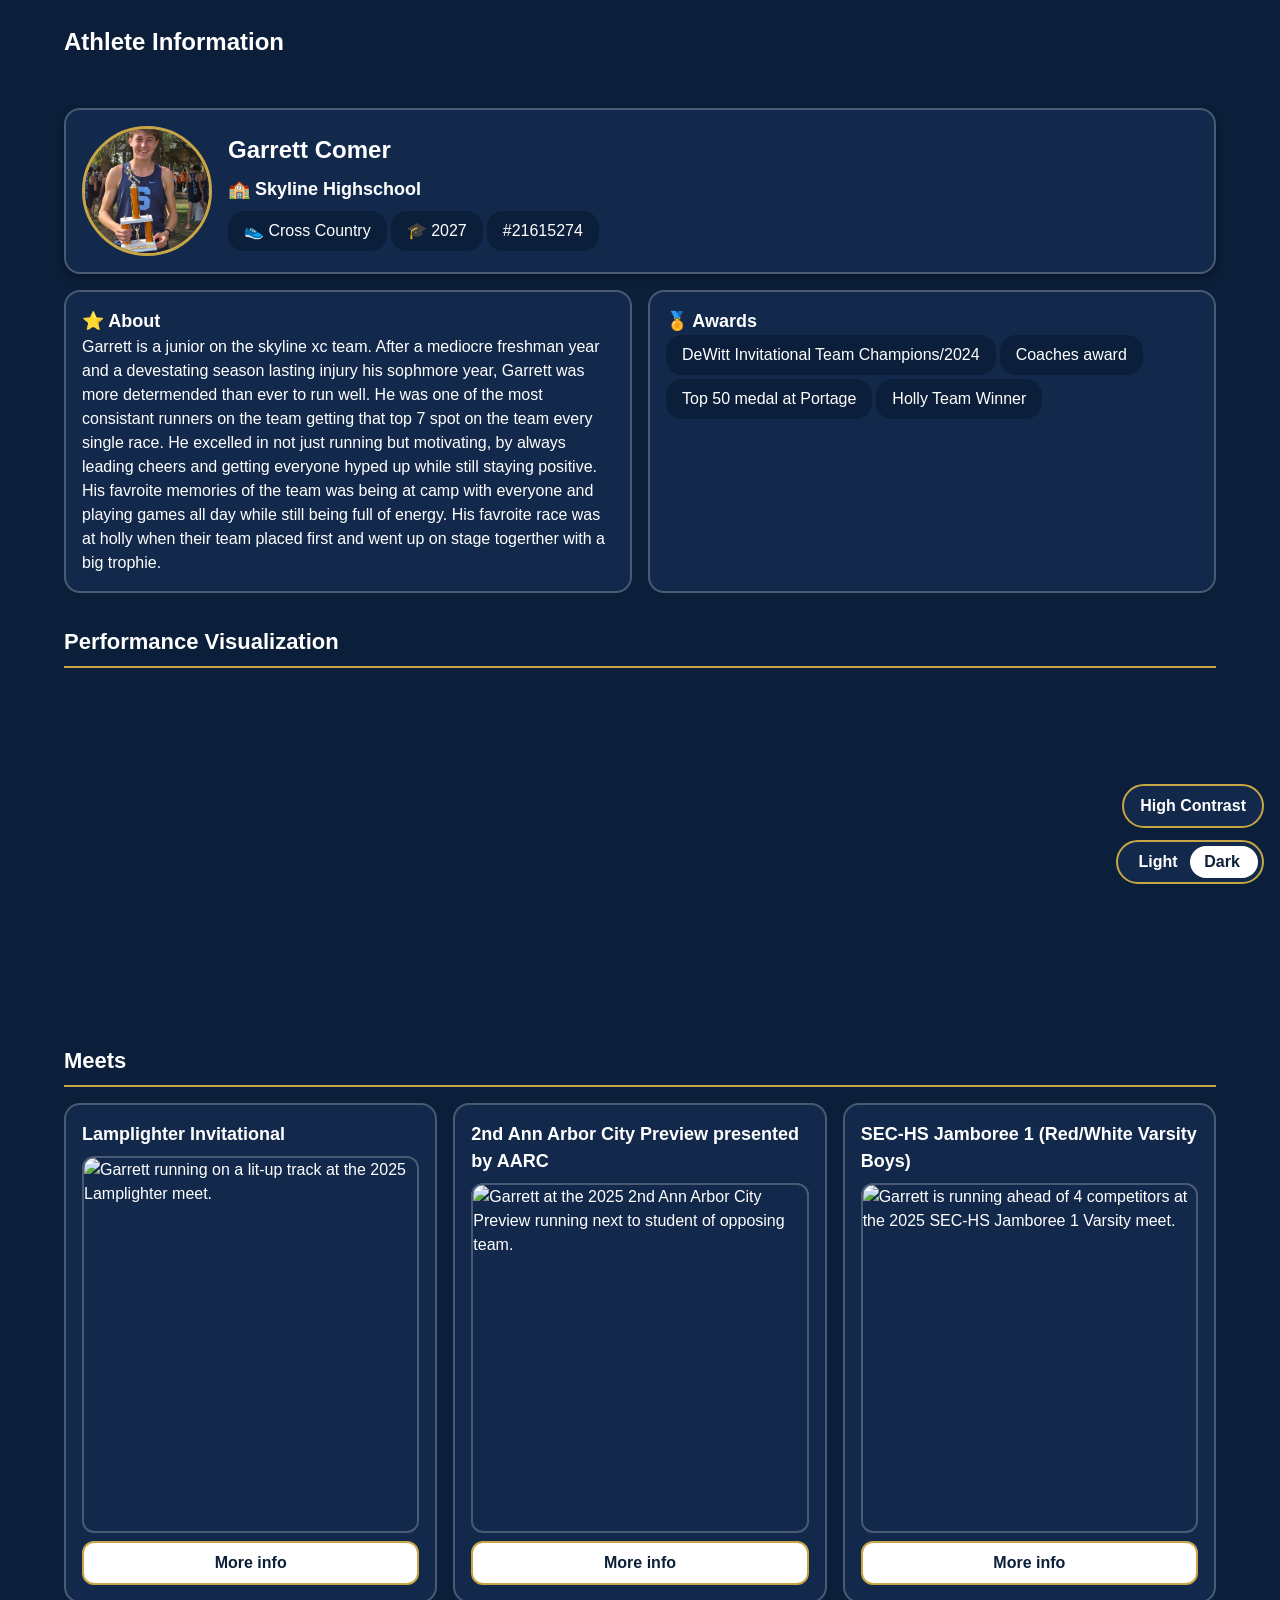
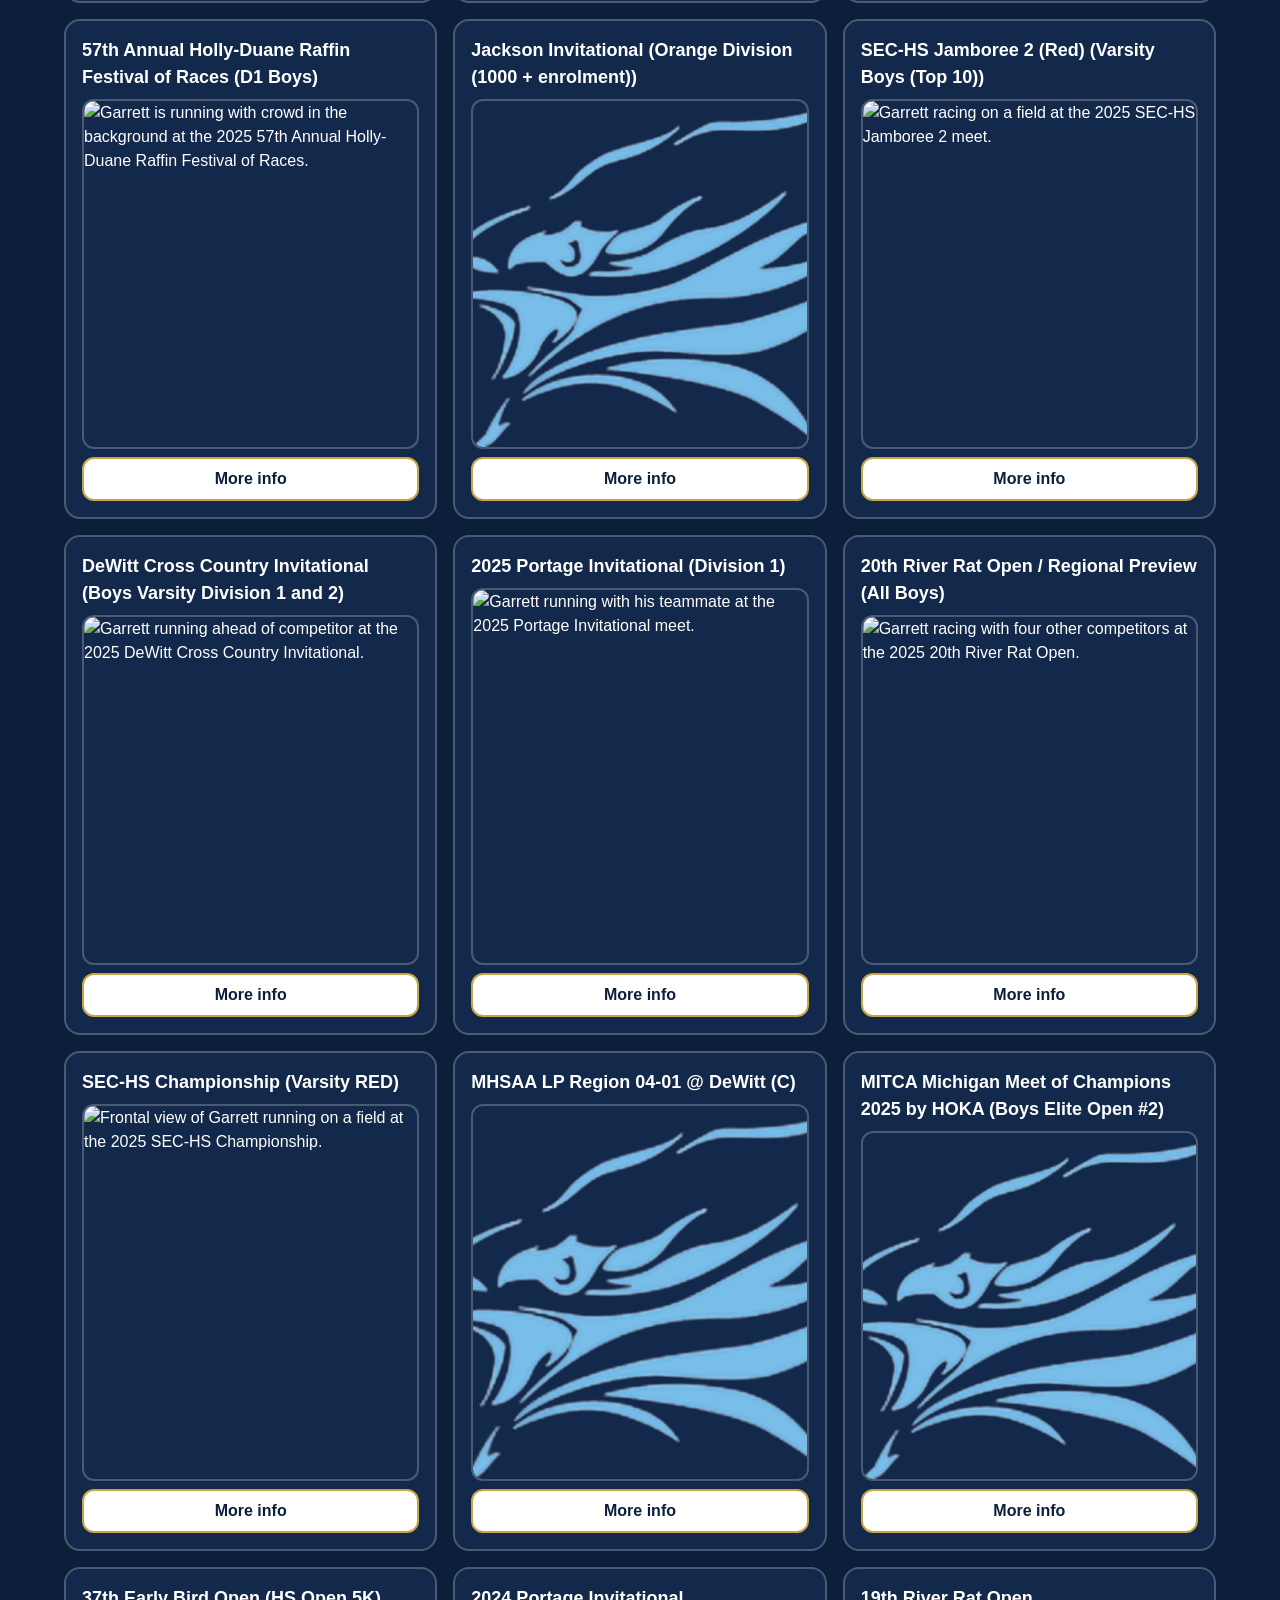
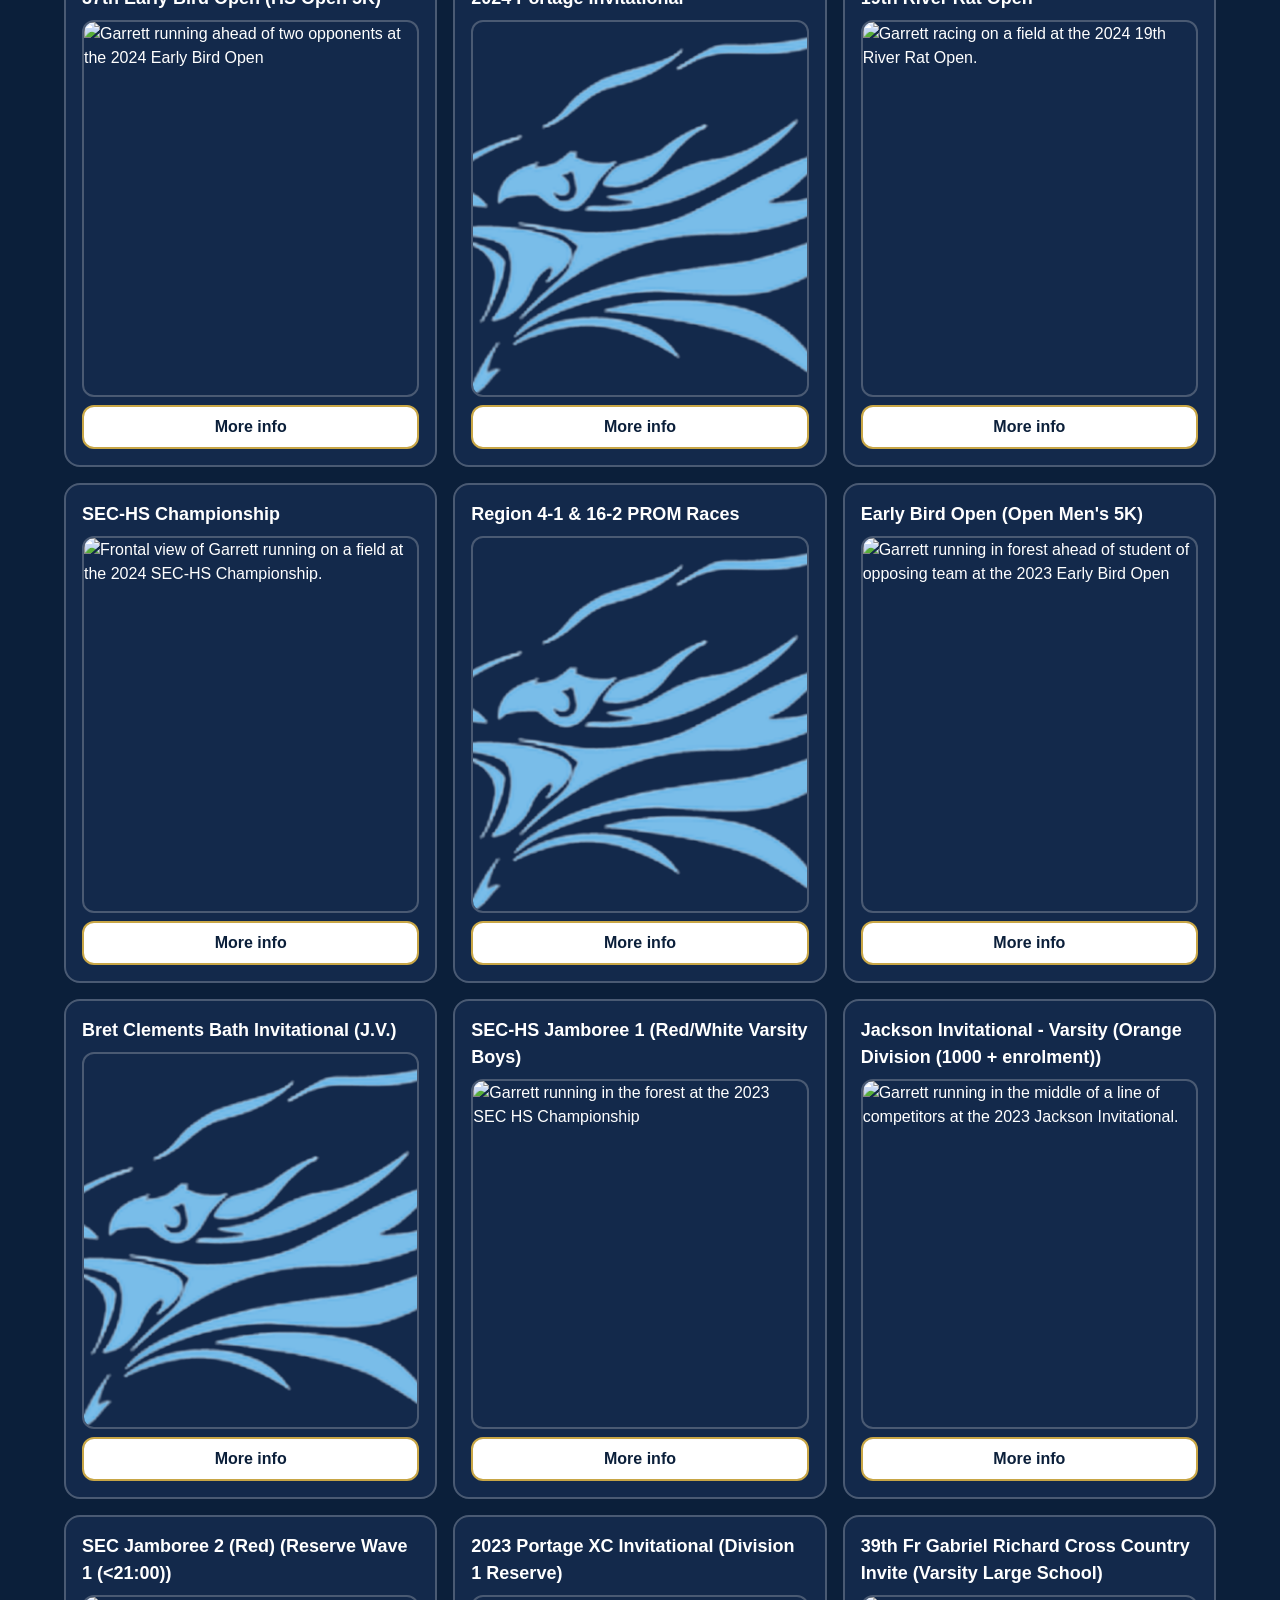
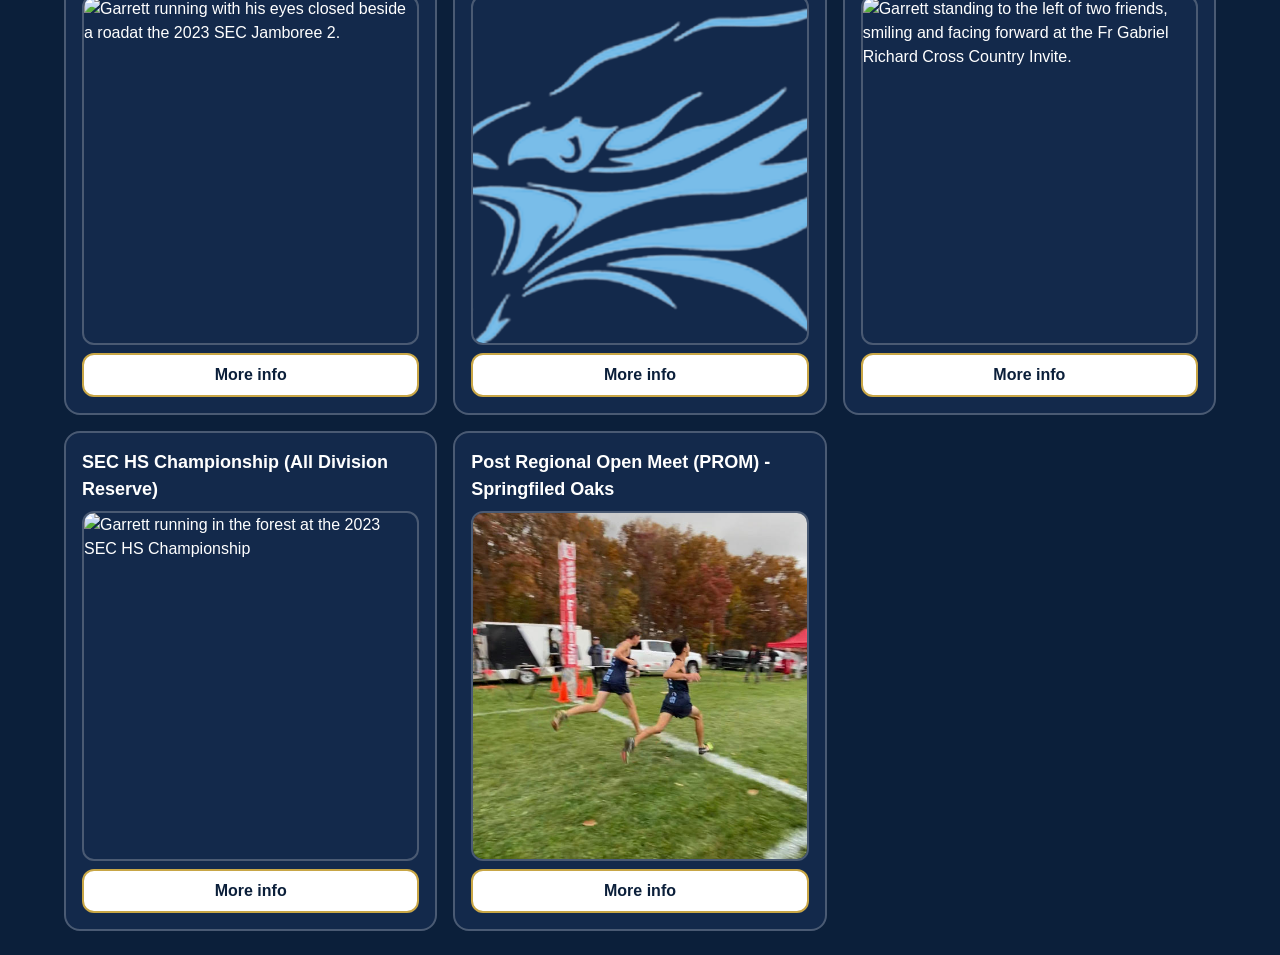
==== commit aea1d064: "fixed last image, and expansion of more info to shrink image rather than expand panel" ====
--- a/index.html
+++ b/index.html
@@ -548,7 +548,7 @@
           <h3 id="meet-26-title">Post Regional Open Meet (PROM) - Springfiled Oaks</h3>
 
           <div class="spacer">
-            <img src="https://si339.github.io/ClientData/21615274/2023EarlyBirdOpen.jpg" alt="Garrett crossing finish line with teammate at the 2023 Post Regional Open Meet" >
+            <img src="photos/2023 Post Regional Open Meet (PROM) - Springfiled Oaks.jpg" alt="Garrett crossing finish line with teammate at the 2023 Post Regional Open Meet" >
           </div>
 
           <button type="button" class="open-panel" aria-expanded="false" aria-controls="race-details-26">
@@ -575,8 +575,11 @@
 
   <button id="contrast-toggle" type="button">High Contrast</button>
 
+<!-- Imports Python script created by Professor Colleen -->
 <script src="https://cdn.jsdelivr.net/npm/chart.js"></script>
 <script id="race-data" type="application/json">[{"date": "Aug 31 2023", "meet": "Early Bird Open (Open Men's 5K)", "time": "19:45.4", "seconds": 1185.4}, {"date": "Sep 9 2023", "meet": "Bret Clements Bath Invitational (J.V.)", "time": "19:16.3", "seconds": 1156.3}, {"date": "Sep 13 2023", "meet": "SEC-HS Jamboree 1 (Red/White Varsity Boys)", "time": "19:22.2", "seconds": 1162.2}, {"date": "Sep 23 2023", "meet": "Jackson Invitational - Varsity (Orange Division (1000 + enrolment))", "time": "18:47.9", "seconds": 1127.9}, {"date": "Sep 27 2023", "meet": "SEC Jamboree 2 (Red) (Reserve Wave 1 (<21:00))", "time": "18:36.0", "seconds": 1116.0}, {"date": "Oct 7 2023", "meet": "2023 Portage XC Invitational (Division 1 Reserve)", "time": "18:47.1", "seconds": 1127.1}, {"date": "Oct 14 2023", "meet": "39th Fr Gabriel Richard Cross Country Invite (Varsity Large School)", "time": "20:06.6", "seconds": 1206.6}, {"date": "Oct 19 2023", "meet": "SEC HS Championship (All Division Reserve)", "time": "19:21.8", "seconds": 1161.8}, {"date": "Oct 28 2023", "meet": "Post Regional Open Meet (PROM) - Springfiled Oaks", "time": "18:24.6 SR", "seconds": null}, {"date": "Aug 29 2024", "meet": "37th Early Bird Open (HS Open 5K)", "time": "21:04.2", "seconds": 1264.2}, {"date": "Oct 5 2024", "meet": "2024 Portage Invitational", "time": "21:04.9", "seconds": 1264.9}, {"date": "Oct 11 2024", "meet": "19th River Rat Open", "time": "20:34.8", "seconds": 1234.8}, {"date": "Oct 17 2024", "meet": "SEC-HS Championship", "time": "19:17.8", "seconds": 1157.8}, {"date": "Oct 26 2024", "meet": "Region 4-1 & 16-2 PROM Races", "time": "18:42.7 SR", "seconds": null}, {"date": "Aug 15 2025", "meet": "Lamplighter Invitational", "time": "17:22.3", "seconds": 1042.3}, {"date": "Aug 27 2025", "meet": "2nd Ann Arbor City Preview presented by AARC", "time": "17:40.1", "seconds": 1060.1}, {"date": "Sep 9 2025", "meet": "SEC-HS Jamboree 1 (Red/White Varsity Boys)", "time": "16:55.1", "seconds": 1015.1}, {"date": "Sep 13 2025", "meet": "57th Annual Holly-Duane Raffin Festival of Races (D1 Boys)", "time": "16:58.4", "seconds": 1018.4}, {"date": "Sep 20 2025", "meet": "Jackson Invitational (Orange Division (1000 + enrolment))", "time": "16:46.8", "seconds": 1006.8}, {"date": "Sep 25 2025", "meet": "SEC-HS Jamboree 2 (Red) (Varsity Boys (Top 10))", "time": "16:55.9", "seconds": 1015.9}, {"date": "Sep 27 2025", "meet": "DeWitt Cross Country Invitational (Boys Varsity Division 1 and 2)", "time": "16:55.4", "seconds": 1015.4}, {"date": "Oct 4 2025", "meet": "2025 Portage Invitational (Division 1)", "time": "16:49.8", "seconds": 1009.8}, {"date": "Oct 10 2025", "meet": "20th River Rat Open / Regional Preview (All Boys)", "time": "17:16.1", "seconds": 1036.1}, {"date": "Oct 16 2025", "meet": "SEC-HS Championship (Varsity RED)", "time": "17:00.5", "seconds": 1020.5}, {"date": "Oct 24 2025", "meet": "MHSAA LP Region 04-01 @ DeWitt (C)", "time": "16:43.8 PR", "seconds": null}, {"date": "Nov 8 2025", "meet": "MITCA Michigan Meet of Champions 2025 by HOKA (Boys Elite Open #2)", "time": "16:44.5", "seconds": 1004.5}]</script>
+
+<!-- More info event listener, developed by Vanness Chia. -->
 <script>
   document.addEventListener("click", function (e) {
     const btn = e.target.closest("button.open-panel");
@@ -597,6 +600,13 @@
       btn.setAttribute("aria-expanded", "true");
     }
   });
+
+  /* This code was originally developed by Vanness Chia.
+  It uses Chart.js to visualize race performance data stored in the HTML as JSON.
+
+  The script parses the data, filters valid race times, and renders a line chart showing performance over time.
+  I reviewed and integrated this code into my project and made minor adjustments for desktop formatting and labeling.
+  */
 
   document.addEventListener("DOMContentLoaded", function () {
     const el = document.getElementById("race-data");
@@ -667,6 +677,8 @@
   });
 </script>
 
+<!-- Code developed with the assistance of ChatGPT to toggle theme between light and dark. 
+ Changes text color on the button when the theme switches by adding and removing classes. -->
 <script>
   const toggleButton = document.getElementById("theme-toggle");
   const body = document.body;
@@ -682,6 +694,7 @@
   });
 </script>
 
+<!-- Code developed with the assistance of ChatGPT to toggle high contrast mode on. -->
 <script>
   const contrastToggle = document.getElementById("contrast-toggle");
 
--- a/css/mobile_style.css
+++ b/css/mobile_style.css
@@ -215,7 +215,7 @@
   display: flex;
   flex-direction: column;
   gap: 8px;
-  height: 100%;
+  height: 500px;
 
   padding: 16px;
   border: 2px solid var(--border-color);
@@ -229,13 +229,12 @@
 }
 
 .meet-card h3 {
-  font-size: 17px;
-  line-height: 1.3;
+  font-size: 18px;
 }
 
 .spacer {
   width: 100%;
-  height: 260px;
+  height: 100%;
   overflow: hidden;
   border: 2px solid var(--border-color);
   border-radius: 12px;
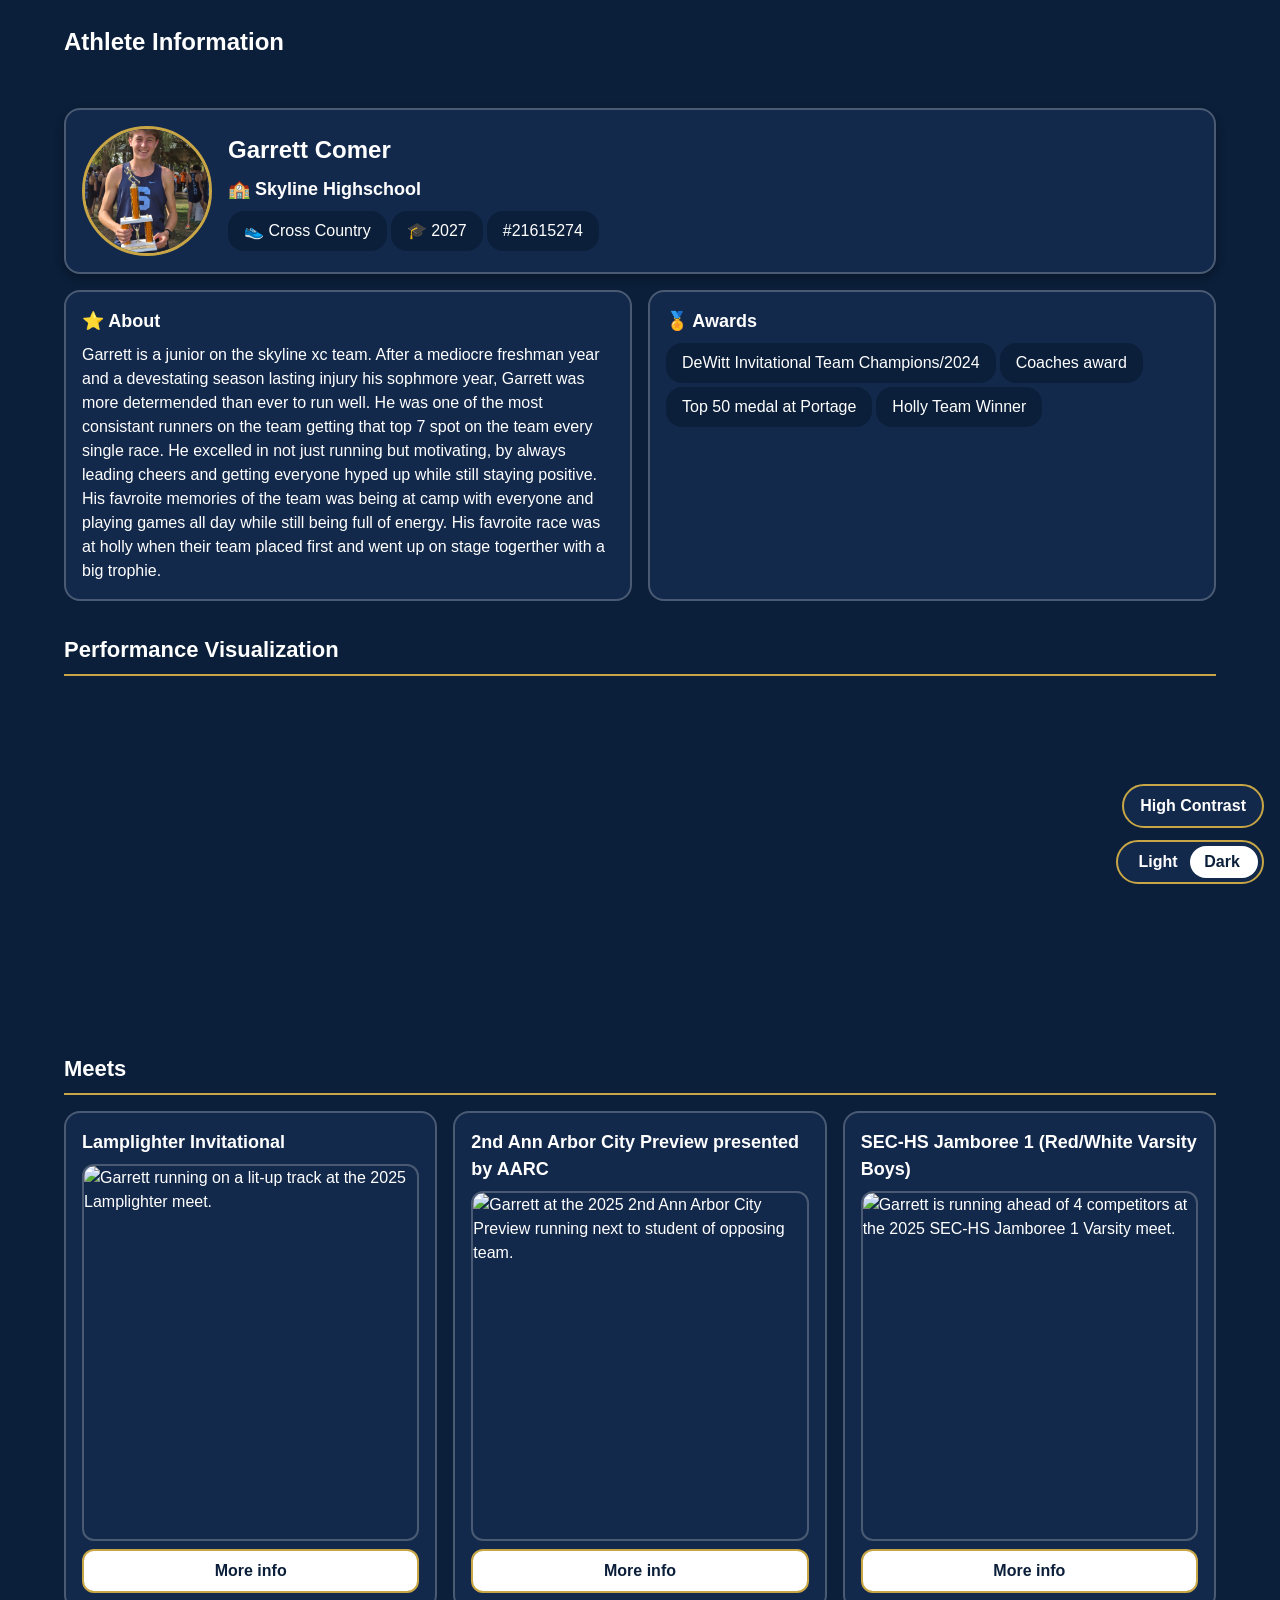
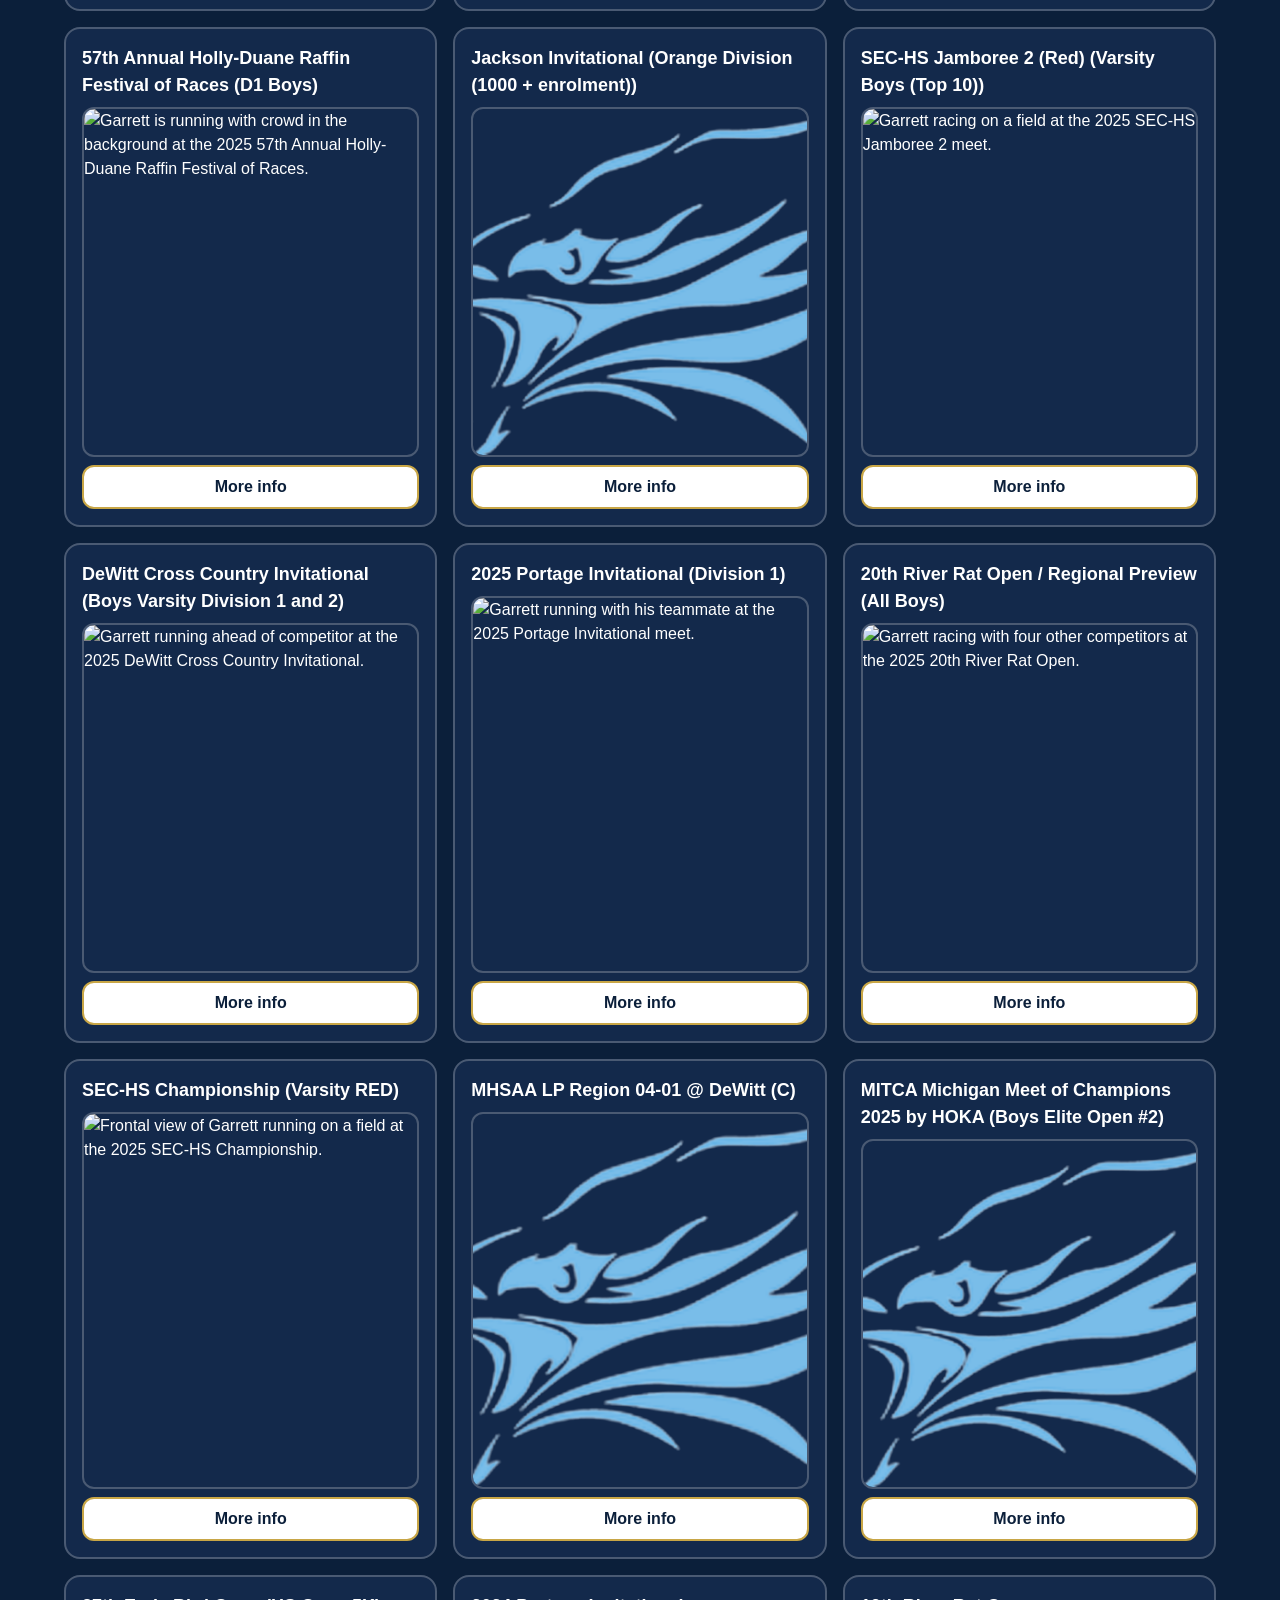
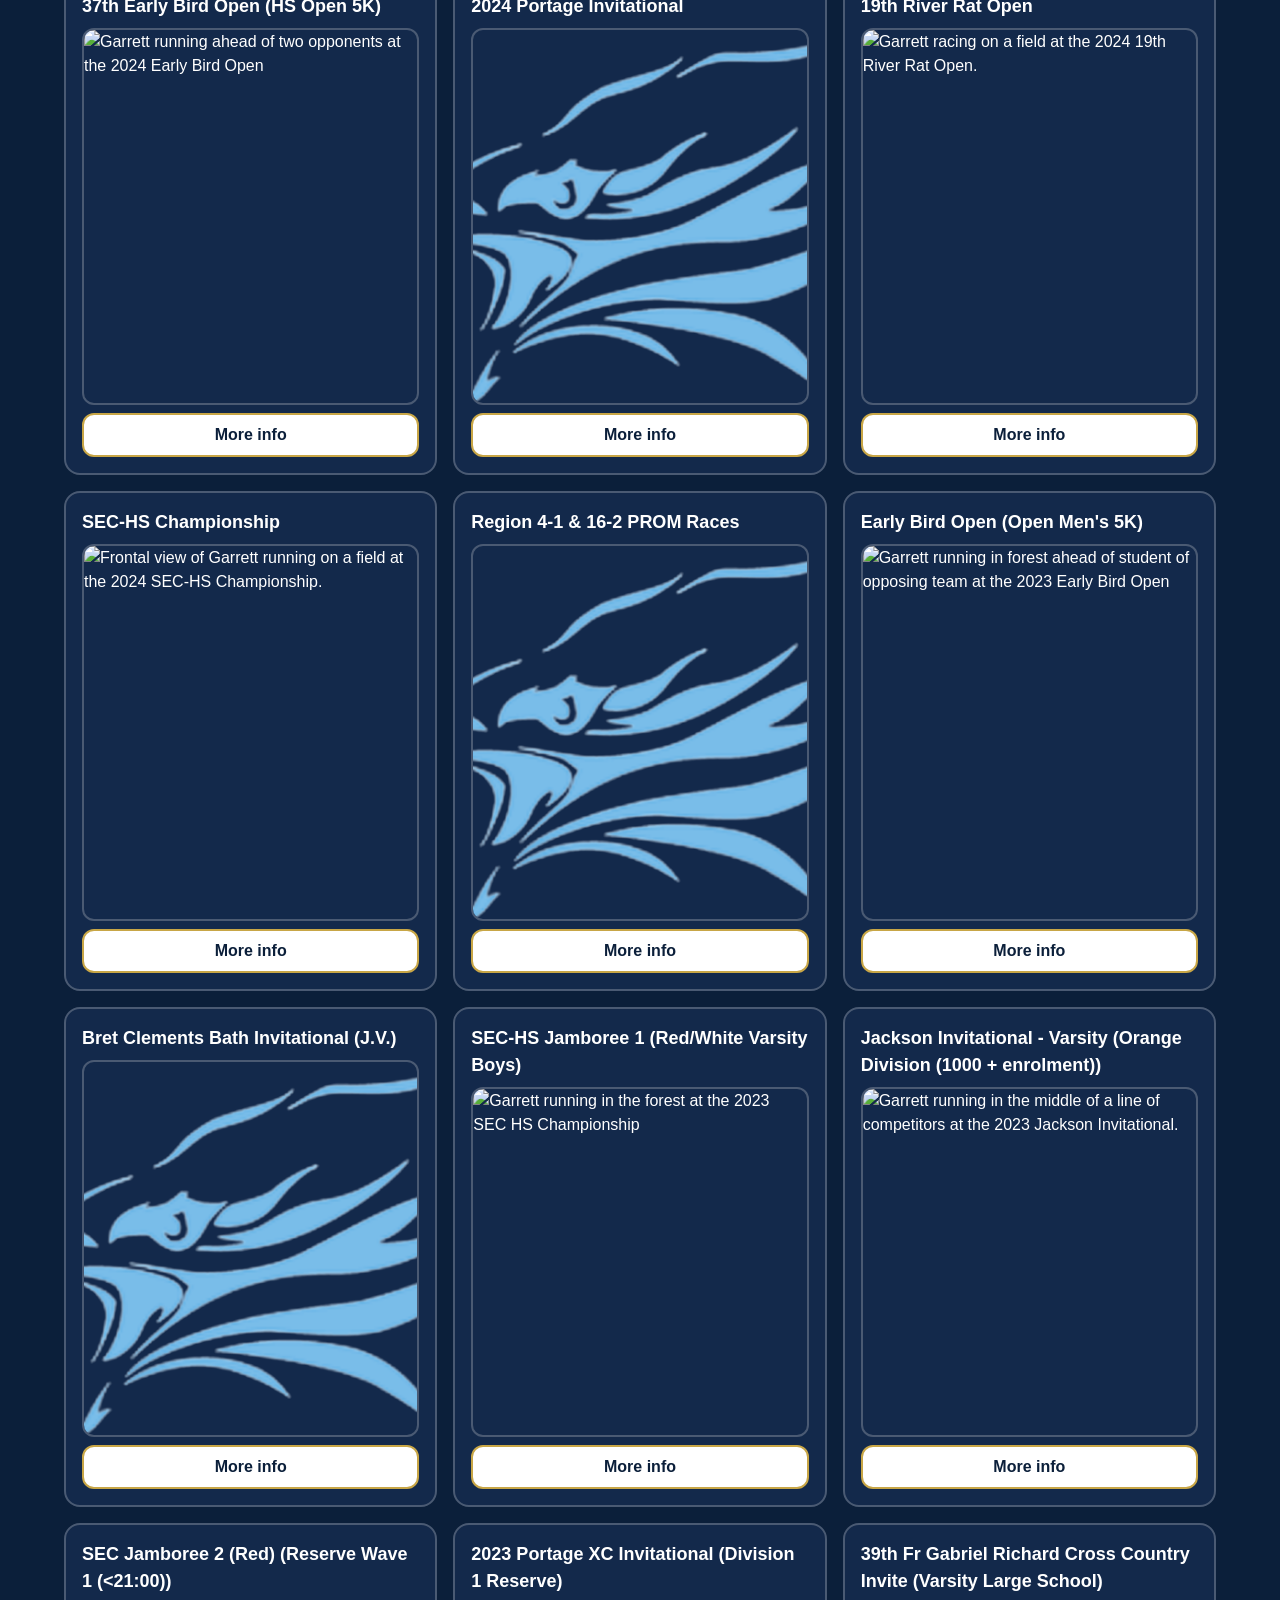
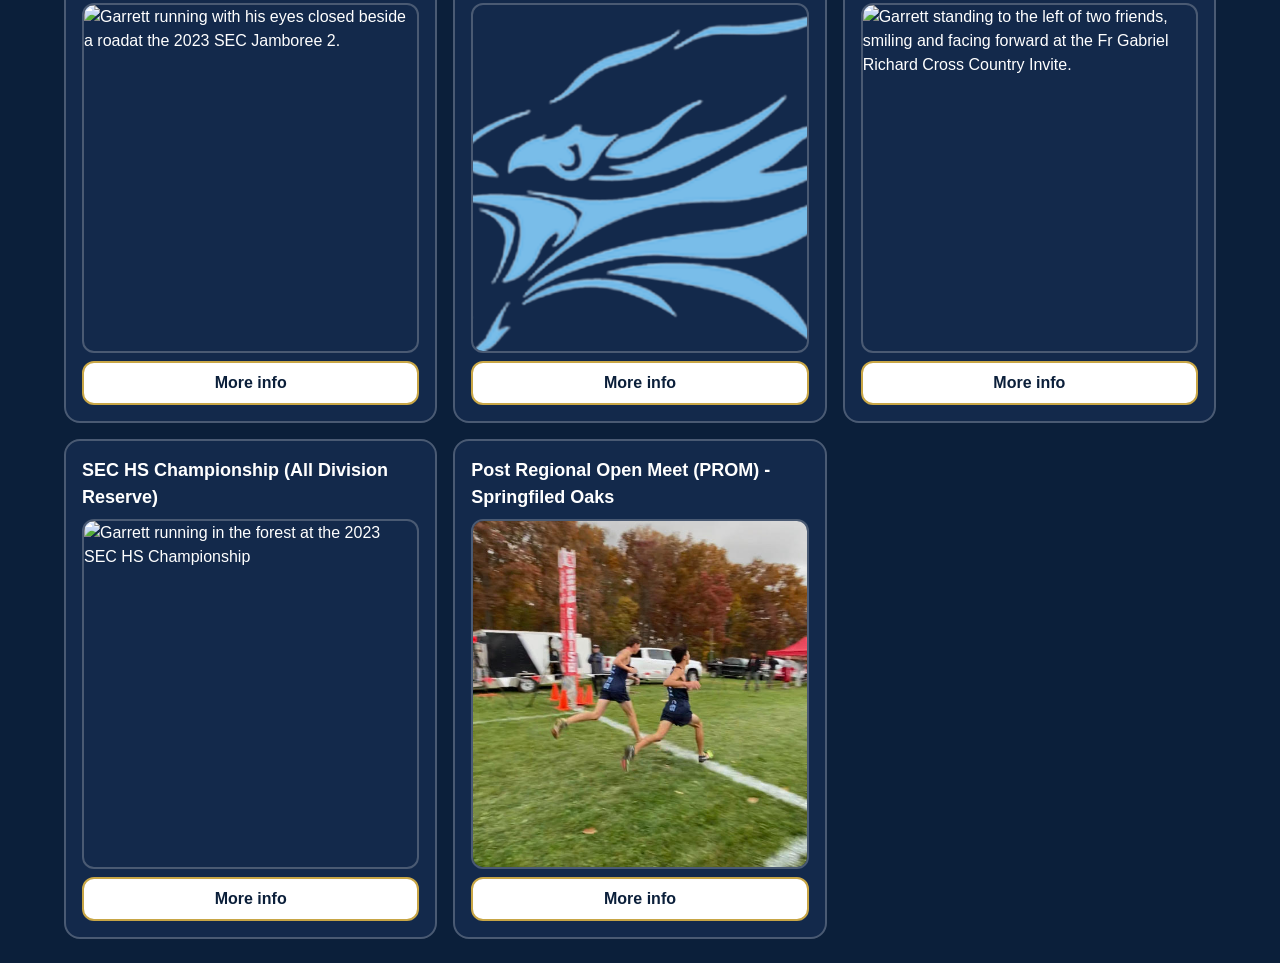
==== commit f6a64cfb: "renamed bio section to info cards, also fixed column issue" ====
--- a/index.html
+++ b/index.html
@@ -33,13 +33,13 @@
 
   <!-- About and awards stay stacked on mobile.
   This wrapper lets them become a 2-column grid on larger screens. -->
-<section class="bio-grid">
-  <div class="bio">
+<section class="info-grid">
+  <div class="info-card">
     <h2>⭐ About</h2>
     <p>Garrett is a junior on the skyline xc team. After a mediocre freshman year and a devestating season lasting injury his sophmore year, Garrett was more determended than ever to run well. He was one of the most consistant runners on the team getting that top 7 spot on the team every single race. He excelled in not just running but motivating, by always leading cheers and getting everyone hyped up while still staying positive. His favroite memories of the team was being at camp with everyone and playing games all day while still being full of energy. His favroite race was at holly when their team placed first and went up on stage togerther with a big trophie.</p>
   </div>
 
-  <div class="bio">
+  <div class="info-card">
     <h2>🏅 Awards</h2>
     <div class="tag-layout">
       <p>DeWitt Invitational Team Champions/2024</p>
--- a/css/mobile_style.css
+++ b/css/mobile_style.css
@@ -56,7 +56,7 @@
 }
 
 body.high-contrast .sticky-header,
-body.high-contrast .bio,
+body.high-contrast .info-card,
 body.high-contrast .meet-card,
 body.high-contrast .spacer,
 body.high-contrast .open-panel {
@@ -93,7 +93,6 @@
 }
 
 body {
-  margin: 0;
   background-color: var(--bg-color);
   color: var(--text-color);
   font-family: Arial, Helvetica, sans-serif;
@@ -103,7 +102,7 @@
 header,
 main {
   width: 100%;
-  margin: 0 auto;
+  margin: auto;
   padding: 16px;
 }
 
@@ -182,7 +181,10 @@
    Bio
    ========================= */
 
-.bio {
+.info-card {
+  display: flex;
+  flex-direction: column;
+  gap: 8px;
   margin-bottom: 16px;
   padding: 16px;
   border: 2px solid var(--border-color);
@@ -223,7 +225,6 @@
 
   background-color: var(--card-color);
 
-  opacity: 0;
   transform: translateY(20px);
   animation: cardFadeUp 0.6s ease forwards;
 }
--- a/css/desktop_style.css
+++ b/css/desktop_style.css
@@ -22,8 +22,10 @@
     height: 130px;
   }
 
-  .bio-grid {
+  .info-grid {
+    display: grid;
     grid-template-columns: 1fr 1fr;
+    gap: 16px;
   }
 
   .meet-grid {
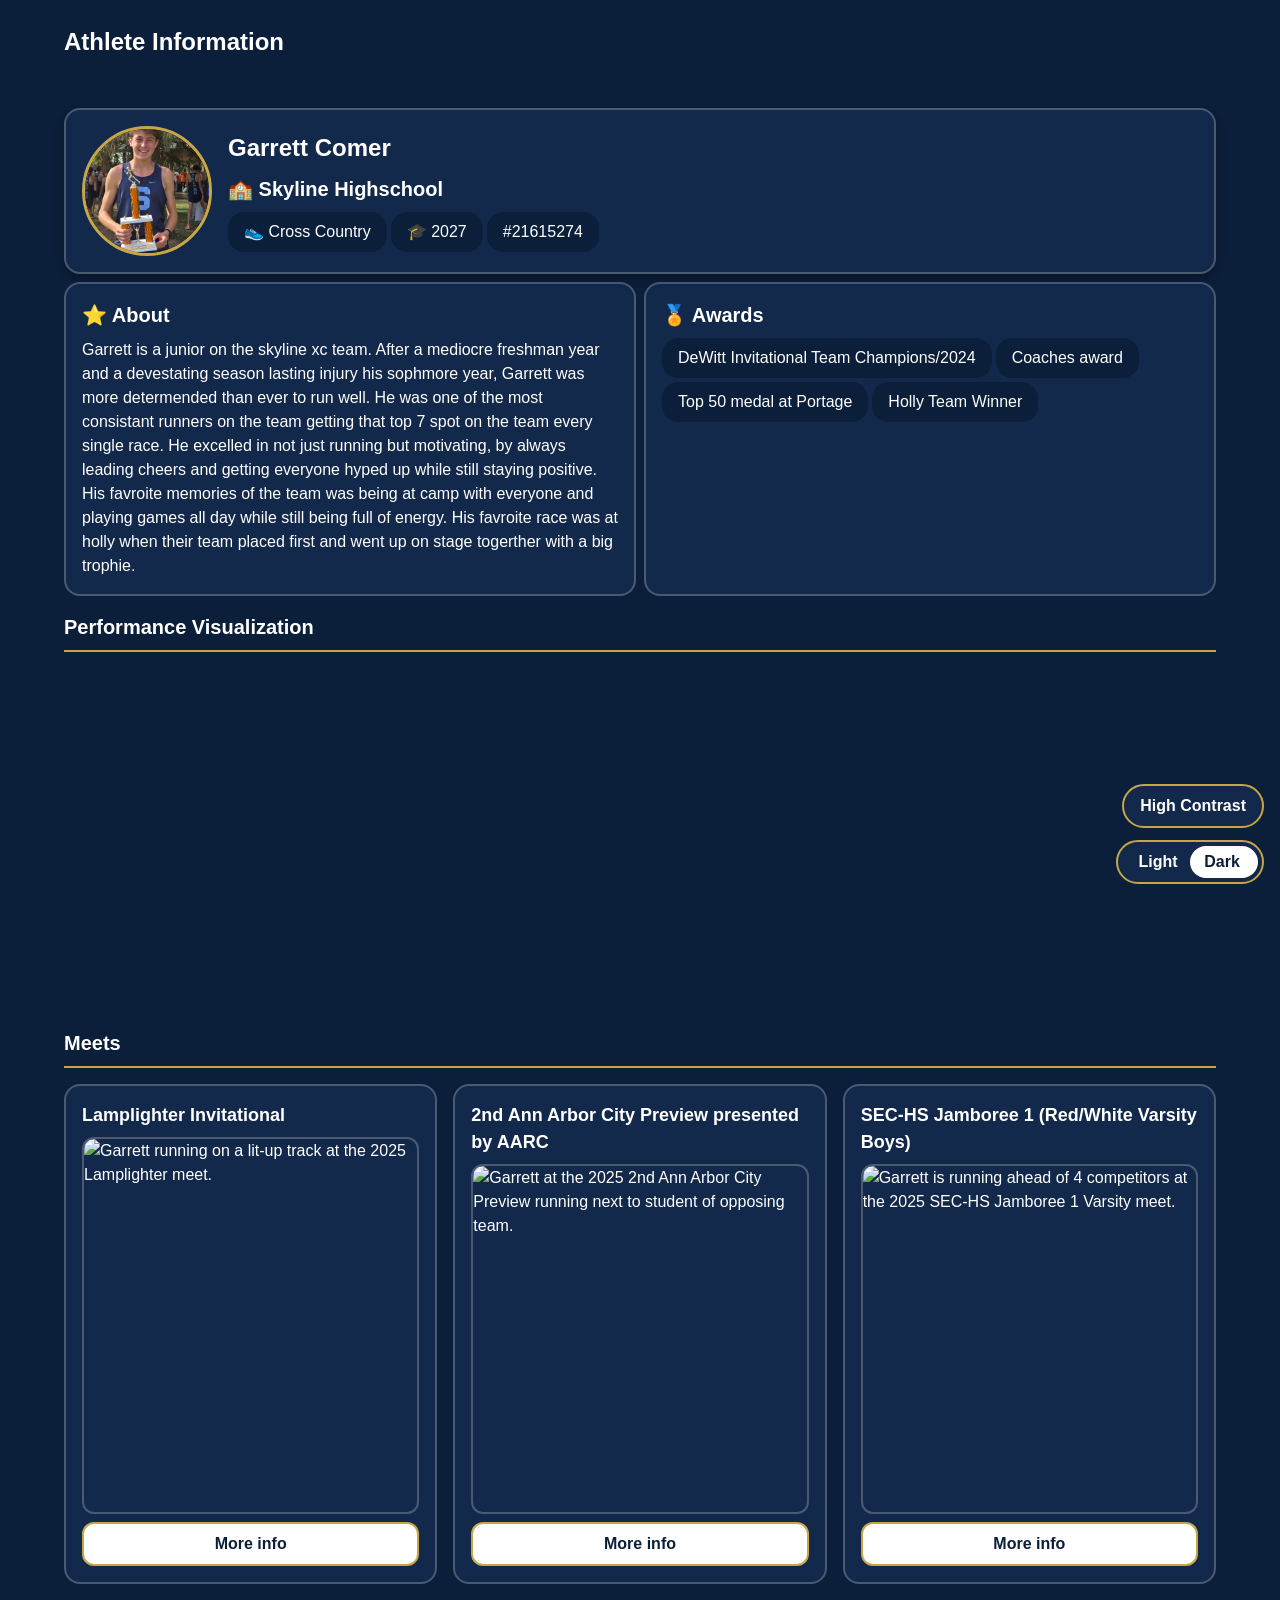
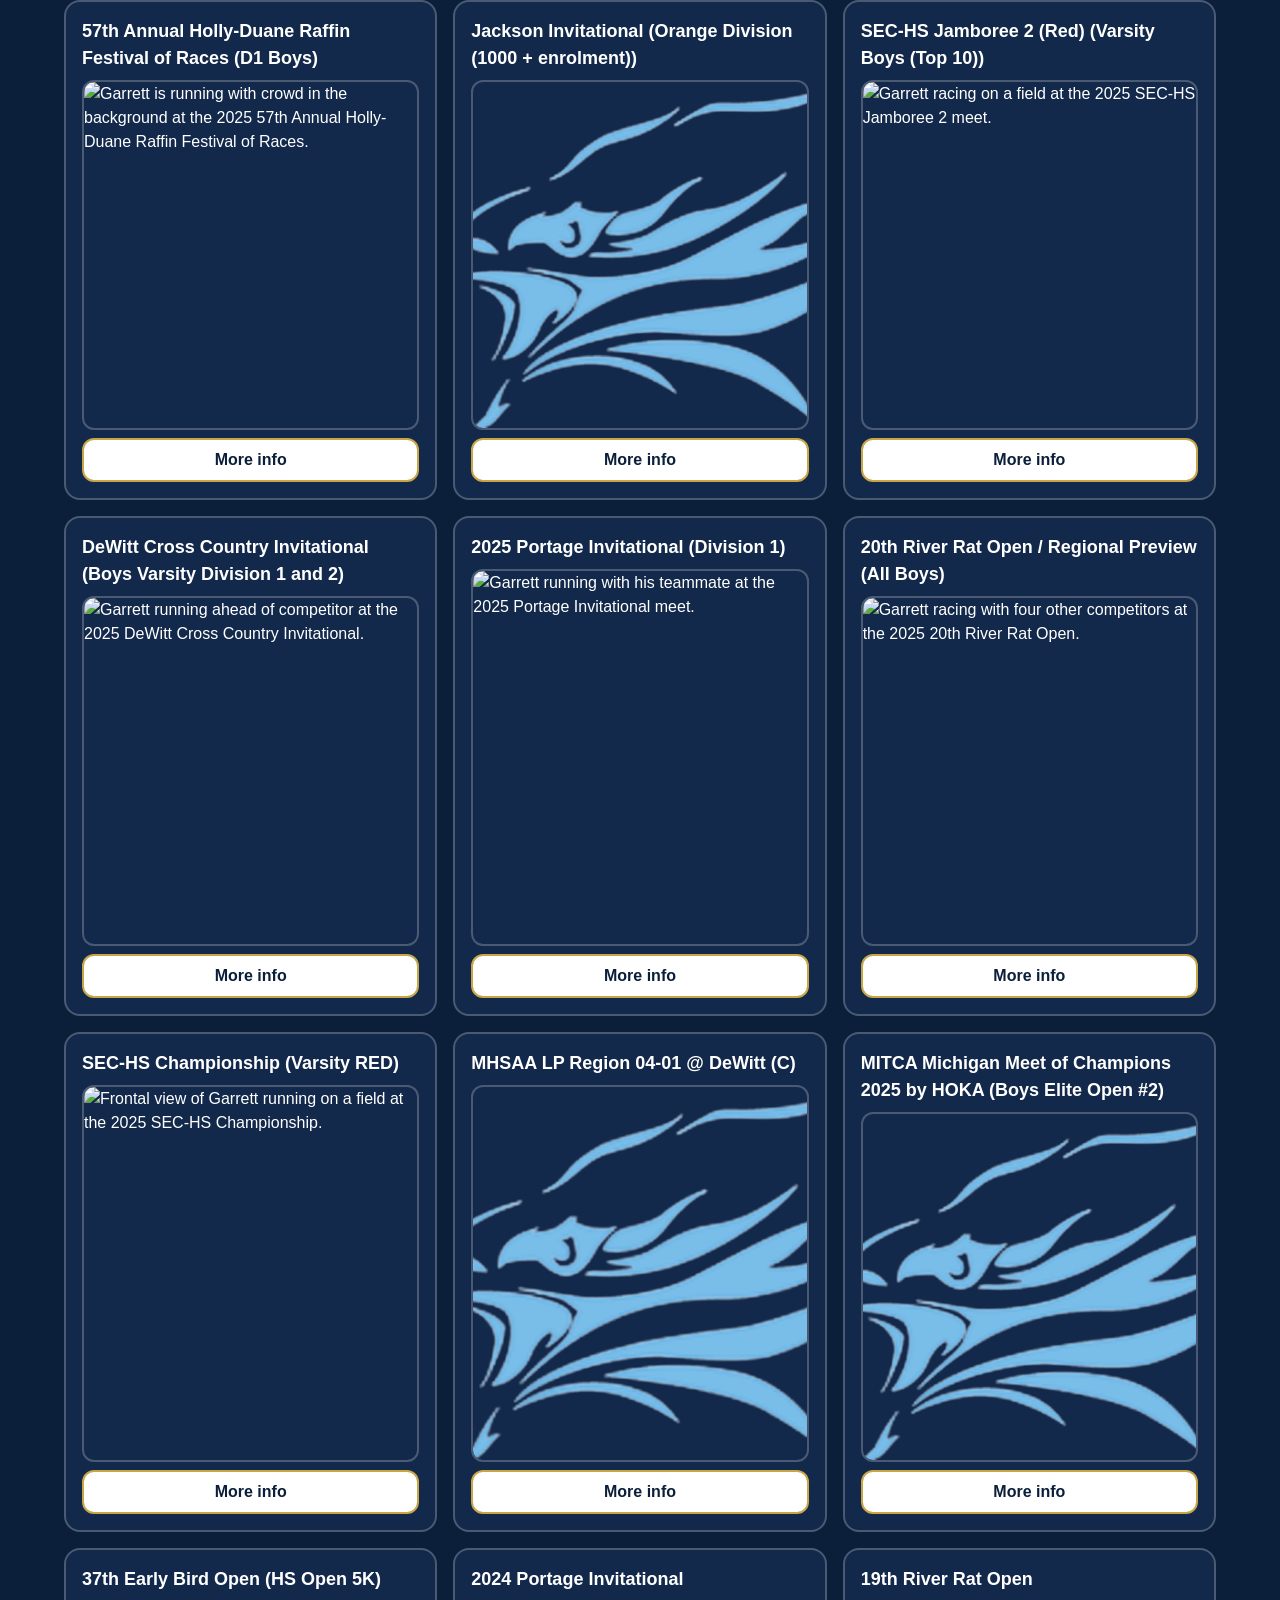
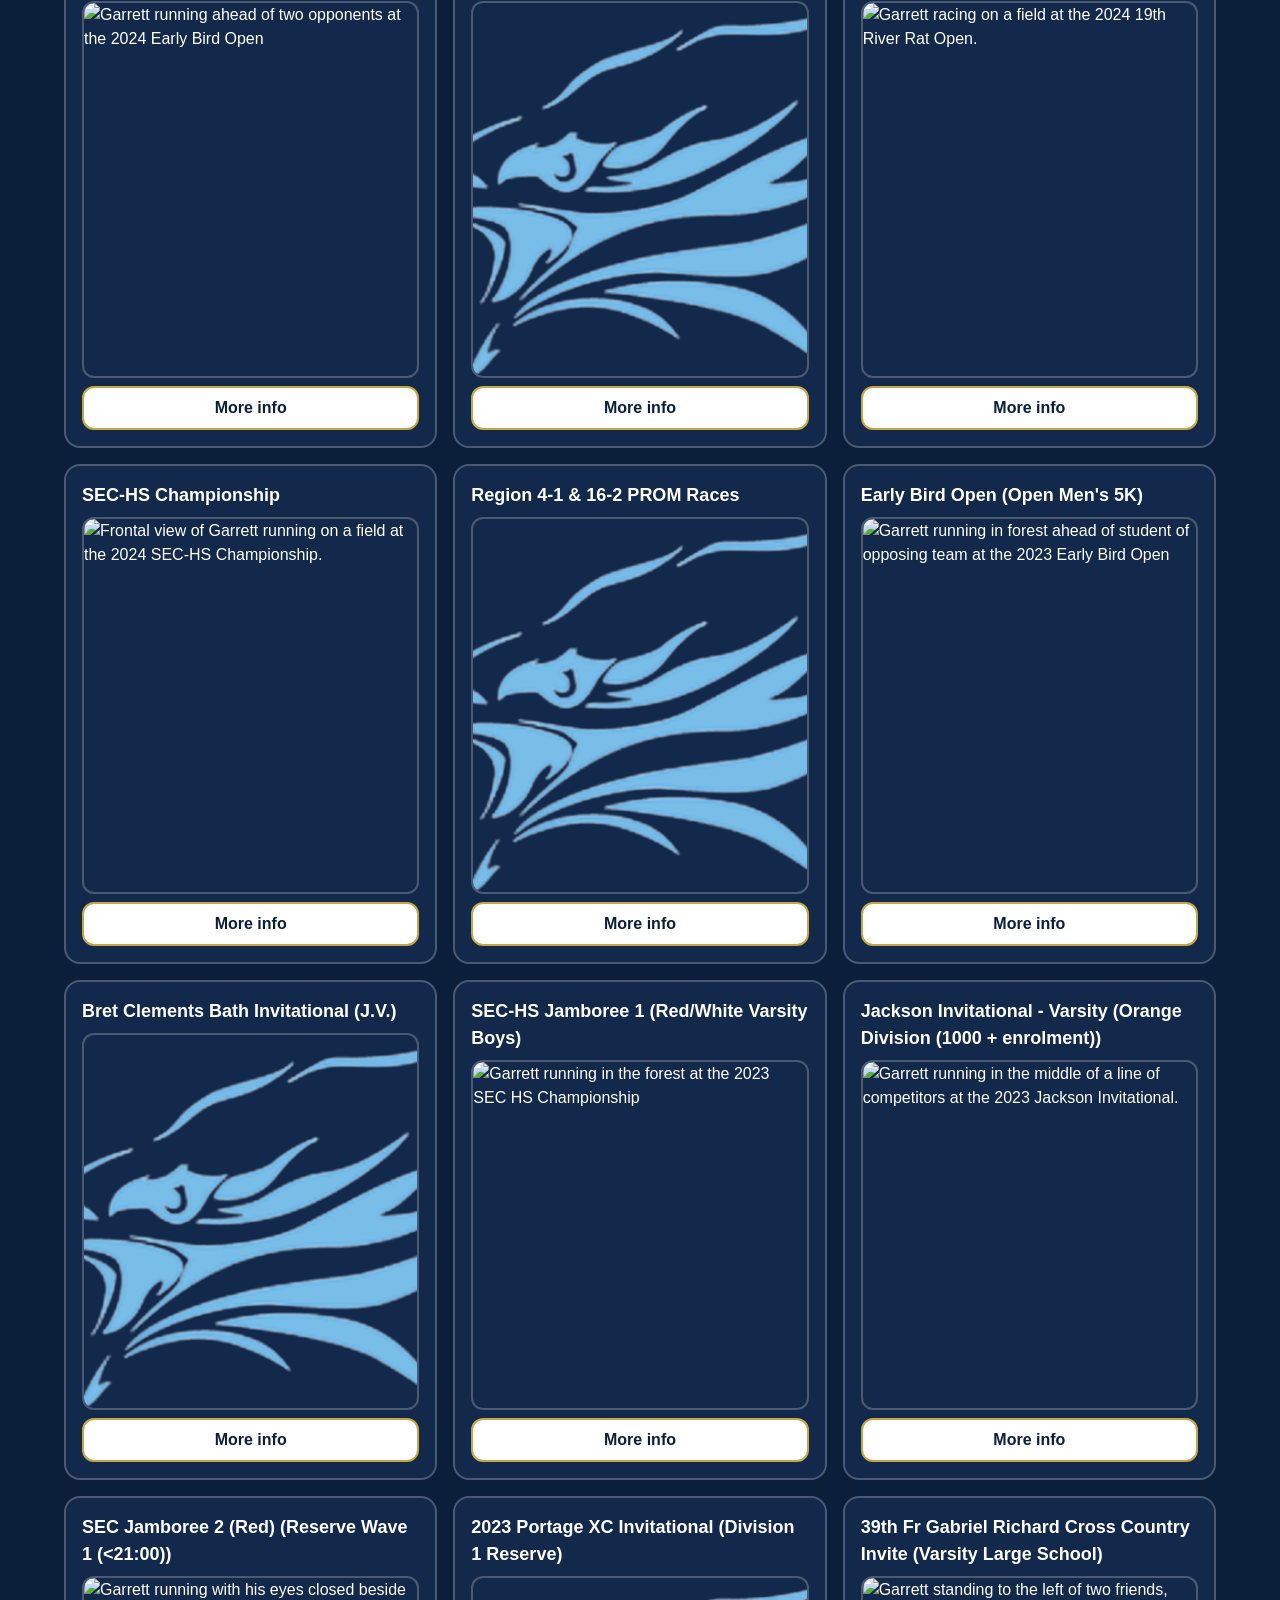
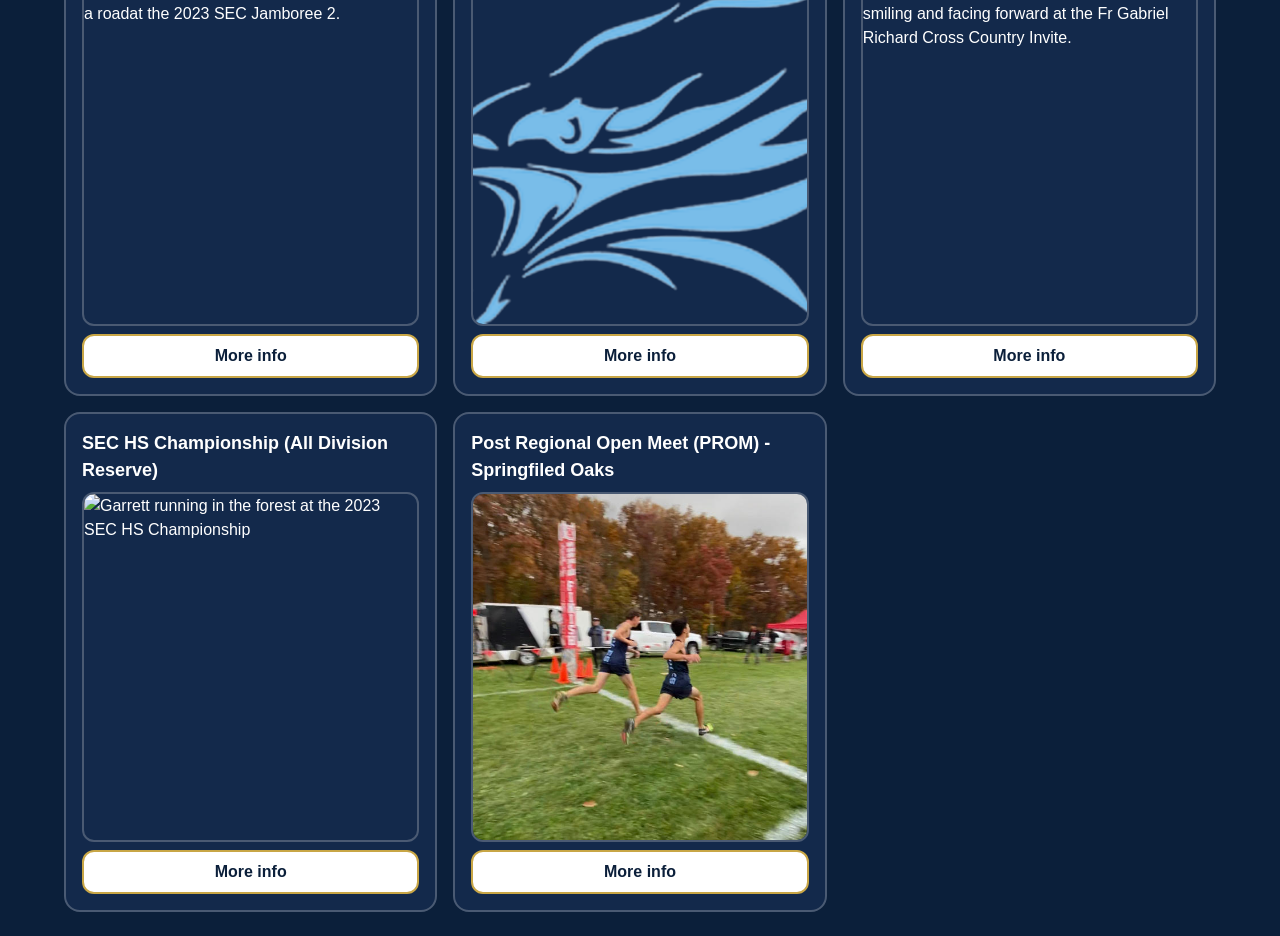
==== commit e1d2c267: "removed redundant code and reversed y axis on performance chart" ====
--- a/index.html
+++ b/index.html
@@ -662,7 +662,6 @@
         },
         scales: {
           y: {
-            reverse: true,
             ticks: {
               callback: (value) => formatTime(value)
             },
--- a/css/mobile_style.css
+++ b/css/mobile_style.css
@@ -119,6 +119,10 @@
 }
 
 h2 {
+  font-size: 20px;
+}
+
+h3 {
   font-size: 18px;
 }
 
@@ -135,7 +139,7 @@
   align-items: center;
   gap: 16px;
 
-  margin-bottom: 16px;
+  margin-bottom: 8px;
   padding: 16px;
   border: 2px solid var(--border-color);
   border-radius: 16px;
@@ -181,11 +185,16 @@
    Bio
    ========================= */
 
+.info-grid {
+  display: grid;
+  gap: 8px;
+  grid-template-columns: 1fr;
+}
+
 .info-card {
   display: flex;
   flex-direction: column;
   gap: 8px;
-  margin-bottom: 16px;
   padding: 16px;
   border: 2px solid var(--border-color);
   border-radius: 16px;
@@ -203,7 +212,6 @@
 .meets h2 {
   margin-bottom: 16px;
   padding-bottom: 8px;
-  font-size: 22px;
   border-bottom: 2px solid var(--accent-color);
 }
 
@@ -227,10 +235,6 @@
 
   transform: translateY(20px);
   animation: cardFadeUp 0.6s ease forwards;
-}
-
-.meet-card h3 {
-  font-size: 18px;
 }
 
 .spacer {
--- a/css/desktop_style.css
+++ b/css/desktop_style.css
@@ -1,11 +1,6 @@
 /* Desktop layout only */
-.bio-grid {
-  display: grid;
-  grid-template-columns: 1fr;
-  gap: 16px;
-}
 
-@media screen and (min-width: 1024px) {
+@media screen and (min-width: 1000px) {
   header,
   main {
     max-width: 1200px; 
@@ -23,9 +18,7 @@
   }
 
   .info-grid {
-    display: grid;
     grid-template-columns: 1fr 1fr;
-    gap: 16px;
   }
 
   .meet-grid {
